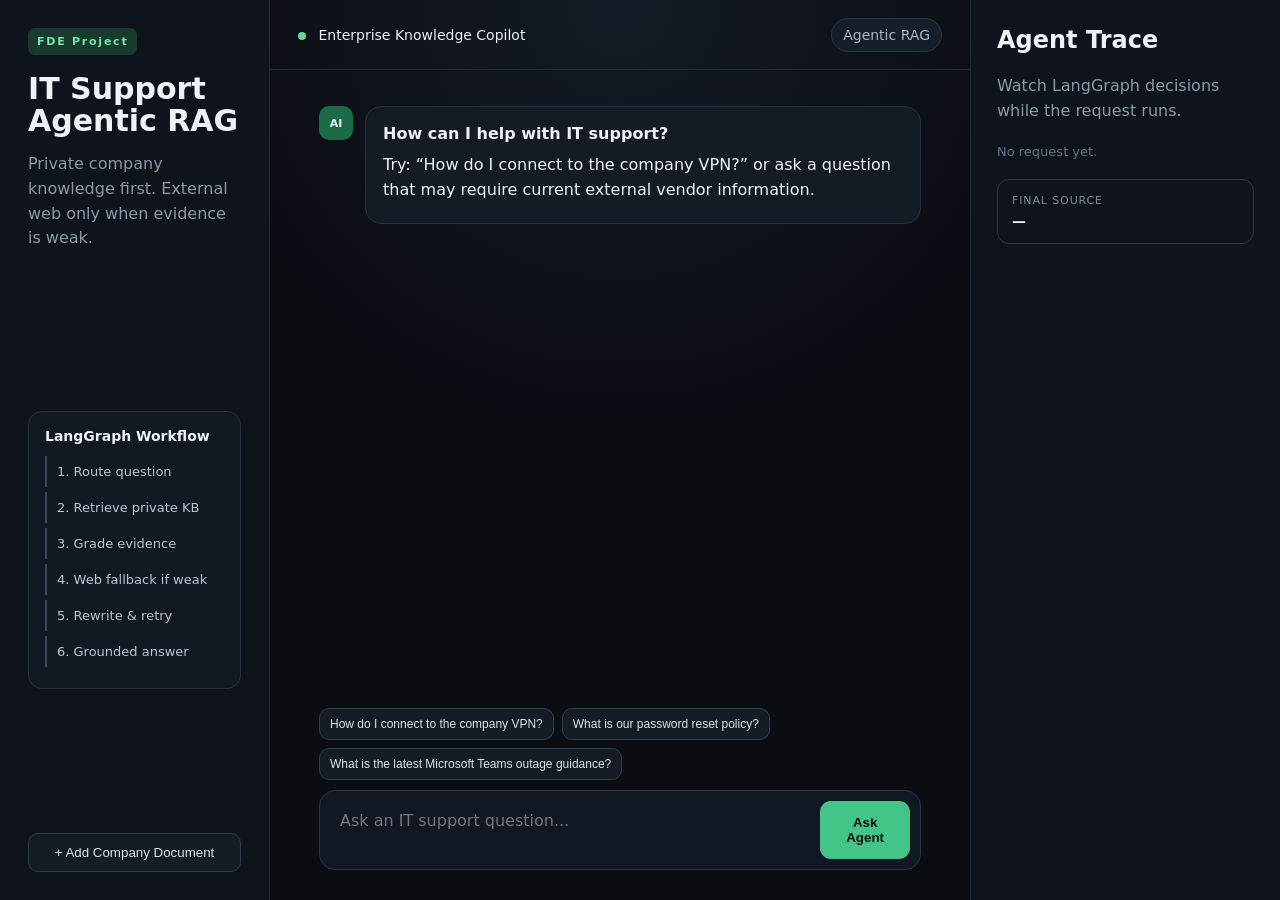
==== templates/index.html @ 88c3ce42 "feat: implement agentic RAG copilot web application and backend workflow" ====
<!DOCTYPE html>
<html lang="en">

<head>
    <meta charset="UTF-8" />
    <meta name="viewport" content="width=device-width, initial-scale=1.0" />
    <title>{{ app_name }}</title>
    <link rel="stylesheet" href="/static/css/style.css" />
</head>

<body>
    <div class="shell">
        <aside class="sidebar">
            <div>
                <div class="brand-badge">FDE Project</div>
                <h1>IT Support<br />Agentic RAG</h1>
                <p class="muted">Private company knowledge first. External web only when evidence is weak.</p>
            </div>

            <div class="workflow-card">
                <h3>LangGraph Workflow</h3>
                <div class="flow-step">1. Route question</div>
                <div class="flow-step">2. Retrieve private KB</div>
                <div class="flow-step">3. Grade evidence</div>
                <div class="flow-step">4. Web fallback if weak</div>
                <div class="flow-step">5. Rewrite & retry</div>
                <div class="flow-step">6. Grounded answer</div>
            </div>

            <button id="openUpload" class="secondary-btn">+ Add Company Document</button>
        </aside>

        <main class="main">
            <header class="topbar">
                <div>
                    <span class="status-dot"></span>
                    <span>Enterprise Knowledge Copilot</span>
                </div>
                <span class="pill">Agentic RAG</span>
            </header>

            <section id="chat" class="chat-area">
                <div class="message assistant">
                    <div class="avatar">AI</div>
                    <div class="bubble">
                        <strong>How can I help with IT support?</strong>
                        <p>Try: “How do I connect to the company VPN?” or ask a question that may require current
                            external vendor information.</p>
                    </div>
                </div>
            </section>

            <section class="composer-wrap">
                <div class="examples">
                    <button class="example">How do I connect to the company VPN?</button>
                    <button class="example">What is our password reset policy?</button>
                    <button class="example">What is the latest Microsoft Teams outage guidance?</button>
                </div>
                <form id="chatForm" class="composer">
                    <textarea id="question" rows="2" placeholder="Ask an IT support question..." required></textarea>
                    <button type="submit" class="send-btn">Ask Agent</button>
                </form>
            </section>
        </main>

        <aside class="trace-panel">
            <h2>Agent Trace</h2>
            <p class="muted">Watch LangGraph decisions while the request runs.</p>
            <div id="trace" class="trace-list">
                <div class="empty">No request yet.</div>
            </div>
            <div class="source-box">
                <span>Final Source</span>
                <strong id="sourceUsed">—</strong>
            </div>
        </aside>
    </div>

    <div id="uploadModal" class="modal hidden">
        <div class="modal-card">
            <div class="modal-head">
                <h2>Ingest Company Document</h2><button id="closeUpload">×</button>
            </div>
            <p class="muted">Upload PDF, TXT, Markdown, or DOCX. The document is chunked, embedded, and indexed into
                Pinecone.</p>
            <input id="adminKey" type="password" placeholder="Admin API key" />
            <input id="fileInput" type="file" accept=".pdf,.txt,.md,.docx" />
            <button id="uploadBtn" class="send-btn full">Index Document</button>
            <div id="uploadStatus" class="upload-status"></div>
        </div>
    </div>

    <script src="/static/js/app.js"></script>
</body>

</html>
---- static/css/style.css ----
* {
    box-sizing: border-box
}

body {
    margin: 0;
    font-family: Inter, ui-sans-serif, system-ui, -apple-system, BlinkMacSystemFont, "Segoe UI", sans-serif;
    background: #0a0d12;
    color: #edf2f7
}

.shell {
    min-height: 100vh;
    display: grid;
    grid-template-columns: 270px 1fr 310px
}

.sidebar,
.trace-panel {
    background: #0f141c;
    border-color: #202936;
    border-style: solid
}

.sidebar {
    border-width: 0 1px 0 0;
    padding: 28px;
    display: flex;
    flex-direction: column;
    justify-content: space-between;
    gap: 30px
}

.trace-panel {
    border-width: 0 0 0 1px;
    padding: 26px
}

.brand-badge {
    display: inline-block;
    font-size: 11px;
    font-weight: 800;
    letter-spacing: .16em;
    background: #183b2e;
    color: #78e5af;
    padding: 7px 9px;
    border-radius: 7px
}

.sidebar h1 {
    font-size: 30px;
    line-height: 1.05;
    margin: 18px 0 12px
}

.muted {
    color: #8c98a8;
    line-height: 1.55
}

.workflow-card {
    border: 1px solid #273142;
    background: #121923;
    padding: 16px;
    border-radius: 14px
}

.workflow-card h3 {
    margin: 0 0 12px;
    font-size: 14px
}

.flow-step {
    font-size: 13px;
    padding: 8px 10px;
    border-left: 2px solid #3a4658;
    color: #bac4d1;
    margin: 5px 0
}

.secondary-btn,
.example {
    border: 1px solid #303b4b;
    background: #151c26;
    color: #dbe4ee;
    border-radius: 10px;
    padding: 11px 13px;
    cursor: pointer
}

.main {
    display: flex;
    flex-direction: column;
    min-width: 0;
    background: radial-gradient(circle at top, #141b26 0, #0a0d12 44%)
}

.topbar {
    height: 70px;
    border-bottom: 1px solid #202936;
    display: flex;
    align-items: center;
    justify-content: space-between;
    padding: 0 28px;
    font-size: 14px
}

.status-dot {
    width: 8px;
    height: 8px;
    background: #65d69a;
    border-radius: 50%;
    display: inline-block;
    margin-right: 8px
}

.pill {
    background: #151e29;
    border: 1px solid #293446;
    padding: 8px 11px;
    border-radius: 999px;
    color: #aab6c5
}

.chat-area {
    flex: 1;
    padding: 36px 7%;
    overflow: auto
}

.message {
    display: flex;
    gap: 12px;
    margin-bottom: 24px
}

.message.user {
    justify-content: flex-end
}

.avatar {
    width: 34px;
    height: 34px;
    border-radius: 10px;
    background: #1b6b4b;
    display: grid;
    place-items: center;
    font-size: 11px;
    font-weight: 800;
    flex: 0 0 auto
}

.user .avatar {
    display: none
}

.bubble {
    max-width: 760px;
    background: #141b24;
    border: 1px solid #243041;
    border-radius: 16px;
    padding: 15px 17px;
    line-height: 1.55
}

.user .bubble {
    background: #1a3d31;
    border-color: #245d49
}

.bubble p {
    margin: 6px 0
}

.answer-source {
    display: inline-block;
    margin-top: 10px;
    font-size: 11px;
    text-transform: uppercase;
    letter-spacing: .08em;
    color: #7ee6b1
}

.citations {
    margin-top: 12px;
    padding-top: 10px;
    border-top: 1px solid #293444;
    font-size: 12px;
    color: #a9b5c4
}

.citations a {
    color: #8bc4ff;
    text-decoration: none
}

.composer-wrap {
    padding: 0 7% 30px
}

.examples {
    display: flex;
    gap: 8px;
    flex-wrap: wrap;
    margin-bottom: 10px
}

.example {
    font-size: 12px;
    padding: 8px 10px
}

.composer {
    display: flex;
    gap: 10px;
    padding: 10px;
    background: #111823;
    border: 1px solid #293444;
    border-radius: 16px
}

.composer textarea,
.modal-card input {
    width: 100%;
    background: transparent;
    border: none;
    outline: none;
    color: #eef3f8;
    font: inherit;
    padding: 10px;
    resize: none
}

.send-btn {
    border: none;
    background: #44c486;
    color: #07100c;
    font-weight: 800;
    border-radius: 11px;
    padding: 0 18px;
    cursor: pointer
}

.send-btn:disabled {
    opacity: .55;
    cursor: not-allowed
}

.trace-panel h2 {
    margin-top: 0
}

.trace-list {
    display: flex;
    flex-direction: column;
    gap: 9px;
    margin: 20px 0
}

.trace-item {
    font-size: 12px;
    background: #151c26;
    border: 1px solid #273244;
    padding: 11px;
    border-radius: 10px
}

.empty {
    color: #657184;
    font-size: 13px
}

.source-box {
    margin-top: 20px;
    border: 1px solid #2a3648;
    border-radius: 12px;
    padding: 14px;
    display: flex;
    flex-direction: column;
    gap: 6px
}

.source-box span {
    font-size: 11px;
    color: #7f8a99;
    text-transform: uppercase;
    letter-spacing: .08em
}

.source-box strong {
    font-size: 14px
}

.modal {
    position: fixed;
    inset: 0;
    background: rgba(0, 0, 0, .72);
    display: grid;
    place-items: center;
    padding: 20px
}

.hidden {
    display: none
}

.modal-card {
    width: min(520px, 100%);
    background: #111823;
    border: 1px solid #2a3647;
    border-radius: 18px;
    padding: 22px
}

.modal-head {
    display: flex;
    align-items: center;
    justify-content: space-between
}

.modal-head h2 {
    margin: 0
}

.modal-head button {
    background: none;
    border: none;
    color: white;
    font-size: 28px;
    cursor: pointer
}

.modal-card input {
    border: 1px solid #2d394b;
    border-radius: 10px;
    margin: 7px 0
}

.full {
    width: 100%;
    padding: 13px;
    margin-top: 8px
}

.upload-status {
    font-size: 13px;
    margin-top: 10px;
    color: #91a0b1
}

@media(max-width:1050px) {
    .shell {
        grid-template-columns: 220px 1fr
    }

    .trace-panel {
        display: none
    }
}

@media(max-width:760px) {
    .shell {
        display: block
    }

    .sidebar {
        display: none
    }

    .topbar {
        padding: 0 15px
    }

    .pill {
        display: none
    }

    .chat-area,
    .composer-wrap {
        padding-left: 15px;
        padding-right: 15px
    }
}
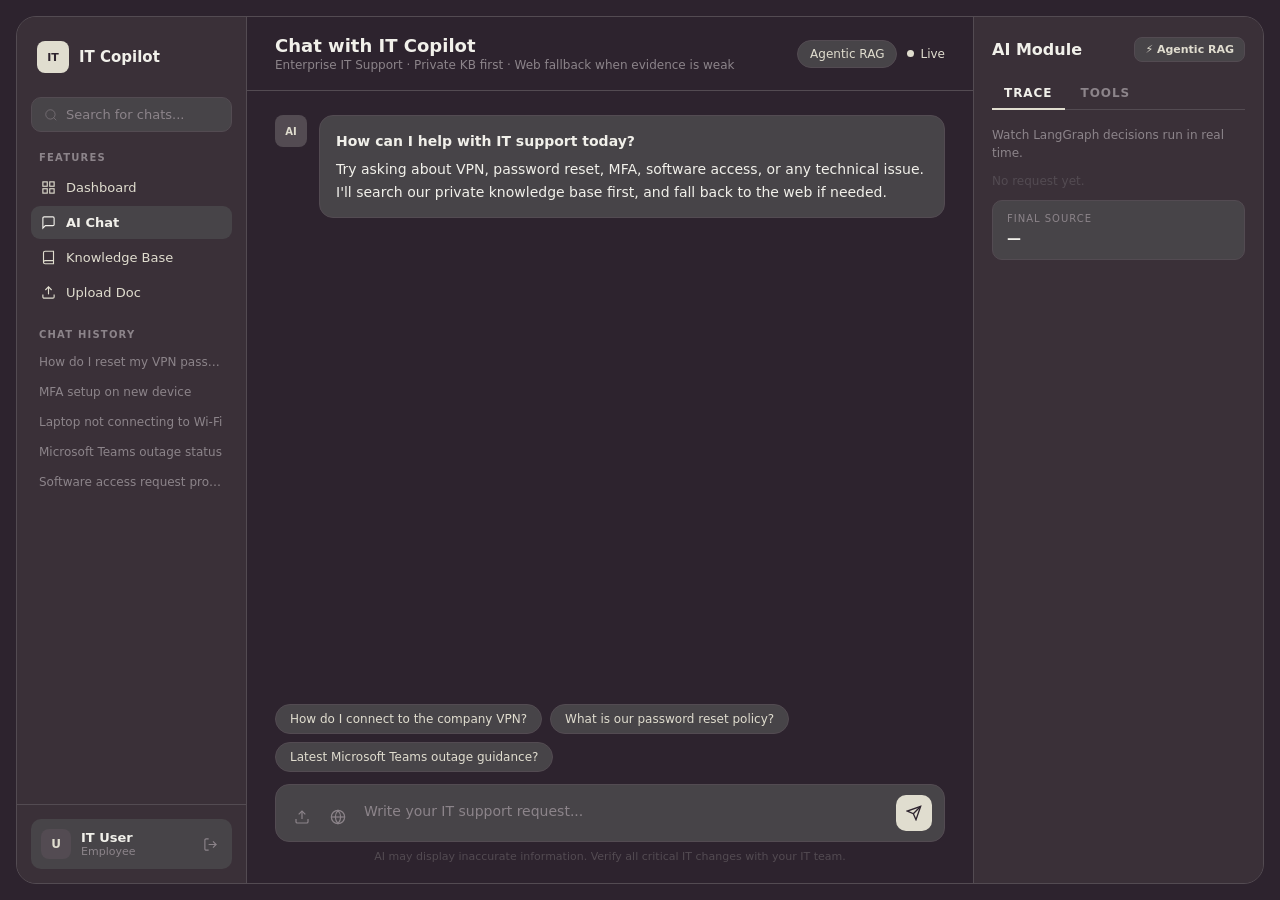
==== commit 9da6c880: "feat: add FastAPI backend core, authentication, and frontend application shell" ====
--- a/templates/index.html
+++ b/templates/index.html
@@ -1,96 +1,234 @@
 <!DOCTYPE html>
 <html lang="en">
-
 <head>
     <meta charset="UTF-8" />
     <meta name="viewport" content="width=device-width, initial-scale=1.0" />
     <title>{{ app_name }}</title>
-    <link rel="stylesheet" href="/static/css/style.css" />
+    <link rel="stylesheet" href="/static/css/style.css?v=3" />
 </head>
-
 <body>
-    <div class="shell">
-        <aside class="sidebar">
+
+<div class="app-shell">
+
+    <!-- ── LEFT SIDEBAR ───────────────────────────────── -->
+    <aside class="sidebar">
+        <div class="sidebar-inner">
+
+            <!-- Logo -->
+            <div class="app-logo">
+                <div class="logo-mark">IT</div>
+                <span class="logo-name">IT Copilot</span>
+            </div>
+
+            <!-- Search -->
+            <div class="search-bar">
+                <svg width="14" height="14" fill="none" viewBox="0 0 24 24" stroke="currentColor"><circle cx="11" cy="11" r="8"/><path d="m21 21-4.35-4.35"/></svg>
+                <input type="text" placeholder="Search for chats..." />
+            </div>
+
+            <!-- Nav -->
+            <div class="nav-section">
+                <div class="nav-label">FEATURES</div>
+                <a class="nav-item">
+                    <svg width="15" height="15" fill="none" viewBox="0 0 24 24" stroke="currentColor"><rect x="3" y="3" width="7" height="7"/><rect x="14" y="3" width="7" height="7"/><rect x="14" y="14" width="7" height="7"/><rect x="3" y="14" width="7" height="7"/></svg>
+                    Dashboard
+                </a>
+                <a class="nav-item active">
+                    <svg width="15" height="15" fill="none" viewBox="0 0 24 24" stroke="currentColor"><path d="M21 15a2 2 0 0 1-2 2H7l-4 4V5a2 2 0 0 1 2-2h14a2 2 0 0 1 2 2z"/></svg>
+                    AI Chat
+                </a>
+                <a class="nav-item">
+                    <svg width="15" height="15" fill="none" viewBox="0 0 24 24" stroke="currentColor"><path d="M4 19.5A2.5 2.5 0 0 1 6.5 17H20"/><path d="M6.5 2H20v20H6.5A2.5 2.5 0 0 1 4 19.5v-15A2.5 2.5 0 0 1 6.5 2z"/></svg>
+                    Knowledge Base
+                </a>
+                <a class="nav-item" id="openUpload">
+                    <svg width="15" height="15" fill="none" viewBox="0 0 24 24" stroke="currentColor"><path d="M21 15v4a2 2 0 0 1-2 2H5a2 2 0 0 1-2-2v-4"/><polyline points="17 8 12 3 7 8"/><line x1="12" y1="3" x2="12" y2="15"/></svg>
+                    Upload Doc
+                </a>
+            </div>
+
+            <!-- Chat History -->
+            <div class="nav-section history-section">
+                <div class="nav-label">CHAT HISTORY</div>
+                <div class="history-item">How do I reset my VPN password?</div>
+                <div class="history-item">MFA setup on new device</div>
+                <div class="history-item">Laptop not connecting to Wi-Fi</div>
+                <div class="history-item">Microsoft Teams outage status</div>
+                <div class="history-item">Software access request process</div>
+            </div>
+        </div>
+
+        <!-- Sidebar Bottom -->
+        <div class="sidebar-footer">
+            <div class="user-card">
+                <div class="user-avatar">U</div>
+                <div class="user-info">
+                    <div class="user-name">IT User</div>
+                    <div class="user-role">Employee</div>
+                </div>
+                <a href="/logout" class="logout-icon" title="Logout">
+                    <svg width="15" height="15" fill="none" viewBox="0 0 24 24" stroke="currentColor"><path d="M9 21H5a2 2 0 0 1-2-2V5a2 2 0 0 1 2-2h4"/><polyline points="16 17 21 12 16 7"/><line x1="21" y1="12" x2="9" y2="12"/></svg>
+                </a>
+            </div>
+        </div>
+    </aside>
+
+    <!-- ── MAIN CHAT AREA ──────────────────────────────── -->
+    <main class="main-area">
+        <header class="chat-header">
             <div>
-                <div class="brand-badge">FDE Project</div>
-                <h1>IT Support<br />Agentic RAG</h1>
-                <p class="muted">Private company knowledge first. External web only when evidence is weak.</p>
-            </div>
-
-            <div class="workflow-card">
-                <h3>LangGraph Workflow</h3>
-                <div class="flow-step">1. Route question</div>
-                <div class="flow-step">2. Retrieve private KB</div>
-                <div class="flow-step">3. Grade evidence</div>
-                <div class="flow-step">4. Web fallback if weak</div>
-                <div class="flow-step">5. Rewrite & retry</div>
-                <div class="flow-step">6. Grounded answer</div>
-            </div>
-
-            <button id="openUpload" class="secondary-btn">+ Add Company Document</button>
-        </aside>
-
-        <main class="main">
-            <header class="topbar">
-                <div>
-                    <span class="status-dot"></span>
-                    <span>Enterprise Knowledge Copilot</span>
-                </div>
+                <h2>Chat with IT Copilot</h2>
+                <p class="header-sub">Enterprise IT Support · Private KB first · Web fallback when evidence is weak</p>
+            </div>
+            <div class="header-actions">
                 <span class="pill">Agentic RAG</span>
-            </header>
-
-            <section id="chat" class="chat-area">
-                <div class="message assistant">
-                    <div class="avatar">AI</div>
-                    <div class="bubble">
-                        <strong>How can I help with IT support?</strong>
-                        <p>Try: “How do I connect to the company VPN?” or ask a question that may require current
-                            external vendor information.</p>
-                    </div>
-                </div>
-            </section>
-
-            <section class="composer-wrap">
-                <div class="examples">
-                    <button class="example">How do I connect to the company VPN?</button>
-                    <button class="example">What is our password reset policy?</button>
-                    <button class="example">What is the latest Microsoft Teams outage guidance?</button>
-                </div>
-                <form id="chatForm" class="composer">
-                    <textarea id="question" rows="2" placeholder="Ask an IT support question..." required></textarea>
-                    <button type="submit" class="send-btn">Ask Agent</button>
-                </form>
-            </section>
-        </main>
-
-        <aside class="trace-panel">
-            <h2>Agent Trace</h2>
-            <p class="muted">Watch LangGraph decisions while the request runs.</p>
+                <span class="status-pill"><span class="status-dot"></span>Live</span>
+            </div>
+        </header>
+
+        <!-- Messages -->
+        <section id="chat" class="chat-messages">
+            <div class="message assistant">
+                <div class="avatar">AI</div>
+                <div class="bubble">
+                    <strong>How can I help with IT support today?</strong>
+                    <p>Try asking about VPN, password reset, MFA, software access, or any technical issue. I'll search our private knowledge base first, and fall back to the web if needed.</p>
+                </div>
+            </div>
+        </section>
+
+        <!-- Example chips -->
+        <div class="example-chips">
+            <button class="chip example">How do I connect to the company VPN?</button>
+            <button class="chip example">What is our password reset policy?</button>
+            <button class="chip example">Latest Microsoft Teams outage guidance?</button>
+        </div>
+
+        <!-- Input -->
+        <div class="input-wrap">
+            <form id="chatForm" class="input-bar">
+                <button type="button" class="icon-btn" id="openUpload2" title="Upload document">
+                    <svg width="16" height="16" fill="none" viewBox="0 0 24 24" stroke="currentColor"><path d="M21 15v4a2 2 0 0 1-2 2H5a2 2 0 0 1-2-2v-4"/><polyline points="17 8 12 3 7 8"/><line x1="12" y1="3" x2="12" y2="15"/></svg>
+                </button>
+                <button type="button" class="icon-btn" title="Web search enabled">
+                    <svg width="16" height="16" fill="none" viewBox="0 0 24 24" stroke="currentColor"><circle cx="12" cy="12" r="10"/><line x1="2" y1="12" x2="22" y2="12"/><path d="M12 2a15.3 15.3 0 0 1 4 10 15.3 15.3 0 0 1-4 10 15.3 15.3 0 0 1-4-10 15.3 15.3 0 0 1 4-10z"/></svg>
+                </button>
+                <textarea id="question" rows="1" placeholder="Write your IT support request..." required></textarea>
+                <button type="submit" class="send-btn">
+                    <svg width="16" height="16" fill="none" viewBox="0 0 24 24" stroke="currentColor"><line x1="22" y1="2" x2="11" y2="13"/><polygon points="22 2 15 22 11 13 2 9 22 2"/></svg>
+                </button>
+            </form>
+            <p class="disclaimer">AI may display inaccurate information. Verify all critical IT changes with your IT team.</p>
+        </div>
+    </main>
+
+    <!-- ── RIGHT PANEL ────────────────────────────────── -->
+    <aside class="right-panel">
+        <div class="panel-header">
+            <h3>AI Module</h3>
+            <div class="version-badge">⚡ Agentic RAG</div>
+        </div>
+
+        <!-- Tabs -->
+        <div class="panel-tabs">
+            <button class="tab-btn active" data-tab="trace">TRACE</button>
+            <button class="tab-btn" data-tab="tools">TOOLS</button>
+        </div>
+
+        <!-- Trace Tab -->
+        <div class="tab-content" id="tab-trace">
+            <p class="panel-desc">Watch LangGraph decisions run in real time.</p>
             <div id="trace" class="trace-list">
                 <div class="empty">No request yet.</div>
             </div>
             <div class="source-box">
-                <span>Final Source</span>
+                <span class="source-label">FINAL SOURCE</span>
                 <strong id="sourceUsed">—</strong>
             </div>
-        </aside>
+        </div>
+
+        <!-- Tools Tab -->
+        <div class="tab-content hidden" id="tab-tools">
+            <p class="panel-desc">Integrated tools used by the agent.</p>
+            <div class="tool-list">
+                <div class="tool-item">
+                    <div class="tool-icon kb">KB</div>
+                    <div class="tool-info">
+                        <div class="tool-name">Private Knowledge Base</div>
+                        <div class="tool-desc">Company IT docs via Pinecone</div>
+                    </div>
+                    <span class="tool-status on"></span>
+                </div>
+                <div class="tool-item">
+                    <div class="tool-icon web">🌐</div>
+                    <div class="tool-info">
+                        <div class="tool-name">Tavily Web Search</div>
+                        <div class="tool-desc">Fallback when KB is weak</div>
+                    </div>
+                    <span class="tool-status on"></span>
+                </div>
+                <div class="tool-item">
+                    <div class="tool-icon llm">AI</div>
+                    <div class="tool-info">
+                        <div class="tool-name">Groq LLM</div>
+                        <div class="tool-desc">openai/gpt-oss-120b</div>
+                    </div>
+                    <span class="tool-status on"></span>
+                </div>
+                <div class="tool-item">
+                    <div class="tool-icon emb">EM</div>
+                    <div class="tool-info">
+                        <div class="tool-name">HuggingFace Embeddings</div>
+                        <div class="tool-desc">all-MiniLM-L6-v2 · local</div>
+                    </div>
+                    <span class="tool-status on"></span>
+                </div>
+            </div>
+
+            <div class="workflow-steps">
+                <div class="steps-label">LANGGRAPH WORKFLOW</div>
+                <div class="step-item">1. Route question</div>
+                <div class="step-item">2. Retrieve private KB</div>
+                <div class="step-item">3. Grade evidence</div>
+                <div class="step-item">4. Web fallback if weak</div>
+                <div class="step-item">5. Rewrite &amp; retry</div>
+                <div class="step-item">6. Grounded answer</div>
+            </div>
+        </div>
+    </aside>
+</div>
+
+<!-- ── UPLOAD MODAL ───────────────────────────────── -->
+<div id="uploadModal" class="modal hidden">
+    <div class="modal-card">
+        <div class="modal-head">
+            <h3>Ingest Company Document</h3>
+            <button id="closeUpload">×</button>
+        </div>
+        <p class="modal-desc">Upload PDF, TXT, Markdown, or DOCX. Chunked, embedded, and indexed into Pinecone.</p>
+        <input id="adminKey" type="password" placeholder="Admin API key" />
+        <input id="fileInput" type="file" accept=".pdf,.txt,.md,.docx" />
+        <button id="uploadBtn" class="send-btn full">Index Document</button>
+        <div id="uploadStatus" class="upload-status"></div>
     </div>
-
-    <div id="uploadModal" class="modal hidden">
-        <div class="modal-card">
-            <div class="modal-head">
-                <h2>Ingest Company Document</h2><button id="closeUpload">×</button>
-            </div>
-            <p class="muted">Upload PDF, TXT, Markdown, or DOCX. The document is chunked, embedded, and indexed into
-                Pinecone.</p>
-            <input id="adminKey" type="password" placeholder="Admin API key" />
-            <input id="fileInput" type="file" accept=".pdf,.txt,.md,.docx" />
-            <button id="uploadBtn" class="send-btn full">Index Document</button>
-            <div id="uploadStatus" class="upload-status"></div>
-        </div>
-    </div>
-
-    <script src="/static/js/app.js"></script>
+</div>
+
+<script src="/static/js/app.js?v=3"></script>
+<script>
+// Tab switching
+document.querySelectorAll('.tab-btn').forEach(btn => {
+    btn.addEventListener('click', () => {
+        document.querySelectorAll('.tab-btn').forEach(b => b.classList.remove('active'));
+        document.querySelectorAll('.tab-content').forEach(c => c.classList.add('hidden'));
+        btn.classList.add('active');
+        document.getElementById('tab-' + btn.dataset.tab).classList.remove('hidden');
+    });
+});
+// Second upload trigger
+document.getElementById('openUpload2').onclick = () => document.getElementById('uploadModal').classList.remove('hidden');
+// Auto-resize textarea
+const ta = document.getElementById('question');
+ta.addEventListener('input', () => { ta.style.height = 'auto'; ta.style.height = Math.min(ta.scrollHeight, 140) + 'px'; });
+</script>
 </body>
-
-</html>+</html>
--- a/static/css/style.css
+++ b/static/css/style.css
@@ -1,383 +1,649 @@
-* {
-    box-sizing: border-box
-}
+/* ============================================================
+   Palette
+   --shadow-grey : #2d232e  page bg / darkest
+   --gunmetal    : #474448  sidebar / panels
+   --taupe-grey  : #534b52  borders / card surfaces
+   --bone        : #e0ddcf  muted text / accents
+   --parchment   : #f1f0ea  primary text
+   ============================================================ */
+
+* { box-sizing: border-box; margin: 0; padding: 0; }
 
 body {
-    margin: 0;
-    font-family: Inter, ui-sans-serif, system-ui, -apple-system, BlinkMacSystemFont, "Segoe UI", sans-serif;
-    background: #0a0d12;
-    color: #edf2f7
-}
-
-.shell {
+    font-family: Inter, ui-sans-serif, system-ui, -apple-system, "Segoe UI", sans-serif;
+    background: #2d232e;
+    color: #f1f0ea;
     min-height: 100vh;
     display: grid;
-    grid-template-columns: 270px 1fr 310px
-}
-
-.sidebar,
-.trace-panel {
-    background: #0f141c;
-    border-color: #202936;
-    border-style: solid
-}
-
+    place-items: center;
+    padding: 16px;
+}
+
+/* ── APP SHELL ──────────────────────────────────────────── */
+.app-shell {
+    width: 100%;
+    max-width: 1400px;
+    height: calc(100vh - 32px);
+    display: grid;
+    grid-template-columns: 230px 1fr 290px;
+    background: #3a3038;
+    border-radius: 20px;
+    overflow: hidden;
+    border: 1px solid #534b52;
+}
+
+/* ── LEFT SIDEBAR ───────────────────────────────────────── */
 .sidebar {
-    border-width: 0 1px 0 0;
-    padding: 28px;
+    background: #3a3038;
+    border-right: 1px solid #534b52;
     display: flex;
     flex-direction: column;
     justify-content: space-between;
-    gap: 30px
-}
-
-.trace-panel {
-    border-width: 0 0 0 1px;
-    padding: 26px
-}
-
-.brand-badge {
-    display: inline-block;
+    overflow: hidden;
+}
+
+.sidebar-inner {
+    display: flex;
+    flex-direction: column;
+    gap: 20px;
+    padding: 20px 14px;
+    overflow-y: auto;
+    flex: 1;
+}
+
+.app-logo {
+    display: flex;
+    align-items: center;
+    gap: 10px;
+    padding: 4px 6px;
+}
+
+.logo-mark {
+    width: 32px;
+    height: 32px;
+    border-radius: 8px;
+    background: #e0ddcf;
+    color: #2d232e;
+    display: grid;
+    place-items: center;
     font-size: 11px;
-    font-weight: 800;
-    letter-spacing: .16em;
-    background: #183b2e;
-    color: #78e5af;
-    padding: 7px 9px;
-    border-radius: 7px
-}
-
-.sidebar h1 {
-    font-size: 30px;
-    line-height: 1.05;
-    margin: 18px 0 12px
-}
-
-.muted {
-    color: #8c98a8;
-    line-height: 1.55
-}
-
-.workflow-card {
-    border: 1px solid #273142;
-    background: #121923;
-    padding: 16px;
-    border-radius: 14px
-}
-
-.workflow-card h3 {
-    margin: 0 0 12px;
-    font-size: 14px
-}
-
-.flow-step {
+    font-weight: 900;
+    flex-shrink: 0;
+}
+
+.logo-name {
+    font-weight: 700;
+    font-size: 15px;
+    color: #f1f0ea;
+}
+
+.search-bar {
+    display: flex;
+    align-items: center;
+    gap: 8px;
+    background: #474448;
+    border: 1px solid #534b52;
+    border-radius: 10px;
+    padding: 9px 12px;
+    color: #8c848a;
     font-size: 13px;
-    padding: 8px 10px;
-    border-left: 2px solid #3a4658;
-    color: #bac4d1;
-    margin: 5px 0
-}
-
-.secondary-btn,
-.example {
-    border: 1px solid #303b4b;
-    background: #151c26;
-    color: #dbe4ee;
+}
+
+.search-bar input {
+    background: none;
+    border: none;
+    outline: none;
+    color: #f1f0ea;
+    font: inherit;
+    flex: 1;
+    min-width: 0;
+}
+
+.search-bar input::placeholder { color: #8c848a; }
+
+.nav-section { display: flex; flex-direction: column; gap: 2px; }
+
+.nav-label {
+    font-size: 10px;
+    font-weight: 700;
+    letter-spacing: .12em;
+    color: #8c848a;
+    padding: 0 8px;
+    margin-bottom: 6px;
+}
+
+.nav-item {
+    display: flex;
+    align-items: center;
+    gap: 10px;
+    padding: 9px 10px;
+    border-radius: 9px;
+    font-size: 13px;
+    color: #e0ddcf;
+    cursor: pointer;
+    text-decoration: none;
+    transition: background .15s;
+}
+
+.nav-item:hover { background: #474448; }
+
+.nav-item.active {
+    background: #474448;
+    color: #f1f0ea;
+    font-weight: 600;
+}
+
+.nav-item svg { flex-shrink: 0; stroke-width: 1.8; }
+
+.history-section { flex: 1; }
+
+.history-item {
+    font-size: 12px;
+    color: #8c848a;
+    padding: 7px 8px;
+    border-radius: 7px;
+    cursor: pointer;
+    white-space: nowrap;
+    overflow: hidden;
+    text-overflow: ellipsis;
+    transition: color .15s, background .15s;
+}
+
+.history-item:hover { color: #e0ddcf; background: #474448; }
+
+/* Sidebar footer */
+.sidebar-footer {
+    padding: 14px;
+    border-top: 1px solid #534b52;
+}
+
+.user-card {
+    display: flex;
+    align-items: center;
+    gap: 10px;
+    padding: 10px;
+    background: #474448;
     border-radius: 10px;
-    padding: 11px 13px;
-    cursor: pointer
-}
-
-.main {
+}
+
+.user-avatar {
+    width: 30px;
+    height: 30px;
+    border-radius: 8px;
+    background: #534b52;
+    display: grid;
+    place-items: center;
+    font-size: 12px;
+    font-weight: 700;
+    color: #e0ddcf;
+    flex-shrink: 0;
+}
+
+.user-info { flex: 1; min-width: 0; }
+.user-name { font-size: 13px; font-weight: 600; color: #f1f0ea; }
+.user-role { font-size: 11px; color: #8c848a; }
+
+.logout-icon {
+    color: #8c848a;
+    cursor: pointer;
+    display: grid;
+    place-items: center;
+    padding: 4px;
+    border-radius: 6px;
+    text-decoration: none;
+    transition: color .15s;
+}
+.logout-icon:hover { color: #f1f0ea; }
+.logout-icon svg { stroke-width: 1.8; }
+
+/* ── MAIN CHAT AREA ─────────────────────────────────────── */
+.main-area {
     display: flex;
     flex-direction: column;
+    background: #2d232e;
     min-width: 0;
-    background: radial-gradient(circle at top, #141b26 0, #0a0d12 44%)
-}
-
-.topbar {
-    height: 70px;
-    border-bottom: 1px solid #202936;
+    overflow: hidden;
+}
+
+.chat-header {
+    padding: 18px 28px;
+    border-bottom: 1px solid #534b52;
     display: flex;
     align-items: center;
     justify-content: space-between;
-    padding: 0 28px;
-    font-size: 14px
+    gap: 12px;
+    flex-shrink: 0;
+}
+
+.chat-header h2 { font-size: 18px; font-weight: 700; color: #f1f0ea; }
+
+.header-sub { font-size: 12px; color: #8c848a; margin-top: 2px; }
+
+.header-actions { display: flex; align-items: center; gap: 10px; flex-shrink: 0; }
+
+.pill {
+    background: #474448;
+    border: 1px solid #534b52;
+    padding: 6px 12px;
+    border-radius: 999px;
+    font-size: 12px;
+    color: #e0ddcf;
+}
+
+.status-pill {
+    display: flex;
+    align-items: center;
+    gap: 6px;
+    font-size: 12px;
+    color: #e0ddcf;
 }
 
 .status-dot {
-    width: 8px;
-    height: 8px;
-    background: #65d69a;
+    width: 7px;
+    height: 7px;
+    background: #e0ddcf;
     border-radius: 50%;
     display: inline-block;
-    margin-right: 8px
-}
-
-.pill {
-    background: #151e29;
-    border: 1px solid #293446;
-    padding: 8px 11px;
-    border-radius: 999px;
-    color: #aab6c5
-}
-
-.chat-area {
+}
+
+/* Chat messages */
+.chat-messages {
     flex: 1;
-    padding: 36px 7%;
-    overflow: auto
-}
-
-.message {
-    display: flex;
-    gap: 12px;
-    margin-bottom: 24px
-}
-
-.message.user {
-    justify-content: flex-end
-}
+    padding: 24px 28px;
+    overflow-y: auto;
+    display: flex;
+    flex-direction: column;
+    gap: 20px;
+}
+
+.message { display: flex; gap: 12px; align-items: flex-start; }
+
+.message.user { justify-content: flex-end; }
+.message.user .avatar { display: none; }
 
 .avatar {
-    width: 34px;
-    height: 34px;
-    border-radius: 10px;
-    background: #1b6b4b;
-    display: grid;
-    place-items: center;
-    font-size: 11px;
+    width: 32px;
+    height: 32px;
+    border-radius: 8px;
+    background: #534b52;
+    display: grid;
+    place-items: center;
+    font-size: 10px;
     font-weight: 800;
-    flex: 0 0 auto
-}
-
-.user .avatar {
-    display: none
+    flex-shrink: 0;
+    color: #e0ddcf;
 }
 
 .bubble {
-    max-width: 760px;
-    background: #141b24;
-    border: 1px solid #243041;
-    border-radius: 16px;
-    padding: 15px 17px;
-    line-height: 1.55
-}
-
-.user .bubble {
-    background: #1a3d31;
-    border-color: #245d49
-}
-
-.bubble p {
-    margin: 6px 0
-}
+    max-width: 680px;
+    background: #474448;
+    border: 1px solid #534b52;
+    border-radius: 14px;
+    padding: 14px 16px;
+    line-height: 1.6;
+    font-size: 14px;
+    color: #f1f0ea;
+}
+
+.message.user .bubble {
+    background: #534b52;
+    border-color: #6b6069;
+}
+
+.bubble p { margin: 6px 0 0; }
+.bubble strong { color: #f1f0ea; }
 
 .answer-source {
     display: inline-block;
     margin-top: 10px;
-    font-size: 11px;
+    font-size: 10px;
     text-transform: uppercase;
-    letter-spacing: .08em;
-    color: #7ee6b1
+    letter-spacing: .1em;
+    color: #e0ddcf;
+    background: #2d232e;
+    padding: 3px 8px;
+    border-radius: 999px;
 }
 
 .citations {
-    margin-top: 12px;
+    margin-top: 10px;
     padding-top: 10px;
-    border-top: 1px solid #293444;
-    font-size: 12px;
-    color: #a9b5c4
-}
-
-.citations a {
-    color: #8bc4ff;
-    text-decoration: none
-}
-
-.composer-wrap {
-    padding: 0 7% 30px
-}
-
-.examples {
+    border-top: 1px solid #534b52;
+    font-size: 12px;
+    color: #e0ddcf;
+}
+
+.citations a { color: #f1f0ea; text-decoration: underline; text-underline-offset: 3px; }
+
+/* Example chips */
+.example-chips {
     display: flex;
     gap: 8px;
     flex-wrap: wrap;
-    margin-bottom: 10px
-}
-
-.example {
-    font-size: 12px;
-    padding: 8px 10px
-}
-
-.composer {
-    display: flex;
-    gap: 10px;
-    padding: 10px;
-    background: #111823;
-    border: 1px solid #293444;
-    border-radius: 16px
-}
-
-.composer textarea,
-.modal-card input {
-    width: 100%;
-    background: transparent;
+    padding: 0 28px 12px;
+    flex-shrink: 0;
+}
+
+.chip {
+    background: #474448;
+    border: 1px solid #534b52;
+    color: #e0ddcf;
+    border-radius: 999px;
+    padding: 7px 14px;
+    font-size: 12px;
+    cursor: pointer;
+    font-family: inherit;
+    transition: background .15s;
+}
+
+.chip:hover { background: #534b52; color: #f1f0ea; }
+
+/* Input area */
+.input-wrap {
+    padding: 0 28px 20px;
+    flex-shrink: 0;
+}
+
+.input-bar {
+    display: flex;
+    align-items: flex-end;
+    gap: 8px;
+    background: #474448;
+    border: 1px solid #534b52;
+    border-radius: 14px;
+    padding: 10px 12px;
+}
+
+.icon-btn {
+    background: none;
+    border: none;
+    color: #8c848a;
+    cursor: pointer;
+    display: grid;
+    place-items: center;
+    padding: 6px;
+    border-radius: 8px;
+    flex-shrink: 0;
+    transition: color .15s, background .15s;
+}
+
+.icon-btn:hover { color: #e0ddcf; background: #534b52; }
+.icon-btn svg { stroke-width: 1.8; }
+
+#question {
+    flex: 1;
+    background: none;
     border: none;
     outline: none;
-    color: #eef3f8;
+    color: #f1f0ea;
     font: inherit;
-    padding: 10px;
-    resize: none
-}
+    font-size: 14px;
+    padding: 6px 4px;
+    resize: none;
+    max-height: 140px;
+    min-height: 36px;
+    line-height: 1.5;
+}
+
+#question::placeholder { color: #8c848a; }
 
 .send-btn {
     border: none;
-    background: #44c486;
-    color: #07100c;
-    font-weight: 800;
-    border-radius: 11px;
-    padding: 0 18px;
-    cursor: pointer
-}
-
-.send-btn:disabled {
-    opacity: .55;
-    cursor: not-allowed
-}
-
-.trace-panel h2 {
-    margin-top: 0
-}
-
-.trace-list {
+    background: #e0ddcf;
+    color: #2d232e;
+    width: 36px;
+    height: 36px;
+    border-radius: 10px;
+    cursor: pointer;
+    display: grid;
+    place-items: center;
+    flex-shrink: 0;
+    transition: background .15s;
+}
+
+.send-btn:hover { background: #f1f0ea; }
+.send-btn:disabled { opacity: .5; cursor: not-allowed; }
+.send-btn svg { stroke-width: 2; }
+
+.disclaimer {
+    font-size: 11px;
+    color: #534b52;
+    text-align: center;
+    margin-top: 8px;
+}
+
+/* ── RIGHT PANEL ────────────────────────────────────────── */
+.right-panel {
+    background: #3a3038;
+    border-left: 1px solid #534b52;
     display: flex;
     flex-direction: column;
-    gap: 9px;
-    margin: 20px 0
-}
+    padding: 20px 18px;
+    gap: 16px;
+    overflow-y: auto;
+}
+
+.panel-header { display: flex; align-items: center; justify-content: space-between; }
+
+.panel-header h3 { font-size: 16px; font-weight: 700; color: #f1f0ea; }
+
+.version-badge {
+    background: #474448;
+    border: 1px solid #534b52;
+    color: #e0ddcf;
+    font-size: 11px;
+    font-weight: 600;
+    padding: 5px 10px;
+    border-radius: 8px;
+}
+
+.panel-tabs {
+    display: flex;
+    gap: 4px;
+    border-bottom: 1px solid #534b52;
+    padding-bottom: 0;
+}
+
+.tab-btn {
+    background: none;
+    border: none;
+    border-bottom: 2px solid transparent;
+    color: #8c848a;
+    font-size: 12px;
+    font-weight: 700;
+    letter-spacing: .08em;
+    padding: 8px 12px;
+    cursor: pointer;
+    font-family: inherit;
+    transition: color .15s, border-color .15s;
+    margin-bottom: -1px;
+}
+
+.tab-btn.active { color: #f1f0ea; border-bottom-color: #e0ddcf; }
+.tab-btn:hover { color: #e0ddcf; }
+
+.tab-content { display: flex; flex-direction: column; gap: 12px; }
+.tab-content.hidden { display: none; }
+
+.panel-desc { font-size: 12px; color: #8c848a; line-height: 1.5; }
+
+.trace-list { display: flex; flex-direction: column; gap: 8px; }
 
 .trace-item {
     font-size: 12px;
-    background: #151c26;
-    border: 1px solid #273244;
-    padding: 11px;
-    border-radius: 10px
-}
-
-.empty {
-    color: #657184;
-    font-size: 13px
-}
+    background: #474448;
+    border: 1px solid #534b52;
+    padding: 10px 12px;
+    border-radius: 9px;
+    color: #e0ddcf;
+    line-height: 1.4;
+}
+
+.empty { font-size: 12px; color: #534b52; }
 
 .source-box {
-    margin-top: 20px;
-    border: 1px solid #2a3648;
-    border-radius: 12px;
-    padding: 14px;
-    display: flex;
-    flex-direction: column;
-    gap: 6px
-}
-
-.source-box span {
-    font-size: 11px;
-    color: #7f8a99;
-    text-transform: uppercase;
-    letter-spacing: .08em
-}
-
-.source-box strong {
-    font-size: 14px
-}
-
+    background: #474448;
+    border: 1px solid #534b52;
+    border-radius: 10px;
+    padding: 12px 14px;
+}
+
+.source-label {
+    display: block;
+    font-size: 10px;
+    color: #8c848a;
+    letter-spacing: .1em;
+    margin-bottom: 4px;
+}
+
+#sourceUsed { font-size: 14px; font-weight: 600; color: #f1f0ea; }
+
+/* Tools tab */
+.tool-list { display: flex; flex-direction: column; gap: 10px; }
+
+.tool-item {
+    display: flex;
+    align-items: center;
+    gap: 10px;
+    background: #474448;
+    border: 1px solid #534b52;
+    border-radius: 10px;
+    padding: 10px 12px;
+}
+
+.tool-icon {
+    width: 30px;
+    height: 30px;
+    border-radius: 7px;
+    background: #534b52;
+    display: grid;
+    place-items: center;
+    font-size: 10px;
+    font-weight: 700;
+    color: #e0ddcf;
+    flex-shrink: 0;
+}
+
+.tool-info { flex: 1; min-width: 0; }
+.tool-name { font-size: 12px; font-weight: 600; color: #f1f0ea; }
+.tool-desc { font-size: 11px; color: #8c848a; white-space: nowrap; overflow: hidden; text-overflow: ellipsis; }
+
+.tool-status {
+    width: 10px;
+    height: 10px;
+    border-radius: 50%;
+    flex-shrink: 0;
+}
+
+.tool-status.on { background: #e0ddcf; }
+
+.workflow-steps { display: flex; flex-direction: column; gap: 4px; }
+
+.steps-label {
+    font-size: 10px;
+    font-weight: 700;
+    letter-spacing: .12em;
+    color: #8c848a;
+    margin-bottom: 6px;
+}
+
+.step-item {
+    font-size: 12px;
+    color: #e0ddcf;
+    padding: 7px 10px;
+    border-left: 2px solid #534b52;
+    background: #474448;
+    border-radius: 0 7px 7px 0;
+}
+
+/* ── MODAL ──────────────────────────────────────────────── */
 .modal {
     position: fixed;
     inset: 0;
-    background: rgba(0, 0, 0, .72);
-    display: grid;
-    place-items: center;
-    padding: 20px
-}
-
-.hidden {
-    display: none
-}
+    background: rgba(45, 35, 46, .85);
+    display: grid;
+    place-items: center;
+    padding: 20px;
+    z-index: 100;
+}
+
+.hidden { display: none !important; }
 
 .modal-card {
-    width: min(520px, 100%);
-    background: #111823;
-    border: 1px solid #2a3647;
+    width: min(480px, 100%);
+    background: #474448;
+    border: 1px solid #534b52;
     border-radius: 18px;
-    padding: 22px
+    padding: 24px;
+    display: flex;
+    flex-direction: column;
+    gap: 10px;
 }
 
 .modal-head {
     display: flex;
     align-items: center;
-    justify-content: space-between
-}
-
-.modal-head h2 {
-    margin: 0
-}
+    justify-content: space-between;
+}
+
+.modal-head h3 { font-size: 16px; font-weight: 700; color: #f1f0ea; }
 
 .modal-head button {
     background: none;
     border: none;
-    color: white;
-    font-size: 28px;
-    cursor: pointer
-}
-
-.modal-card input {
-    border: 1px solid #2d394b;
+    color: #8c848a;
+    font-size: 24px;
+    cursor: pointer;
+    line-height: 1;
+}
+
+.modal-head button:hover { color: #f1f0ea; }
+
+.modal-desc { font-size: 13px; color: #8c848a; line-height: 1.5; }
+
+.modal-card input[type="password"],
+.modal-card input[type="file"] {
+    width: 100%;
+    background: #3a3038;
+    border: 1px solid #534b52;
     border-radius: 10px;
-    margin: 7px 0
-}
-
-.full {
+    color: #f1f0ea;
+    font: inherit;
+    font-size: 14px;
+    padding: 11px 14px;
+    outline: none;
+}
+
+.modal-card input[type="password"]::placeholder { color: #8c848a; }
+.modal-card input[type="password"]:focus { border-color: #e0ddcf; }
+
+.modal-card .send-btn {
     width: 100%;
+    height: auto;
     padding: 13px;
-    margin-top: 8px
-}
-
-.upload-status {
-    font-size: 13px;
-    margin-top: 10px;
-    color: #91a0b1
-}
-
-@media(max-width:1050px) {
-    .shell {
-        grid-template-columns: 220px 1fr
+    font-size: 14px;
+    font-weight: 700;
+    border-radius: 11px;
+}
+
+.modal-card .send-btn.full { width: 100%; }
+
+.upload-status { font-size: 13px; color: #e0ddcf; min-height: 20px; }
+
+/* ── RESPONSIVE ─────────────────────────────────────────── */
+@media (max-width: 1100px) {
+    .app-shell { grid-template-columns: 220px 1fr; }
+    .right-panel { display: none; }
+}
+
+@media (max-width: 720px) {
+    body { padding: 0; }
+    .app-shell {
+        grid-template-columns: 1fr;
+        border-radius: 0;
+        height: 100vh;
     }
-
-    .trace-panel {
-        display: none
-    }
-}
-
-@media(max-width:760px) {
-    .shell {
-        display: block
-    }
-
-    .sidebar {
-        display: none
-    }
-
-    .topbar {
-        padding: 0 15px
-    }
-
-    .pill {
-        display: none
-    }
-
-    .chat-area,
-    .composer-wrap {
-        padding-left: 15px;
-        padding-right: 15px
-    }
-}+    .sidebar { display: none; }
+    .chat-header { padding: 14px 16px; }
+    .chat-messages, .input-wrap, .example-chips { padding-left: 16px; padding-right: 16px; }
+}
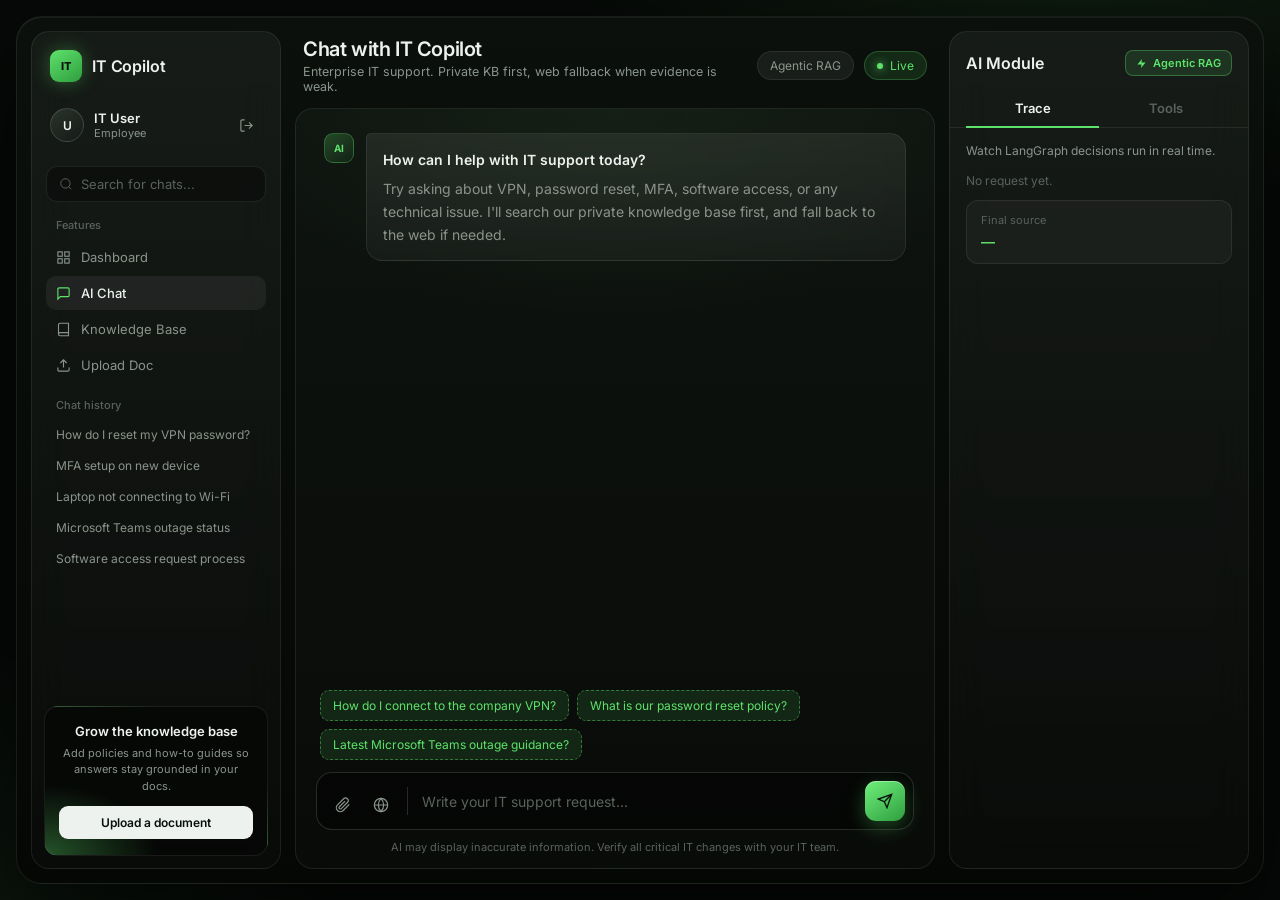
==== commit c8ab3758: "changes in ui" ====
--- a/templates/index.html
+++ b/templates/index.html
@@ -4,31 +4,42 @@
     <meta charset="UTF-8" />
     <meta name="viewport" content="width=device-width, initial-scale=1.0" />
     <title>{{ app_name }}</title>
-    <link rel="stylesheet" href="/static/css/style.css?v=3" />
+    <link rel="preconnect" href="https://fonts.googleapis.com" />
+    <link rel="preconnect" href="https://fonts.gstatic.com" crossorigin />
+    <link href="https://fonts.googleapis.com/css2?family=Inter:wght@400;500;600;700&display=swap" rel="stylesheet" />
+    <link rel="stylesheet" href="/static/css/style.css?v=4" />
 </head>
 <body>
 
 <div class="app-shell">
 
-    <!-- ── LEFT SIDEBAR ───────────────────────────────── -->
+    <!-- LEFT SIDEBAR -->
     <aside class="sidebar">
         <div class="sidebar-inner">
 
-            <!-- Logo -->
             <div class="app-logo">
                 <div class="logo-mark">IT</div>
                 <span class="logo-name">IT Copilot</span>
             </div>
 
-            <!-- Search -->
+            <div class="user-card">
+                <div class="user-avatar">U</div>
+                <div class="user-info">
+                    <div class="user-name">IT User</div>
+                    <div class="user-role">Employee</div>
+                </div>
+                <a href="/logout" class="logout-icon" title="Logout">
+                    <svg width="15" height="15" fill="none" viewBox="0 0 24 24" stroke="currentColor"><path d="M9 21H5a2 2 0 0 1-2-2V5a2 2 0 0 1 2-2h4"/><polyline points="16 17 21 12 16 7"/><line x1="21" y1="12" x2="9" y2="12"/></svg>
+                </a>
+            </div>
+
             <div class="search-bar">
                 <svg width="14" height="14" fill="none" viewBox="0 0 24 24" stroke="currentColor"><circle cx="11" cy="11" r="8"/><path d="m21 21-4.35-4.35"/></svg>
                 <input type="text" placeholder="Search for chats..." />
             </div>
 
-            <!-- Nav -->
             <div class="nav-section">
-                <div class="nav-label">FEATURES</div>
+                <div class="nav-label">Features</div>
                 <a class="nav-item">
                     <svg width="15" height="15" fill="none" viewBox="0 0 24 24" stroke="currentColor"><rect x="3" y="3" width="7" height="7"/><rect x="14" y="3" width="7" height="7"/><rect x="14" y="14" width="7" height="7"/><rect x="3" y="14" width="7" height="7"/></svg>
                     Dashboard
@@ -47,9 +58,8 @@
                 </a>
             </div>
 
-            <!-- Chat History -->
             <div class="nav-section history-section">
-                <div class="nav-label">CHAT HISTORY</div>
+                <div class="nav-label">Chat history</div>
                 <div class="history-item">How do I reset my VPN password?</div>
                 <div class="history-item">MFA setup on new device</div>
                 <div class="history-item">Laptop not connecting to Wi-Fi</div>
@@ -58,27 +68,21 @@
             </div>
         </div>
 
-        <!-- Sidebar Bottom -->
         <div class="sidebar-footer">
-            <div class="user-card">
-                <div class="user-avatar">U</div>
-                <div class="user-info">
-                    <div class="user-name">IT User</div>
-                    <div class="user-role">Employee</div>
-                </div>
-                <a href="/logout" class="logout-icon" title="Logout">
-                    <svg width="15" height="15" fill="none" viewBox="0 0 24 24" stroke="currentColor"><path d="M9 21H5a2 2 0 0 1-2-2V5a2 2 0 0 1 2-2h4"/><polyline points="16 17 21 12 16 7"/><line x1="21" y1="12" x2="9" y2="12"/></svg>
-                </a>
+            <div class="promo-card">
+                <strong>Grow the knowledge base</strong>
+                <p>Add policies and how-to guides so answers stay grounded in your docs.</p>
+                <button type="button" class="promo-btn" id="openUpload3">Upload a document</button>
             </div>
         </div>
     </aside>
 
-    <!-- ── MAIN CHAT AREA ──────────────────────────────── -->
+    <!-- MAIN CHAT AREA -->
     <main class="main-area">
         <header class="chat-header">
             <div>
                 <h2>Chat with IT Copilot</h2>
-                <p class="header-sub">Enterprise IT Support · Private KB first · Web fallback when evidence is weak</p>
+                <p class="header-sub">Enterprise IT support. Private KB first, web fallback when evidence is weak.</p>
             </div>
             <div class="header-actions">
                 <span class="pill">Agentic RAG</span>
@@ -86,68 +90,65 @@
             </div>
         </header>
 
-        <!-- Messages -->
-        <section id="chat" class="chat-messages">
-            <div class="message assistant">
-                <div class="avatar">AI</div>
-                <div class="bubble">
-                    <strong>How can I help with IT support today?</strong>
-                    <p>Try asking about VPN, password reset, MFA, software access, or any technical issue. I'll search our private knowledge base first, and fall back to the web if needed.</p>
-                </div>
-            </div>
-        </section>
-
-        <!-- Example chips -->
-        <div class="example-chips">
-            <button class="chip example">How do I connect to the company VPN?</button>
-            <button class="chip example">What is our password reset policy?</button>
-            <button class="chip example">Latest Microsoft Teams outage guidance?</button>
-        </div>
-
-        <!-- Input -->
-        <div class="input-wrap">
-            <form id="chatForm" class="input-bar">
-                <button type="button" class="icon-btn" id="openUpload2" title="Upload document">
-                    <svg width="16" height="16" fill="none" viewBox="0 0 24 24" stroke="currentColor"><path d="M21 15v4a2 2 0 0 1-2 2H5a2 2 0 0 1-2-2v-4"/><polyline points="17 8 12 3 7 8"/><line x1="12" y1="3" x2="12" y2="15"/></svg>
-                </button>
-                <button type="button" class="icon-btn" title="Web search enabled">
-                    <svg width="16" height="16" fill="none" viewBox="0 0 24 24" stroke="currentColor"><circle cx="12" cy="12" r="10"/><line x1="2" y1="12" x2="22" y2="12"/><path d="M12 2a15.3 15.3 0 0 1 4 10 15.3 15.3 0 0 1-4 10 15.3 15.3 0 0 1-4-10 15.3 15.3 0 0 1 4-10z"/></svg>
-                </button>
-                <textarea id="question" rows="1" placeholder="Write your IT support request..." required></textarea>
-                <button type="submit" class="send-btn">
-                    <svg width="16" height="16" fill="none" viewBox="0 0 24 24" stroke="currentColor"><line x1="22" y1="2" x2="11" y2="13"/><polygon points="22 2 15 22 11 13 2 9 22 2"/></svg>
-                </button>
-            </form>
-            <p class="disclaimer">AI may display inaccurate information. Verify all critical IT changes with your IT team.</p>
+        <div class="chat-panel">
+            <section id="chat" class="chat-messages">
+                <div class="message assistant">
+                    <div class="avatar">AI</div>
+                    <div class="bubble">
+                        <strong>How can I help with IT support today?</strong>
+                        <p>Try asking about VPN, password reset, MFA, software access, or any technical issue. I'll search our private knowledge base first, and fall back to the web if needed.</p>
+                    </div>
+                </div>
+            </section>
+
+            <div class="example-chips">
+                <button class="chip example">How do I connect to the company VPN?</button>
+                <button class="chip example">What is our password reset policy?</button>
+                <button class="chip example">Latest Microsoft Teams outage guidance?</button>
+            </div>
+
+            <div class="input-wrap">
+                <form id="chatForm" class="input-bar">
+                    <button type="button" class="icon-btn" id="openUpload2" title="Upload document">
+                        <svg width="16" height="16" fill="none" viewBox="0 0 24 24" stroke="currentColor"><path d="M21.44 11.05l-9.19 9.19a6 6 0 0 1-8.49-8.49l9.19-9.19a4 4 0 0 1 5.66 5.66l-9.2 9.19a2 2 0 0 1-2.83-2.83l8.49-8.48"/></svg>
+                    </button>
+                    <button type="button" class="icon-btn" title="Web search enabled">
+                        <svg width="16" height="16" fill="none" viewBox="0 0 24 24" stroke="currentColor"><circle cx="12" cy="12" r="10"/><line x1="2" y1="12" x2="22" y2="12"/><path d="M12 2a15.3 15.3 0 0 1 4 10 15.3 15.3 0 0 1-4 10 15.3 15.3 0 0 1-4-10 15.3 15.3 0 0 1 4-10z"/></svg>
+                    </button>
+                    <span class="divider"></span>
+                    <textarea id="question" rows="1" placeholder="Write your IT support request..." required></textarea>
+                    <button type="submit" class="send-btn" title="Send">
+                        <svg width="16" height="16" fill="none" viewBox="0 0 24 24" stroke="currentColor"><line x1="22" y1="2" x2="11" y2="13"/><polygon points="22 2 15 22 11 13 2 9 22 2"/></svg>
+                    </button>
+                </form>
+                <p class="disclaimer">AI may display inaccurate information. Verify all critical IT changes with your IT team.</p>
+            </div>
         </div>
     </main>
 
-    <!-- ── RIGHT PANEL ────────────────────────────────── -->
+    <!-- RIGHT PANEL -->
     <aside class="right-panel">
         <div class="panel-header">
             <h3>AI Module</h3>
-            <div class="version-badge">⚡ Agentic RAG</div>
-        </div>
-
-        <!-- Tabs -->
+            <div class="version-badge"><svg width="11" height="11" viewBox="0 0 24 24" fill="currentColor"><path d="M13 2 3 14h9l-1 8 10-12h-9z"/></svg>Agentic RAG</div>
+        </div>
+
         <div class="panel-tabs">
-            <button class="tab-btn active" data-tab="trace">TRACE</button>
-            <button class="tab-btn" data-tab="tools">TOOLS</button>
-        </div>
-
-        <!-- Trace Tab -->
+            <button class="tab-btn active" data-tab="trace">Trace</button>
+            <button class="tab-btn" data-tab="tools">Tools</button>
+        </div>
+
         <div class="tab-content" id="tab-trace">
             <p class="panel-desc">Watch LangGraph decisions run in real time.</p>
             <div id="trace" class="trace-list">
                 <div class="empty">No request yet.</div>
             </div>
             <div class="source-box">
-                <span class="source-label">FINAL SOURCE</span>
+                <span class="source-label">Final source</span>
                 <strong id="sourceUsed">—</strong>
             </div>
         </div>
 
-        <!-- Tools Tab -->
         <div class="tab-content hidden" id="tab-tools">
             <p class="panel-desc">Integrated tools used by the agent.</p>
             <div class="tool-list">
@@ -160,7 +161,7 @@
                     <span class="tool-status on"></span>
                 </div>
                 <div class="tool-item">
-                    <div class="tool-icon web">🌐</div>
+                    <div class="tool-icon web">WEB</div>
                     <div class="tool-info">
                         <div class="tool-name">Tavily Web Search</div>
                         <div class="tool-desc">Fallback when KB is weak</div>
@@ -179,14 +180,14 @@
                     <div class="tool-icon emb">EM</div>
                     <div class="tool-info">
                         <div class="tool-name">HuggingFace Embeddings</div>
-                        <div class="tool-desc">all-MiniLM-L6-v2 · local</div>
+                        <div class="tool-desc">all-MiniLM-L6-v2, local</div>
                     </div>
                     <span class="tool-status on"></span>
                 </div>
             </div>
 
             <div class="workflow-steps">
-                <div class="steps-label">LANGGRAPH WORKFLOW</div>
+                <div class="steps-label">LangGraph workflow</div>
                 <div class="step-item">1. Route question</div>
                 <div class="step-item">2. Retrieve private KB</div>
                 <div class="step-item">3. Grade evidence</div>
@@ -198,12 +199,12 @@
     </aside>
 </div>
 
-<!-- ── UPLOAD MODAL ───────────────────────────────── -->
+<!-- UPLOAD MODAL -->
 <div id="uploadModal" class="modal hidden">
     <div class="modal-card">
         <div class="modal-head">
             <h3>Ingest Company Document</h3>
-            <button id="closeUpload">×</button>
+            <button id="closeUpload" aria-label="Close">×</button>
         </div>
         <p class="modal-desc">Upload PDF, TXT, Markdown, or DOCX. Chunked, embedded, and indexed into Pinecone.</p>
         <input id="adminKey" type="password" placeholder="Admin API key" />
@@ -213,7 +214,7 @@
     </div>
 </div>
 
-<script src="/static/js/app.js?v=3"></script>
+<script src="/static/js/app.js?v=4"></script>
 <script>
 // Tab switching
 document.querySelectorAll('.tab-btn').forEach(btn => {
@@ -224,8 +225,10 @@
         document.getElementById('tab-' + btn.dataset.tab).classList.remove('hidden');
     });
 });
-// Second upload trigger
-document.getElementById('openUpload2').onclick = () => document.getElementById('uploadModal').classList.remove('hidden');
+// Extra upload triggers
+['openUpload2', 'openUpload3'].forEach(id => {
+    document.getElementById(id).onclick = () => document.getElementById('uploadModal').classList.remove('hidden');
+});
 // Auto-resize textarea
 const ta = document.getElementById('question');
 ta.addEventListener('input', () => { ta.style.height = 'auto'; ta.style.height = Math.min(ta.scrollHeight, 140) + 'px'; });
--- a/static/css/style.css
+++ b/static/css/style.css
@@ -1,649 +1,431 @@
 /* ============================================================
-   Palette
-   --shadow-grey : #2d232e  page bg / darkest
-   --gunmetal    : #474448  sidebar / panels
-   --taupe-grey  : #534b52  borders / card surfaces
-   --bone        : #e0ddcf  muted text / accents
-   --parchment   : #f1f0ea  primary text
+   IT Copilot — dark glass UI
+   --bg       #060907  page
+   --panel    rgba(255,255,255,.035) glass surface
+   --line     rgba(255,255,255,.08)  borders
+   --text     #eef2ee   --muted #8a948c   --dim #5a625c
+   --green    #5ee26b   --green-d #2f9e3f
    ============================================================ */
+
+:root {
+    --bg: #060907;
+    --glass: rgba(255,255,255,.035);
+    --glass-2: rgba(255,255,255,.06);
+    --line: rgba(255,255,255,.08);
+    --line-2: rgba(255,255,255,.14);
+    --text: #eef2ee;
+    --muted: #8a948c;
+    --dim: #5a625c;
+    --green: #5ee26b;
+    --green-d: #2f9e3f;
+    --green-soft: rgba(94,226,107,.12);
+}
 
 * { box-sizing: border-box; margin: 0; padding: 0; }
 
 body {
     font-family: Inter, ui-sans-serif, system-ui, -apple-system, "Segoe UI", sans-serif;
-    background: #2d232e;
-    color: #f1f0ea;
+    background:
+        radial-gradient(900px 500px at 85% -10%, rgba(94,226,107,.10), transparent 60%),
+        radial-gradient(700px 500px at -5% 105%, rgba(94,226,107,.07), transparent 60%),
+        var(--bg);
+    color: var(--text);
     min-height: 100vh;
     display: grid;
     place-items: center;
     padding: 16px;
-}
-
-/* ── APP SHELL ──────────────────────────────────────────── */
+    -webkit-font-smoothing: antialiased;
+}
+
+:focus-visible { outline: 2px solid var(--green); outline-offset: 2px; }
+
+/* scrollbars */
+* { scrollbar-width: thin; scrollbar-color: rgba(255,255,255,.12) transparent; }
+
+/* ── APP SHELL ─────────────────────────────── */
 .app-shell {
     width: 100%;
-    max-width: 1400px;
+    max-width: 1440px;
     height: calc(100vh - 32px);
     display: grid;
-    grid-template-columns: 230px 1fr 290px;
-    background: #3a3038;
-    border-radius: 20px;
+    grid-template-columns: 250px 1fr 300px;
+    gap: 14px;
+    padding: 14px;
+    background: linear-gradient(180deg, #0b100c, #050705);
+    border: 1px solid var(--line);
+    border-radius: 26px;
+    box-shadow: 0 40px 100px rgba(0,0,0,.6), inset 0 1px 0 rgba(255,255,255,.06);
+}
+
+.sidebar, .main-area, .right-panel { min-height: 0; }
+
+.sidebar, .right-panel {
+    background: linear-gradient(180deg, rgba(255,255,255,.05), rgba(255,255,255,.02));
+    border: 1px solid var(--line);
+    border-radius: 18px;
+    backdrop-filter: blur(20px);
+}
+
+/* ── SIDEBAR ───────────────────────────────── */
+.sidebar { display: flex; flex-direction: column; justify-content: space-between; overflow: hidden; }
+
+.sidebar-inner {
+    display: flex; flex-direction: column; gap: 16px;
+    padding: 16px 14px; overflow-y: auto; flex: 1;
+}
+
+.app-logo { display: flex; align-items: center; gap: 10px; padding: 2px 4px; }
+
+.logo-mark {
+    width: 32px; height: 32px; border-radius: 9px;
+    background: linear-gradient(145deg, var(--green), var(--green-d));
+    color: #04120a; display: grid; place-items: center;
+    font-size: 11px; font-weight: 800;
+    box-shadow: 0 0 18px rgba(94,226,107,.35);
+}
+.logo-name { font-weight: 600; font-size: 16px; letter-spacing: -.01em; }
+
+.user-card {
+    display: flex; align-items: center; gap: 10px;
+    padding: 8px 6px 8px 4px;
+}
+.user-avatar {
+    width: 34px; height: 34px; border-radius: 50%;
+    background: linear-gradient(145deg, #2a332c, #151a16);
+    border: 1px solid var(--line-2);
+    display: grid; place-items: center;
+    font-size: 12px; font-weight: 600; color: var(--text); flex-shrink: 0;
+}
+.user-info { flex: 1; min-width: 0; }
+.user-name { font-size: 13px; font-weight: 600; }
+.user-role { font-size: 11px; color: var(--muted); }
+
+.logout-icon {
+    color: var(--muted); display: grid; place-items: center;
+    padding: 6px; border-radius: 8px; text-decoration: none;
+    transition: color .15s, background .15s;
+}
+.logout-icon:hover { color: var(--text); background: var(--glass-2); }
+.logout-icon svg, .nav-item svg, .icon-btn svg { stroke-width: 1.8; }
+
+.search-bar {
+    display: flex; align-items: center; gap: 8px;
+    background: rgba(0,0,0,.35);
+    border: 1px solid var(--line);
+    border-radius: 11px; padding: 9px 12px;
+    color: var(--muted); font-size: 13px;
+    transition: border-color .15s;
+}
+.search-bar:focus-within { border-color: rgba(94,226,107,.5); }
+.search-bar input {
+    background: none; border: none; outline: none;
+    color: var(--text); font: inherit; flex: 1; min-width: 0;
+}
+.search-bar input::placeholder { color: var(--dim); }
+
+.nav-section { display: flex; flex-direction: column; gap: 2px; }
+.nav-label { font-size: 11px; font-weight: 500; color: var(--dim); padding: 0 10px; margin-bottom: 6px; }
+
+.nav-item {
+    display: flex; align-items: center; gap: 10px;
+    padding: 9px 10px; border-radius: 10px;
+    font-size: 13px; color: var(--muted);
+    cursor: pointer; text-decoration: none;
+    transition: background .15s, color .15s;
+}
+.nav-item:hover { background: var(--glass-2); color: var(--text); }
+.nav-item.active { color: var(--text); font-weight: 500; background: var(--glass-2); }
+.nav-item.active svg { color: var(--green); }
+
+.history-section { flex: 1; }
+.history-item {
+    font-size: 12px; color: var(--muted);
+    padding: 7px 10px; border-radius: 8px; cursor: pointer;
+    white-space: nowrap; overflow: hidden; text-overflow: ellipsis;
+    transition: color .15s, background .15s;
+}
+.history-item:hover { color: var(--text); background: var(--glass); }
+
+.sidebar-footer { padding: 12px; }
+.promo-card {
+    position: relative; overflow: hidden;
+    border: 1px solid var(--line); border-radius: 14px;
+    padding: 16px 14px; text-align: center;
+    background:
+        radial-gradient(160px 100px at 0% 100%, rgba(94,226,107,.35), transparent 70%),
+        rgba(0,0,0,.35);
+}
+.promo-card strong { font-size: 13px; font-weight: 600; display: block; }
+.promo-card p { font-size: 11px; color: var(--muted); line-height: 1.5; margin: 6px 0 12px; }
+.promo-btn {
+    width: 100%; border: none; border-radius: 9px; padding: 9px;
+    background: var(--text); color: #08100a;
+    font: inherit; font-size: 12px; font-weight: 600; cursor: pointer;
+    transition: transform .15s, background .15s;
+}
+.promo-btn:hover { background: #fff; transform: translateY(-1px); }
+
+/* ── MAIN ──────────────────────────────────── */
+.main-area { display: flex; flex-direction: column; min-width: 0; overflow: hidden; }
+
+.chat-header {
+    padding: 6px 8px 14px;
+    display: flex; align-items: center; justify-content: space-between; gap: 12px;
+    flex-shrink: 0;
+}
+.chat-header h2 { font-size: 20px; font-weight: 600; letter-spacing: -.02em; }
+.header-sub { font-size: 12.5px; color: var(--muted); margin-top: 3px; }
+.header-actions { display: flex; align-items: center; gap: 10px; flex-shrink: 0; }
+
+.pill {
+    background: var(--glass-2); border: 1px solid var(--line);
+    padding: 6px 12px; border-radius: 999px; font-size: 12px; color: var(--muted);
+}
+.status-pill {
+    display: flex; align-items: center; gap: 7px; font-size: 12px; color: var(--green);
+    background: var(--green-soft); border: 1px solid rgba(94,226,107,.25);
+    padding: 6px 12px; border-radius: 999px;
+}
+.status-dot {
+    width: 6px; height: 6px; border-radius: 50%;
+    background: var(--green); box-shadow: 0 0 8px var(--green);
+}
+
+.chat-panel {
+    flex: 1; min-height: 0;
+    display: flex; flex-direction: column;
+    border: 1px solid var(--line);
+    border-radius: 18px;
+    background:
+        radial-gradient(600px 300px at 50% 0%, rgba(94,226,107,.06), transparent 70%),
+        rgba(255,255,255,.02);
     overflow: hidden;
-    border: 1px solid #534b52;
-}
-
-/* ── LEFT SIDEBAR ───────────────────────────────────────── */
-.sidebar {
-    background: #3a3038;
-    border-right: 1px solid #534b52;
-    display: flex;
-    flex-direction: column;
-    justify-content: space-between;
-    overflow: hidden;
-}
-
-.sidebar-inner {
-    display: flex;
-    flex-direction: column;
-    gap: 20px;
-    padding: 20px 14px;
-    overflow-y: auto;
-    flex: 1;
-}
-
-.app-logo {
-    display: flex;
-    align-items: center;
-    gap: 10px;
-    padding: 4px 6px;
-}
-
-.logo-mark {
-    width: 32px;
-    height: 32px;
-    border-radius: 8px;
-    background: #e0ddcf;
-    color: #2d232e;
-    display: grid;
-    place-items: center;
-    font-size: 11px;
-    font-weight: 900;
-    flex-shrink: 0;
-}
-
-.logo-name {
-    font-weight: 700;
-    font-size: 15px;
-    color: #f1f0ea;
-}
-
-.search-bar {
-    display: flex;
-    align-items: center;
-    gap: 8px;
-    background: #474448;
-    border: 1px solid #534b52;
-    border-radius: 10px;
-    padding: 9px 12px;
-    color: #8c848a;
-    font-size: 13px;
-}
-
-.search-bar input {
-    background: none;
-    border: none;
-    outline: none;
-    color: #f1f0ea;
-    font: inherit;
-    flex: 1;
-    min-width: 0;
-}
-
-.search-bar input::placeholder { color: #8c848a; }
-
-.nav-section { display: flex; flex-direction: column; gap: 2px; }
-
-.nav-label {
-    font-size: 10px;
-    font-weight: 700;
-    letter-spacing: .12em;
-    color: #8c848a;
-    padding: 0 8px;
-    margin-bottom: 6px;
-}
-
-.nav-item {
-    display: flex;
-    align-items: center;
-    gap: 10px;
-    padding: 9px 10px;
-    border-radius: 9px;
-    font-size: 13px;
-    color: #e0ddcf;
-    cursor: pointer;
-    text-decoration: none;
-    transition: background .15s;
-}
-
-.nav-item:hover { background: #474448; }
-
-.nav-item.active {
-    background: #474448;
-    color: #f1f0ea;
-    font-weight: 600;
-}
-
-.nav-item svg { flex-shrink: 0; stroke-width: 1.8; }
-
-.history-section { flex: 1; }
-
-.history-item {
-    font-size: 12px;
-    color: #8c848a;
-    padding: 7px 8px;
-    border-radius: 7px;
-    cursor: pointer;
-    white-space: nowrap;
-    overflow: hidden;
-    text-overflow: ellipsis;
-    transition: color .15s, background .15s;
-}
-
-.history-item:hover { color: #e0ddcf; background: #474448; }
-
-/* Sidebar footer */
-.sidebar-footer {
-    padding: 14px;
-    border-top: 1px solid #534b52;
-}
-
-.user-card {
-    display: flex;
-    align-items: center;
-    gap: 10px;
-    padding: 10px;
-    background: #474448;
-    border-radius: 10px;
-}
-
-.user-avatar {
-    width: 30px;
-    height: 30px;
-    border-radius: 8px;
-    background: #534b52;
-    display: grid;
-    place-items: center;
-    font-size: 12px;
-    font-weight: 700;
-    color: #e0ddcf;
-    flex-shrink: 0;
-}
-
-.user-info { flex: 1; min-width: 0; }
-.user-name { font-size: 13px; font-weight: 600; color: #f1f0ea; }
-.user-role { font-size: 11px; color: #8c848a; }
-
-.logout-icon {
-    color: #8c848a;
-    cursor: pointer;
-    display: grid;
-    place-items: center;
-    padding: 4px;
-    border-radius: 6px;
-    text-decoration: none;
-    transition: color .15s;
-}
-.logout-icon:hover { color: #f1f0ea; }
-.logout-icon svg { stroke-width: 1.8; }
-
-/* ── MAIN CHAT AREA ─────────────────────────────────────── */
-.main-area {
-    display: flex;
-    flex-direction: column;
-    background: #2d232e;
-    min-width: 0;
-    overflow: hidden;
-}
-
-.chat-header {
-    padding: 18px 28px;
-    border-bottom: 1px solid #534b52;
-    display: flex;
-    align-items: center;
-    justify-content: space-between;
-    gap: 12px;
-    flex-shrink: 0;
-}
-
-.chat-header h2 { font-size: 18px; font-weight: 700; color: #f1f0ea; }
-
-.header-sub { font-size: 12px; color: #8c848a; margin-top: 2px; }
-
-.header-actions { display: flex; align-items: center; gap: 10px; flex-shrink: 0; }
-
-.pill {
-    background: #474448;
-    border: 1px solid #534b52;
-    padding: 6px 12px;
-    border-radius: 999px;
-    font-size: 12px;
-    color: #e0ddcf;
-}
-
-.status-pill {
-    display: flex;
-    align-items: center;
-    gap: 6px;
-    font-size: 12px;
-    color: #e0ddcf;
-}
-
-.status-dot {
-    width: 7px;
-    height: 7px;
-    background: #e0ddcf;
-    border-radius: 50%;
-    display: inline-block;
-}
-
-/* Chat messages */
+}
+
 .chat-messages {
-    flex: 1;
-    padding: 24px 28px;
-    overflow-y: auto;
-    display: flex;
-    flex-direction: column;
-    gap: 20px;
+    flex: 1; padding: 24px 28px; overflow-y: auto;
+    display: flex; flex-direction: column; gap: 18px;
 }
 
 .message { display: flex; gap: 12px; align-items: flex-start; }
-
 .message.user { justify-content: flex-end; }
 .message.user .avatar { display: none; }
 
 .avatar {
-    width: 32px;
-    height: 32px;
-    border-radius: 8px;
-    background: #534b52;
-    display: grid;
-    place-items: center;
-    font-size: 10px;
-    font-weight: 800;
-    flex-shrink: 0;
-    color: #e0ddcf;
+    width: 30px; height: 30px; border-radius: 9px;
+    background: linear-gradient(145deg, rgba(94,226,107,.25), rgba(94,226,107,.05));
+    border: 1px solid rgba(94,226,107,.3);
+    display: grid; place-items: center;
+    font-size: 10px; font-weight: 700; color: var(--green); flex-shrink: 0;
 }
 
 .bubble {
-    max-width: 680px;
-    background: #474448;
-    border: 1px solid #534b52;
-    border-radius: 14px;
-    padding: 14px 16px;
-    line-height: 1.6;
-    font-size: 14px;
-    color: #f1f0ea;
-}
-
+    max-width: 640px;
+    background: linear-gradient(180deg, rgba(255,255,255,.08), rgba(255,255,255,.04));
+    border: 1px solid var(--line);
+    border-radius: 16px; padding: 14px 16px;
+    line-height: 1.65; font-size: 14px; color: #dfe5df;
+    backdrop-filter: blur(10px);
+}
 .message.user .bubble {
-    background: #534b52;
-    border-color: #6b6069;
-}
-
-.bubble p { margin: 6px 0 0; }
-.bubble strong { color: #f1f0ea; }
+    background: linear-gradient(180deg, rgba(94,226,107,.16), rgba(94,226,107,.07));
+    border-color: rgba(94,226,107,.28); color: var(--text);
+    border-top-right-radius: 5px;
+}
+.message.assistant .bubble { border-top-left-radius: 5px; }
+.bubble p { margin: 6px 0 0; color: var(--muted); }
+.bubble strong { color: var(--text); font-weight: 600; }
 
 .answer-source {
-    display: inline-block;
-    margin-top: 10px;
-    font-size: 10px;
-    text-transform: uppercase;
-    letter-spacing: .1em;
-    color: #e0ddcf;
-    background: #2d232e;
-    padding: 3px 8px;
-    border-radius: 999px;
-}
-
+    display: inline-block; margin-top: 10px; font-size: 11px;
+    color: var(--green); background: var(--green-soft);
+    border: 1px solid rgba(94,226,107,.25);
+    padding: 3px 9px; border-radius: 999px;
+}
 .citations {
-    margin-top: 10px;
-    padding-top: 10px;
-    border-top: 1px solid #534b52;
-    font-size: 12px;
-    color: #e0ddcf;
-}
-
-.citations a { color: #f1f0ea; text-decoration: underline; text-underline-offset: 3px; }
-
-/* Example chips */
-.example-chips {
-    display: flex;
-    gap: 8px;
-    flex-wrap: wrap;
-    padding: 0 28px 12px;
-    flex-shrink: 0;
-}
-
+    margin-top: 10px; padding-top: 10px;
+    border-top: 1px solid var(--line); font-size: 12px; color: var(--muted);
+}
+.citations a { color: var(--text); text-decoration: underline; text-underline-offset: 3px; }
+.citations a:hover { color: var(--green); }
+
+/* chips: dashed green like the reference */
+.example-chips { display: flex; gap: 8px; flex-wrap: wrap; padding: 0 24px 12px; flex-shrink: 0; }
 .chip {
-    background: #474448;
-    border: 1px solid #534b52;
-    color: #e0ddcf;
-    border-radius: 999px;
-    padding: 7px 14px;
-    font-size: 12px;
-    cursor: pointer;
-    font-family: inherit;
-    transition: background .15s;
-}
-
-.chip:hover { background: #534b52; color: #f1f0ea; }
-
-/* Input area */
-.input-wrap {
-    padding: 0 28px 20px;
-    flex-shrink: 0;
-}
-
+    background: var(--green-soft);
+    border: 1px dashed rgba(94,226,107,.45);
+    color: var(--green); border-radius: 9px;
+    padding: 7px 12px; font-size: 12px; font-family: inherit; cursor: pointer;
+    transition: background .15s, border-color .15s;
+}
+.chip:hover { background: rgba(94,226,107,.2); border-color: var(--green); }
+
+/* input */
+.input-wrap { padding: 0 20px 14px; flex-shrink: 0; }
 .input-bar {
-    display: flex;
-    align-items: flex-end;
-    gap: 8px;
-    background: #474448;
-    border: 1px solid #534b52;
-    border-radius: 14px;
-    padding: 10px 12px;
-}
-
+    display: flex; align-items: flex-end; gap: 6px;
+    background: rgba(0,0,0,.45);
+    border: 1px solid var(--line-2);
+    border-radius: 16px; padding: 8px 8px 8px 10px;
+    transition: border-color .2s, box-shadow .2s;
+}
+.input-bar:focus-within {
+    border-color: rgba(94,226,107,.5);
+    box-shadow: 0 0 0 4px rgba(94,226,107,.08);
+}
 .icon-btn {
-    background: none;
-    border: none;
-    color: #8c848a;
-    cursor: pointer;
-    display: grid;
-    place-items: center;
-    padding: 6px;
-    border-radius: 8px;
-    flex-shrink: 0;
+    background: none; border: none; color: var(--muted); cursor: pointer;
+    display: grid; place-items: center; padding: 8px; border-radius: 9px; flex-shrink: 0;
     transition: color .15s, background .15s;
 }
-
-.icon-btn:hover { color: #e0ddcf; background: #534b52; }
-.icon-btn svg { stroke-width: 1.8; }
+.icon-btn:hover { color: var(--text); background: var(--glass-2); }
+.divider { width: 1px; align-self: stretch; margin: 6px 4px; background: var(--line-2); }
 
 #question {
-    flex: 1;
-    background: none;
-    border: none;
-    outline: none;
-    color: #f1f0ea;
-    font: inherit;
-    font-size: 14px;
-    padding: 6px 4px;
-    resize: none;
-    max-height: 140px;
-    min-height: 36px;
-    line-height: 1.5;
-}
-
-#question::placeholder { color: #8c848a; }
+    flex: 1; background: none; border: none; outline: none;
+    color: var(--text); font: inherit; font-size: 14px;
+    padding: 9px 4px; resize: none; max-height: 140px; min-height: 38px; line-height: 1.5;
+}
+#question::placeholder { color: var(--dim); }
 
 .send-btn {
-    border: none;
-    background: #e0ddcf;
-    color: #2d232e;
-    width: 36px;
-    height: 36px;
-    border-radius: 10px;
-    cursor: pointer;
-    display: grid;
-    place-items: center;
-    flex-shrink: 0;
-    transition: background .15s;
-}
-
-.send-btn:hover { background: #f1f0ea; }
-.send-btn:disabled { opacity: .5; cursor: not-allowed; }
+    border: none; width: 40px; height: 40px; border-radius: 11px; cursor: pointer;
+    display: grid; place-items: center; flex-shrink: 0;
+    background: linear-gradient(145deg, #6ff07b, var(--green-d));
+    color: #04120a;
+    box-shadow: 0 6px 20px rgba(94,226,107,.3), inset 0 1px 0 rgba(255,255,255,.35);
+    transition: transform .15s, box-shadow .15s, filter .15s;
+}
+.send-btn:hover { transform: translateY(-1px); filter: brightness(1.08); box-shadow: 0 8px 26px rgba(94,226,107,.4); }
+.send-btn:disabled { opacity: .5; cursor: not-allowed; transform: none; }
 .send-btn svg { stroke-width: 2; }
 
-.disclaimer {
-    font-size: 11px;
-    color: #534b52;
-    text-align: center;
-    margin-top: 8px;
-}
-
-/* ── RIGHT PANEL ────────────────────────────────────────── */
-.right-panel {
-    background: #3a3038;
-    border-left: 1px solid #534b52;
-    display: flex;
-    flex-direction: column;
-    padding: 20px 18px;
-    gap: 16px;
-    overflow-y: auto;
-}
+.disclaimer { font-size: 11px; color: var(--dim); text-align: center; margin-top: 10px; }
+
+/* ── RIGHT PANEL ───────────────────────────── */
+.right-panel { display: flex; flex-direction: column; padding: 18px 16px; gap: 14px; overflow-y: auto; }
 
 .panel-header { display: flex; align-items: center; justify-content: space-between; }
-
-.panel-header h3 { font-size: 16px; font-weight: 700; color: #f1f0ea; }
-
+.panel-header h3 { font-size: 16px; font-weight: 600; }
 .version-badge {
-    background: #474448;
-    border: 1px solid #534b52;
-    color: #e0ddcf;
-    font-size: 11px;
-    font-weight: 600;
-    padding: 5px 10px;
-    border-radius: 8px;
-}
-
-.panel-tabs {
-    display: flex;
-    gap: 4px;
-    border-bottom: 1px solid #534b52;
-    padding-bottom: 0;
-}
-
+    display: flex; align-items: center; gap: 6px;
+    background: var(--green-soft); border: 1px solid rgba(94,226,107,.35);
+    color: var(--green); font-size: 11px; font-weight: 600;
+    padding: 5px 10px; border-radius: 8px;
+}
+
+.panel-tabs { display: flex; border-bottom: 1px solid var(--line); margin: 0 -16px; padding: 0 16px; }
 .tab-btn {
-    background: none;
-    border: none;
-    border-bottom: 2px solid transparent;
-    color: #8c848a;
-    font-size: 12px;
-    font-weight: 700;
-    letter-spacing: .08em;
-    padding: 8px 12px;
-    cursor: pointer;
-    font-family: inherit;
+    flex: 1; background: none; border: none; border-bottom: 2px solid transparent;
+    color: var(--dim); font-size: 13px; font-weight: 600; padding: 10px 12px;
+    cursor: pointer; font-family: inherit; margin-bottom: -1px;
     transition: color .15s, border-color .15s;
-    margin-bottom: -1px;
-}
-
-.tab-btn.active { color: #f1f0ea; border-bottom-color: #e0ddcf; }
-.tab-btn:hover { color: #e0ddcf; }
+}
+.tab-btn.active { color: var(--text); border-bottom-color: var(--green); }
+.tab-btn:hover { color: var(--text); }
 
 .tab-content { display: flex; flex-direction: column; gap: 12px; }
-.tab-content.hidden { display: none; }
-
-.panel-desc { font-size: 12px; color: #8c848a; line-height: 1.5; }
+.tab-content.hidden, .hidden { display: none !important; }
+
+.panel-desc { font-size: 12px; color: var(--muted); line-height: 1.55; }
 
 .trace-list { display: flex; flex-direction: column; gap: 8px; }
-
 .trace-item {
-    font-size: 12px;
-    background: #474448;
-    border: 1px solid #534b52;
-    padding: 10px 12px;
-    border-radius: 9px;
-    color: #e0ddcf;
-    line-height: 1.4;
-}
-
-.empty { font-size: 12px; color: #534b52; }
+    font-size: 12px; line-height: 1.45; color: #cfd6cf;
+    background: var(--glass); border: 1px solid var(--line);
+    border-left: 2px solid var(--green);
+    padding: 10px 12px; border-radius: 4px 10px 10px 4px;
+}
+.empty { font-size: 12px; color: var(--dim); }
 
 .source-box {
-    background: #474448;
-    border: 1px solid #534b52;
-    border-radius: 10px;
-    padding: 12px 14px;
-}
-
-.source-label {
-    display: block;
-    font-size: 10px;
-    color: #8c848a;
-    letter-spacing: .1em;
-    margin-bottom: 4px;
-}
-
-#sourceUsed { font-size: 14px; font-weight: 600; color: #f1f0ea; }
-
-/* Tools tab */
-.tool-list { display: flex; flex-direction: column; gap: 10px; }
-
+    background: var(--glass); border: 1px solid var(--line);
+    border-radius: 12px; padding: 12px 14px;
+}
+.source-label { display: block; font-size: 11px; color: var(--dim); margin-bottom: 4px; }
+#sourceUsed { font-size: 14px; font-weight: 600; color: var(--green); }
+
+.tool-list { display: flex; flex-direction: column; gap: 8px; }
 .tool-item {
-    display: flex;
-    align-items: center;
-    gap: 10px;
-    background: #474448;
-    border: 1px solid #534b52;
-    border-radius: 10px;
-    padding: 10px 12px;
-}
-
+    display: flex; align-items: center; gap: 10px;
+    background: var(--glass); border: 1px solid var(--line);
+    border-radius: 12px; padding: 10px 12px;
+}
 .tool-icon {
-    width: 30px;
-    height: 30px;
-    border-radius: 7px;
-    background: #534b52;
-    display: grid;
-    place-items: center;
-    font-size: 10px;
-    font-weight: 700;
-    color: #e0ddcf;
-    flex-shrink: 0;
-}
-
+    width: 30px; height: 30px; border-radius: 8px;
+    background: var(--glass-2); border: 1px solid var(--line);
+    display: grid; place-items: center;
+    font-size: 9px; font-weight: 700; color: var(--text); flex-shrink: 0;
+}
 .tool-info { flex: 1; min-width: 0; }
-.tool-name { font-size: 12px; font-weight: 600; color: #f1f0ea; }
-.tool-desc { font-size: 11px; color: #8c848a; white-space: nowrap; overflow: hidden; text-overflow: ellipsis; }
-
-.tool-status {
-    width: 10px;
-    height: 10px;
-    border-radius: 50%;
-    flex-shrink: 0;
-}
-
-.tool-status.on { background: #e0ddcf; }
-
-.workflow-steps { display: flex; flex-direction: column; gap: 4px; }
-
-.steps-label {
-    font-size: 10px;
-    font-weight: 700;
-    letter-spacing: .12em;
-    color: #8c848a;
-    margin-bottom: 6px;
-}
-
+.tool-name { font-size: 12.5px; font-weight: 600; }
+.tool-desc { font-size: 11px; color: var(--muted); white-space: nowrap; overflow: hidden; text-overflow: ellipsis; }
+
+/* toggle-style status like the reference */
+.tool-status { position: relative; width: 26px; height: 14px; border-radius: 999px; flex-shrink: 0; background: var(--line-2); }
+.tool-status::after {
+    content: ""; position: absolute; top: 2px; left: 2px;
+    width: 10px; height: 10px; border-radius: 50%; background: var(--muted);
+    transition: transform .2s;
+}
+.tool-status.on { background: rgba(94,226,107,.3); box-shadow: 0 0 10px rgba(94,226,107,.35); }
+.tool-status.on::after { background: var(--green); transform: translateX(12px); }
+
+.workflow-steps { display: flex; flex-direction: column; gap: 4px; margin-top: 4px; }
+.steps-label { font-size: 13px; font-weight: 600; margin-bottom: 6px; }
 .step-item {
-    font-size: 12px;
-    color: #e0ddcf;
-    padding: 7px 10px;
-    border-left: 2px solid #534b52;
-    background: #474448;
-    border-radius: 0 7px 7px 0;
-}
-
-/* ── MODAL ──────────────────────────────────────────────── */
+    font-size: 12px; color: var(--muted); padding: 7px 10px;
+    border-left: 1px solid var(--line-2); margin-left: 6px;
+    transition: color .15s, border-color .15s;
+}
+.step-item:hover { color: var(--text); border-left-color: var(--green); }
+
+/* ── MODAL ─────────────────────────────────── */
 .modal {
-    position: fixed;
-    inset: 0;
-    background: rgba(45, 35, 46, .85);
-    display: grid;
-    place-items: center;
-    padding: 20px;
-    z-index: 100;
-}
-
-.hidden { display: none !important; }
-
+    position: fixed; inset: 0; z-index: 100;
+    background: rgba(0,0,0,.7); backdrop-filter: blur(8px);
+    display: grid; place-items: center; padding: 20px;
+}
 .modal-card {
     width: min(480px, 100%);
-    background: #474448;
-    border: 1px solid #534b52;
-    border-radius: 18px;
-    padding: 24px;
-    display: flex;
-    flex-direction: column;
-    gap: 10px;
-}
-
-.modal-head {
-    display: flex;
-    align-items: center;
-    justify-content: space-between;
-}
-
-.modal-head h3 { font-size: 16px; font-weight: 700; color: #f1f0ea; }
-
-.modal-head button {
-    background: none;
-    border: none;
-    color: #8c848a;
-    font-size: 24px;
-    cursor: pointer;
-    line-height: 1;
-}
-
-.modal-head button:hover { color: #f1f0ea; }
-
-.modal-desc { font-size: 13px; color: #8c848a; line-height: 1.5; }
+    background: linear-gradient(180deg, #121813, #0a0d0b);
+    border: 1px solid var(--line-2); border-radius: 20px; padding: 24px;
+    display: flex; flex-direction: column; gap: 12px;
+    box-shadow: 0 30px 80px rgba(0,0,0,.7);
+}
+.modal-head { display: flex; align-items: center; justify-content: space-between; }
+.modal-head h3 { font-size: 16px; font-weight: 600; }
+.modal-head button { background: none; border: none; color: var(--muted); font-size: 24px; cursor: pointer; line-height: 1; }
+.modal-head button:hover { color: var(--text); }
+.modal-desc { font-size: 13px; color: var(--muted); line-height: 1.55; }
 
 .modal-card input[type="password"],
 .modal-card input[type="file"] {
-    width: 100%;
-    background: #3a3038;
-    border: 1px solid #534b52;
-    border-radius: 10px;
-    color: #f1f0ea;
-    font: inherit;
-    font-size: 14px;
-    padding: 11px 14px;
-    outline: none;
-}
-
-.modal-card input[type="password"]::placeholder { color: #8c848a; }
-.modal-card input[type="password"]:focus { border-color: #e0ddcf; }
-
-.modal-card .send-btn {
-    width: 100%;
-    height: auto;
-    padding: 13px;
-    font-size: 14px;
-    font-weight: 700;
-    border-radius: 11px;
-}
-
-.modal-card .send-btn.full { width: 100%; }
-
-.upload-status { font-size: 13px; color: #e0ddcf; min-height: 20px; }
-
-/* ── RESPONSIVE ─────────────────────────────────────────── */
+    width: 100%; background: rgba(0,0,0,.4); border: 1px solid var(--line);
+    border-radius: 11px; color: var(--text); font: inherit; font-size: 14px;
+    padding: 11px 14px; outline: none; transition: border-color .15s;
+}
+.modal-card input::placeholder { color: var(--dim); }
+.modal-card input:focus { border-color: rgba(94,226,107,.5); }
+.modal-card input[type="file"]::file-selector-button {
+    background: var(--glass-2); color: var(--text); border: 1px solid var(--line);
+    border-radius: 7px; padding: 5px 10px; margin-right: 10px; cursor: pointer; font: inherit; font-size: 12px;
+}
+.modal-card .send-btn { width: 100%; height: auto; padding: 13px; font-size: 14px; font-weight: 600; }
+.upload-status { font-size: 13px; color: var(--green); min-height: 20px; }
+
+/* ── RESPONSIVE ────────────────────────────── */
 @media (max-width: 1100px) {
-    .app-shell { grid-template-columns: 220px 1fr; }
+    .app-shell { grid-template-columns: 230px 1fr; }
     .right-panel { display: none; }
 }
-
 @media (max-width: 720px) {
     body { padding: 0; }
-    .app-shell {
-        grid-template-columns: 1fr;
-        border-radius: 0;
-        height: 100vh;
-    }
+    .app-shell { grid-template-columns: 1fr; border-radius: 0; height: 100vh; padding: 10px; border: none; }
     .sidebar { display: none; }
-    .chat-header { padding: 14px 16px; }
-    .chat-messages, .input-wrap, .example-chips { padding-left: 16px; padding-right: 16px; }
-}
+    .header-sub, .pill { display: none; }
+    .chat-messages { padding: 16px; }
+    .example-chips { padding: 0 16px 10px; }
+    .input-wrap { padding: 0 12px 12px; }
+}
+@media (prefers-reduced-motion: reduce) { * { transition: none !important; } }
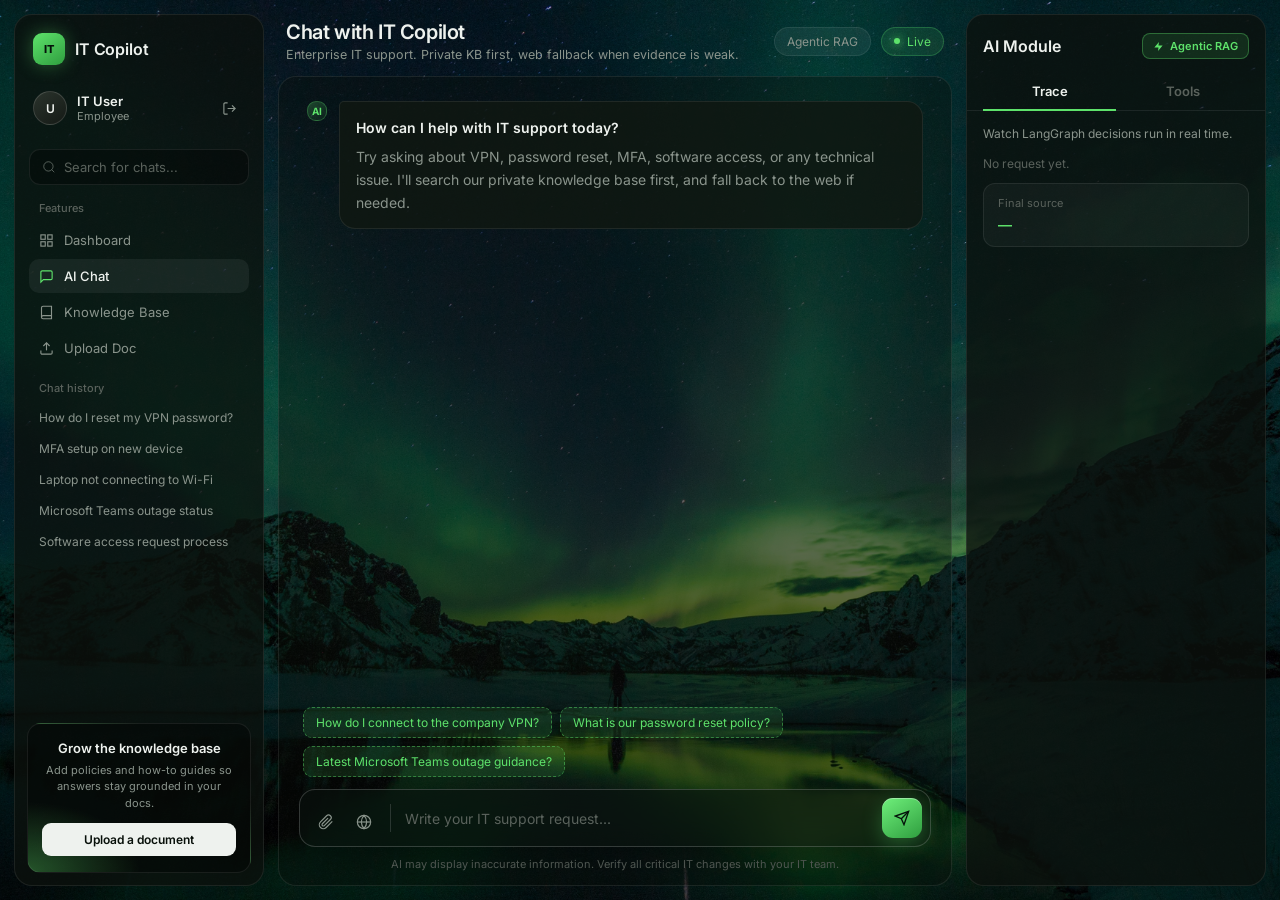
==== commit a91af410: "feat: add base layout, static assets, and UI styles for IT support agentic RAG copilot" ====
--- a/templates/index.html
+++ b/templates/index.html
@@ -1,5 +1,6 @@
 <!DOCTYPE html>
 <html lang="en">
+
 <head>
     <meta charset="UTF-8" />
     <meta name="viewport" content="width=device-width, initial-scale=1.0" />
@@ -7,231 +8,272 @@
     <link rel="preconnect" href="https://fonts.googleapis.com" />
     <link rel="preconnect" href="https://fonts.gstatic.com" crossorigin />
     <link href="https://fonts.googleapis.com/css2?family=Inter:wght@400;500;600;700&display=swap" rel="stylesheet" />
-    <link rel="stylesheet" href="/static/css/style.css?v=4" />
+    <link rel="stylesheet" href="/static/css/style.css?v=8" />
+    <link rel="stylesheet" href="/static/css/style.css?v=9" />
 </head>
+
 <body>
 
-<div class="app-shell">
-
-    <!-- LEFT SIDEBAR -->
-    <aside class="sidebar">
-        <div class="sidebar-inner">
-
-            <div class="app-logo">
-                <div class="logo-mark">IT</div>
-                <span class="logo-name">IT Copilot</span>
-            </div>
-
-            <div class="user-card">
-                <div class="user-avatar">U</div>
-                <div class="user-info">
-                    <div class="user-name">IT User</div>
-                    <div class="user-role">Employee</div>
-                </div>
-                <a href="/logout" class="logout-icon" title="Logout">
-                    <svg width="15" height="15" fill="none" viewBox="0 0 24 24" stroke="currentColor"><path d="M9 21H5a2 2 0 0 1-2-2V5a2 2 0 0 1 2-2h4"/><polyline points="16 17 21 12 16 7"/><line x1="21" y1="12" x2="9" y2="12"/></svg>
-                </a>
-            </div>
-
-            <div class="search-bar">
-                <svg width="14" height="14" fill="none" viewBox="0 0 24 24" stroke="currentColor"><circle cx="11" cy="11" r="8"/><path d="m21 21-4.35-4.35"/></svg>
-                <input type="text" placeholder="Search for chats..." />
-            </div>
-
-            <div class="nav-section">
-                <div class="nav-label">Features</div>
-                <a class="nav-item">
-                    <svg width="15" height="15" fill="none" viewBox="0 0 24 24" stroke="currentColor"><rect x="3" y="3" width="7" height="7"/><rect x="14" y="3" width="7" height="7"/><rect x="14" y="14" width="7" height="7"/><rect x="3" y="14" width="7" height="7"/></svg>
-                    Dashboard
-                </a>
-                <a class="nav-item active">
-                    <svg width="15" height="15" fill="none" viewBox="0 0 24 24" stroke="currentColor"><path d="M21 15a2 2 0 0 1-2 2H7l-4 4V5a2 2 0 0 1 2-2h14a2 2 0 0 1 2 2z"/></svg>
-                    AI Chat
-                </a>
-                <a class="nav-item">
-                    <svg width="15" height="15" fill="none" viewBox="0 0 24 24" stroke="currentColor"><path d="M4 19.5A2.5 2.5 0 0 1 6.5 17H20"/><path d="M6.5 2H20v20H6.5A2.5 2.5 0 0 1 4 19.5v-15A2.5 2.5 0 0 1 6.5 2z"/></svg>
-                    Knowledge Base
-                </a>
-                <a class="nav-item" id="openUpload">
-                    <svg width="15" height="15" fill="none" viewBox="0 0 24 24" stroke="currentColor"><path d="M21 15v4a2 2 0 0 1-2 2H5a2 2 0 0 1-2-2v-4"/><polyline points="17 8 12 3 7 8"/><line x1="12" y1="3" x2="12" y2="15"/></svg>
-                    Upload Doc
-                </a>
-            </div>
-
-            <div class="nav-section history-section">
-                <div class="nav-label">Chat history</div>
-                <div class="history-item">How do I reset my VPN password?</div>
-                <div class="history-item">MFA setup on new device</div>
-                <div class="history-item">Laptop not connecting to Wi-Fi</div>
-                <div class="history-item">Microsoft Teams outage status</div>
-                <div class="history-item">Software access request process</div>
-            </div>
+    <div class="app-shell">
+
+        <!-- LEFT SIDEBAR -->
+        <aside class="sidebar">
+            <div class="sidebar-inner">
+
+                <div class="app-logo">
+                    <div class="logo-mark">IT</div>
+                    <span class="logo-name">IT Copilot</span>
+                </div>
+
+                <div class="user-card">
+                    <div class="user-avatar">U</div>
+                    <div class="user-info">
+                        <div class="user-name">IT User</div>
+                        <div class="user-role">Employee</div>
+                    </div>
+                    <a href="/logout" class="logout-icon" title="Logout">
+                        <svg width="15" height="15" fill="none" viewBox="0 0 24 24" stroke="currentColor">
+                            <path d="M9 21H5a2 2 0 0 1-2-2V5a2 2 0 0 1 2-2h4" />
+                            <polyline points="16 17 21 12 16 7" />
+                            <line x1="21" y1="12" x2="9" y2="12" />
+                        </svg>
+                    </a>
+                </div>
+
+                <div class="search-bar">
+                    <svg width="14" height="14" fill="none" viewBox="0 0 24 24" stroke="currentColor">
+                        <circle cx="11" cy="11" r="8" />
+                        <path d="m21 21-4.35-4.35" />
+                    </svg>
+                    <input type="text" placeholder="Search for chats..." />
+                </div>
+
+                <div class="nav-section">
+                    <div class="nav-label">Features</div>
+                    <a class="nav-item">
+                        <svg width="15" height="15" fill="none" viewBox="0 0 24 24" stroke="currentColor">
+                            <rect x="3" y="3" width="7" height="7" />
+                            <rect x="14" y="3" width="7" height="7" />
+                            <rect x="14" y="14" width="7" height="7" />
+                            <rect x="3" y="14" width="7" height="7" />
+                        </svg>
+                        Dashboard
+                    </a>
+                    <a class="nav-item active">
+                        <svg width="15" height="15" fill="none" viewBox="0 0 24 24" stroke="currentColor">
+                            <path d="M21 15a2 2 0 0 1-2 2H7l-4 4V5a2 2 0 0 1 2-2h14a2 2 0 0 1 2 2z" />
+                        </svg>
+                        AI Chat
+                    </a>
+                    <a class="nav-item">
+                        <svg width="15" height="15" fill="none" viewBox="0 0 24 24" stroke="currentColor">
+                            <path d="M4 19.5A2.5 2.5 0 0 1 6.5 17H20" />
+                            <path d="M6.5 2H20v20H6.5A2.5 2.5 0 0 1 4 19.5v-15A2.5 2.5 0 0 1 6.5 2z" />
+                        </svg>
+                        Knowledge Base
+                    </a>
+                    <a class="nav-item" id="openUpload">
+                        <svg width="15" height="15" fill="none" viewBox="0 0 24 24" stroke="currentColor">
+                            <path d="M21 15v4a2 2 0 0 1-2 2H5a2 2 0 0 1-2-2v-4" />
+                            <polyline points="17 8 12 3 7 8" />
+                            <line x1="12" y1="3" x2="12" y2="15" />
+                        </svg>
+                        Upload Doc
+                    </a>
+                </div>
+
+                <div class="nav-section history-section">
+                    <div class="nav-label">Chat history</div>
+                    <div class="history-item">How do I reset my VPN password?</div>
+                    <div class="history-item">MFA setup on new device</div>
+                    <div class="history-item">Laptop not connecting to Wi-Fi</div>
+                    <div class="history-item">Microsoft Teams outage status</div>
+                    <div class="history-item">Software access request process</div>
+                </div>
+            </div>
+
+            <div class="sidebar-footer">
+                <div class="promo-card">
+                    <strong>Grow the knowledge base</strong>
+                    <p>Add policies and how-to guides so answers stay grounded in your docs.</p>
+                    <button type="button" class="promo-btn" id="openUpload3">Upload a document</button>
+                </div>
+            </div>
+        </aside>
+
+        <!-- MAIN CHAT AREA -->
+        <main class="main-area">
+            <header class="chat-header">
+                <div>
+                    <h2>Chat with IT Copilot</h2>
+                    <p class="header-sub">Enterprise IT support. Private KB first, web fallback when evidence is weak.
+                    </p>
+                </div>
+                <div class="header-actions">
+                    <span class="pill">Agentic RAG</span>
+                    <span class="status-pill"><span class="status-dot"></span>Live</span>
+                </div>
+            </header>
+
+            <div class="chat-panel">
+                <section id="chat" class="chat-messages">
+                    <div class="message assistant">
+                        <div class="avatar">AI</div>
+                        <div class="bubble">
+                            <strong>How can I help with IT support today?</strong>
+                            <p>Try asking about VPN, password reset, MFA, software access, or any technical issue. I'll
+                                search our private knowledge base first, and fall back to the web if needed.</p>
+                        </div>
+                    </div>
+                </section>
+
+                <div class="example-chips">
+                    <button class="chip example">How do I connect to the company VPN?</button>
+                    <button class="chip example">What is our password reset policy?</button>
+                    <button class="chip example">Latest Microsoft Teams outage guidance?</button>
+                </div>
+
+                <div class="input-wrap">
+                    <form id="chatForm" class="input-bar">
+                        <button type="button" class="icon-btn" id="openUpload2" title="Upload document">
+                            <svg width="16" height="16" fill="none" viewBox="0 0 24 24" stroke="currentColor">
+                                <path
+                                    d="M21.44 11.05l-9.19 9.19a6 6 0 0 1-8.49-8.49l9.19-9.19a4 4 0 0 1 5.66 5.66l-9.2 9.19a2 2 0 0 1-2.83-2.83l8.49-8.48" />
+                            </svg>
+                        </button>
+                        <button type="button" class="icon-btn" title="Web search enabled">
+                            <svg width="16" height="16" fill="none" viewBox="0 0 24 24" stroke="currentColor">
+                                <circle cx="12" cy="12" r="10" />
+                                <line x1="2" y1="12" x2="22" y2="12" />
+                                <path
+                                    d="M12 2a15.3 15.3 0 0 1 4 10 15.3 15.3 0 0 1-4 10 15.3 15.3 0 0 1-4-10 15.3 15.3 0 0 1 4-10z" />
+                            </svg>
+                        </button>
+                        <span class="divider"></span>
+                        <textarea id="question" rows="1" placeholder="Write your IT support request..."
+                            required></textarea>
+                        <button type="submit" class="send-btn" title="Send">
+                            <svg width="16" height="16" fill="none" viewBox="0 0 24 24" stroke="currentColor">
+                                <line x1="22" y1="2" x2="11" y2="13" />
+                                <polygon points="22 2 15 22 11 13 2 9 22 2" />
+                            </svg>
+                        </button>
+                    </form>
+                    <p class="disclaimer">AI may display inaccurate information. Verify all critical IT changes with
+                        your IT team.</p>
+                </div>
+            </div>
+        </main>
+
+        <!-- RIGHT PANEL -->
+        <aside class="right-panel">
+            <div class="panel-header">
+                <h3>AI Module</h3>
+                <div class="version-badge"><svg width="11" height="11" viewBox="0 0 24 24" fill="currentColor">
+                        <path d="M13 2 3 14h9l-1 8 10-12h-9z" />
+                    </svg>Agentic RAG</div>
+            </div>
+
+            <div class="panel-tabs">
+                <button class="tab-btn active" data-tab="trace">Trace</button>
+                <button class="tab-btn" data-tab="tools">Tools</button>
+            </div>
+
+            <div class="tab-content" id="tab-trace">
+                <p class="panel-desc">Watch LangGraph decisions run in real time.</p>
+                <div id="trace" class="trace-list">
+                    <div class="empty">No request yet.</div>
+                </div>
+                <div class="source-box">
+                    <span class="source-label">Final source</span>
+                    <strong id="sourceUsed">—</strong>
+                </div>
+            </div>
+
+            <div class="tab-content hidden" id="tab-tools">
+                <p class="panel-desc">Integrated tools used by the agent.</p>
+                <div class="tool-list">
+                    <div class="tool-item">
+                        <div class="tool-icon kb">KB</div>
+                        <div class="tool-info">
+                            <div class="tool-name">Private Knowledge Base</div>
+                            <div class="tool-desc">Company IT docs via Pinecone</div>
+                        </div>
+                        <span class="tool-status on"></span>
+                    </div>
+                    <div class="tool-item">
+                        <div class="tool-icon web">WEB</div>
+                        <div class="tool-info">
+                            <div class="tool-name">Tavily Web Search</div>
+                            <div class="tool-desc">Fallback when KB is weak</div>
+                        </div>
+                        <span class="tool-status on"></span>
+                    </div>
+                    <div class="tool-item">
+                        <div class="tool-icon llm">AI</div>
+                        <div class="tool-info">
+                            <div class="tool-name">Groq LLM</div>
+                            <div class="tool-desc">openai/gpt-oss-120b</div>
+                        </div>
+                        <span class="tool-status on"></span>
+                    </div>
+                    <div class="tool-item">
+                        <div class="tool-icon emb">EM</div>
+                        <div class="tool-info">
+                            <div class="tool-name">HuggingFace Embeddings</div>
+                            <div class="tool-desc">all-MiniLM-L6-v2, local</div>
+                        </div>
+                        <span class="tool-status on"></span>
+                    </div>
+                </div>
+
+                <div class="workflow-steps">
+                    <div class="steps-label">LangGraph workflow</div>
+                    <div class="step-item">1. Route question</div>
+                    <div class="step-item">2. Retrieve private KB</div>
+                    <div class="step-item">3. Grade evidence</div>
+                    <div class="step-item">4. Web fallback if weak</div>
+                    <div class="step-item">5. Rewrite &amp; retry</div>
+                    <div class="step-item">6. Grounded answer</div>
+                </div>
+            </div>
+        </aside>
+    </div>
+
+    <!-- UPLOAD MODAL -->
+    <div id="uploadModal" class="modal hidden">
+        <div class="modal-card">
+            <div class="modal-head">
+                <h3>Ingest Company Document</h3>
+                <button id="closeUpload" aria-label="Close">×</button>
+            </div>
+            <p class="modal-desc">Upload PDF, TXT, Markdown, or DOCX. Chunked, embedded, and indexed into Pinecone.</p>
+            <input id="adminKey" type="password" placeholder="Admin API key" />
+            <input id="fileInput" type="file" accept=".pdf,.txt,.md,.docx" />
+            <button id="uploadBtn" class="send-btn full">Index Document</button>
+            <div id="uploadStatus" class="upload-status"></div>
         </div>
-
-        <div class="sidebar-footer">
-            <div class="promo-card">
-                <strong>Grow the knowledge base</strong>
-                <p>Add policies and how-to guides so answers stay grounded in your docs.</p>
-                <button type="button" class="promo-btn" id="openUpload3">Upload a document</button>
-            </div>
-        </div>
-    </aside>
-
-    <!-- MAIN CHAT AREA -->
-    <main class="main-area">
-        <header class="chat-header">
-            <div>
-                <h2>Chat with IT Copilot</h2>
-                <p class="header-sub">Enterprise IT support. Private KB first, web fallback when evidence is weak.</p>
-            </div>
-            <div class="header-actions">
-                <span class="pill">Agentic RAG</span>
-                <span class="status-pill"><span class="status-dot"></span>Live</span>
-            </div>
-        </header>
-
-        <div class="chat-panel">
-            <section id="chat" class="chat-messages">
-                <div class="message assistant">
-                    <div class="avatar">AI</div>
-                    <div class="bubble">
-                        <strong>How can I help with IT support today?</strong>
-                        <p>Try asking about VPN, password reset, MFA, software access, or any technical issue. I'll search our private knowledge base first, and fall back to the web if needed.</p>
-                    </div>
-                </div>
-            </section>
-
-            <div class="example-chips">
-                <button class="chip example">How do I connect to the company VPN?</button>
-                <button class="chip example">What is our password reset policy?</button>
-                <button class="chip example">Latest Microsoft Teams outage guidance?</button>
-            </div>
-
-            <div class="input-wrap">
-                <form id="chatForm" class="input-bar">
-                    <button type="button" class="icon-btn" id="openUpload2" title="Upload document">
-                        <svg width="16" height="16" fill="none" viewBox="0 0 24 24" stroke="currentColor"><path d="M21.44 11.05l-9.19 9.19a6 6 0 0 1-8.49-8.49l9.19-9.19a4 4 0 0 1 5.66 5.66l-9.2 9.19a2 2 0 0 1-2.83-2.83l8.49-8.48"/></svg>
-                    </button>
-                    <button type="button" class="icon-btn" title="Web search enabled">
-                        <svg width="16" height="16" fill="none" viewBox="0 0 24 24" stroke="currentColor"><circle cx="12" cy="12" r="10"/><line x1="2" y1="12" x2="22" y2="12"/><path d="M12 2a15.3 15.3 0 0 1 4 10 15.3 15.3 0 0 1-4 10 15.3 15.3 0 0 1-4-10 15.3 15.3 0 0 1 4-10z"/></svg>
-                    </button>
-                    <span class="divider"></span>
-                    <textarea id="question" rows="1" placeholder="Write your IT support request..." required></textarea>
-                    <button type="submit" class="send-btn" title="Send">
-                        <svg width="16" height="16" fill="none" viewBox="0 0 24 24" stroke="currentColor"><line x1="22" y1="2" x2="11" y2="13"/><polygon points="22 2 15 22 11 13 2 9 22 2"/></svg>
-                    </button>
-                </form>
-                <p class="disclaimer">AI may display inaccurate information. Verify all critical IT changes with your IT team.</p>
-            </div>
-        </div>
-    </main>
-
-    <!-- RIGHT PANEL -->
-    <aside class="right-panel">
-        <div class="panel-header">
-            <h3>AI Module</h3>
-            <div class="version-badge"><svg width="11" height="11" viewBox="0 0 24 24" fill="currentColor"><path d="M13 2 3 14h9l-1 8 10-12h-9z"/></svg>Agentic RAG</div>
-        </div>
-
-        <div class="panel-tabs">
-            <button class="tab-btn active" data-tab="trace">Trace</button>
-            <button class="tab-btn" data-tab="tools">Tools</button>
-        </div>
-
-        <div class="tab-content" id="tab-trace">
-            <p class="panel-desc">Watch LangGraph decisions run in real time.</p>
-            <div id="trace" class="trace-list">
-                <div class="empty">No request yet.</div>
-            </div>
-            <div class="source-box">
-                <span class="source-label">Final source</span>
-                <strong id="sourceUsed">—</strong>
-            </div>
-        </div>
-
-        <div class="tab-content hidden" id="tab-tools">
-            <p class="panel-desc">Integrated tools used by the agent.</p>
-            <div class="tool-list">
-                <div class="tool-item">
-                    <div class="tool-icon kb">KB</div>
-                    <div class="tool-info">
-                        <div class="tool-name">Private Knowledge Base</div>
-                        <div class="tool-desc">Company IT docs via Pinecone</div>
-                    </div>
-                    <span class="tool-status on"></span>
-                </div>
-                <div class="tool-item">
-                    <div class="tool-icon web">WEB</div>
-                    <div class="tool-info">
-                        <div class="tool-name">Tavily Web Search</div>
-                        <div class="tool-desc">Fallback when KB is weak</div>
-                    </div>
-                    <span class="tool-status on"></span>
-                </div>
-                <div class="tool-item">
-                    <div class="tool-icon llm">AI</div>
-                    <div class="tool-info">
-                        <div class="tool-name">Groq LLM</div>
-                        <div class="tool-desc">openai/gpt-oss-120b</div>
-                    </div>
-                    <span class="tool-status on"></span>
-                </div>
-                <div class="tool-item">
-                    <div class="tool-icon emb">EM</div>
-                    <div class="tool-info">
-                        <div class="tool-name">HuggingFace Embeddings</div>
-                        <div class="tool-desc">all-MiniLM-L6-v2, local</div>
-                    </div>
-                    <span class="tool-status on"></span>
-                </div>
-            </div>
-
-            <div class="workflow-steps">
-                <div class="steps-label">LangGraph workflow</div>
-                <div class="step-item">1. Route question</div>
-                <div class="step-item">2. Retrieve private KB</div>
-                <div class="step-item">3. Grade evidence</div>
-                <div class="step-item">4. Web fallback if weak</div>
-                <div class="step-item">5. Rewrite &amp; retry</div>
-                <div class="step-item">6. Grounded answer</div>
-            </div>
-        </div>
-    </aside>
-</div>
-
-<!-- UPLOAD MODAL -->
-<div id="uploadModal" class="modal hidden">
-    <div class="modal-card">
-        <div class="modal-head">
-            <h3>Ingest Company Document</h3>
-            <button id="closeUpload" aria-label="Close">×</button>
-        </div>
-        <p class="modal-desc">Upload PDF, TXT, Markdown, or DOCX. Chunked, embedded, and indexed into Pinecone.</p>
-        <input id="adminKey" type="password" placeholder="Admin API key" />
-        <input id="fileInput" type="file" accept=".pdf,.txt,.md,.docx" />
-        <button id="uploadBtn" class="send-btn full">Index Document</button>
-        <div id="uploadStatus" class="upload-status"></div>
     </div>
-</div>
-
-<script src="/static/js/app.js?v=4"></script>
-<script>
-// Tab switching
-document.querySelectorAll('.tab-btn').forEach(btn => {
-    btn.addEventListener('click', () => {
-        document.querySelectorAll('.tab-btn').forEach(b => b.classList.remove('active'));
-        document.querySelectorAll('.tab-content').forEach(c => c.classList.add('hidden'));
-        btn.classList.add('active');
-        document.getElementById('tab-' + btn.dataset.tab).classList.remove('hidden');
-    });
-});
-// Extra upload triggers
-['openUpload2', 'openUpload3'].forEach(id => {
-    document.getElementById(id).onclick = () => document.getElementById('uploadModal').classList.remove('hidden');
-});
-// Auto-resize textarea
-const ta = document.getElementById('question');
-ta.addEventListener('input', () => { ta.style.height = 'auto'; ta.style.height = Math.min(ta.scrollHeight, 140) + 'px'; });
-</script>
+
+    <script src="/static/js/app.js?v=5"></script>
+    <script>
+        // Tab switching
+        document.querySelectorAll('.tab-btn').forEach(btn => {
+            btn.addEventListener('click', () => {
+                document.querySelectorAll('.tab-btn').forEach(b => b.classList.remove('active'));
+                document.querySelectorAll('.tab-content').forEach(c => c.classList.add('hidden'));
+                btn.classList.add('active');
+                document.getElementById('tab-' + btn.dataset.tab).classList.remove('hidden');
+            });
+        });
+        // Extra upload triggers
+        ['openUpload2', 'openUpload3'].forEach(id => {
+            document.getElementById(id).onclick = () => document.getElementById('uploadModal').classList.remove('hidden');
+        });
+        // Auto-resize textarea
+        const ta = document.getElementById('question');
+        ta.addEventListener('input', () => { ta.style.height = 'auto'; ta.style.height = Math.min(ta.scrollHeight, 140) + 'px'; });
+    </script>
 </body>
-</html>
+
+</html>
--- a/static/css/style.css
+++ b/static/css/style.css
@@ -9,423 +9,1104 @@
 
 :root {
     --bg: #060907;
-    --glass: rgba(255,255,255,.035);
-    --glass-2: rgba(255,255,255,.06);
-    --line: rgba(255,255,255,.08);
-    --line-2: rgba(255,255,255,.14);
+    --glass: rgba(255, 255, 255, .035);
+    --glass-2: rgba(255, 255, 255, .06);
+    --line: rgba(255, 255, 255, .08);
+    --line-2: rgba(255, 255, 255, .14);
     --text: #eef2ee;
     --muted: #8a948c;
     --dim: #5a625c;
     --green: #5ee26b;
     --green-d: #2f9e3f;
-    --green-soft: rgba(94,226,107,.12);
-}
-
-* { box-sizing: border-box; margin: 0; padding: 0; }
+    --green-soft: rgba(94, 226, 107, .12);
+}
+
+* {
+    box-sizing: border-box;
+    margin: 0;
+    padding: 0;
+}
 
 body {
     font-family: Inter, ui-sans-serif, system-ui, -apple-system, "Segoe UI", sans-serif;
     background:
-        radial-gradient(900px 500px at 85% -10%, rgba(94,226,107,.10), transparent 60%),
-        radial-gradient(700px 500px at -5% 105%, rgba(94,226,107,.07), transparent 60%),
-        var(--bg);
+        linear-gradient(rgba(0, 0, 0, 0.22), rgba(0, 0, 0, 0.45)),
+        url('/static/img/bg.jpg') center / cover no-repeat fixed;
     color: var(--text);
     min-height: 100vh;
-    display: grid;
-    place-items: center;
-    padding: 16px;
+    display: flex;
+    padding: 0;
+    margin: 0;
     -webkit-font-smoothing: antialiased;
 }
 
-:focus-visible { outline: 2px solid var(--green); outline-offset: 2px; }
+:focus-visible {
+    outline: 2px solid var(--green);
+    outline-offset: 2px;
+}
 
 /* scrollbars */
-* { scrollbar-width: thin; scrollbar-color: rgba(255,255,255,.12) transparent; }
+* {
+    scrollbar-width: thin;
+    scrollbar-color: rgba(255, 255, 255, .12) transparent;
+}
 
 /* ── APP SHELL ─────────────────────────────── */
 .app-shell {
     width: 100%;
-    max-width: 1440px;
-    height: calc(100vh - 32px);
+    max-width: 100%;
+    height: 100vh;
     display: grid;
     grid-template-columns: 250px 1fr 300px;
     gap: 14px;
     padding: 14px;
-    background: linear-gradient(180deg, #0b100c, #050705);
-    border: 1px solid var(--line);
-    border-radius: 26px;
-    box-shadow: 0 40px 100px rgba(0,0,0,.6), inset 0 1px 0 rgba(255,255,255,.06);
-}
-
-.sidebar, .main-area, .right-panel { min-height: 0; }
-
-.sidebar, .right-panel {
-    background: linear-gradient(180deg, rgba(255,255,255,.05), rgba(255,255,255,.02));
+    background: transparent;
+    border: none;
+    border-radius: 0;
+    box-shadow: none;
+}
+
+.sidebar,
+.main-area,
+.right-panel {
+    min-height: 0;
+}
+
+.sidebar,
+.right-panel {
+    background: rgba(12, 17, 14, 0.78);
     border: 1px solid var(--line);
     border-radius: 18px;
-    backdrop-filter: blur(20px);
 }
 
 /* ── SIDEBAR ───────────────────────────────── */
-.sidebar { display: flex; flex-direction: column; justify-content: space-between; overflow: hidden; }
+.sidebar {
+    display: flex;
+    flex-direction: column;
+    justify-content: space-between;
+    overflow: hidden;
+}
 
 .sidebar-inner {
-    display: flex; flex-direction: column; gap: 16px;
-    padding: 16px 14px; overflow-y: auto; flex: 1;
-}
-
-.app-logo { display: flex; align-items: center; gap: 10px; padding: 2px 4px; }
+    display: flex;
+    flex-direction: column;
+    gap: 16px;
+    padding: 16px 14px;
+    overflow-y: auto;
+    flex: 1;
+}
+
+.app-logo {
+    display: flex;
+    align-items: center;
+    gap: 10px;
+    padding: 2px 4px;
+}
 
 .logo-mark {
-    width: 32px; height: 32px; border-radius: 9px;
+    width: 32px;
+    height: 32px;
+    border-radius: 9px;
     background: linear-gradient(145deg, var(--green), var(--green-d));
-    color: #04120a; display: grid; place-items: center;
-    font-size: 11px; font-weight: 800;
-    box-shadow: 0 0 18px rgba(94,226,107,.35);
-}
-.logo-name { font-weight: 600; font-size: 16px; letter-spacing: -.01em; }
+    color: #04120a;
+    display: grid;
+    place-items: center;
+    font-size: 11px;
+    font-weight: 800;
+    box-shadow: 0 0 18px rgba(94, 226, 107, .35);
+}
+
+.logo-name {
+    font-weight: 600;
+    font-size: 16px;
+    letter-spacing: -.01em;
+}
 
 .user-card {
-    display: flex; align-items: center; gap: 10px;
+    display: flex;
+    align-items: center;
+    gap: 10px;
     padding: 8px 6px 8px 4px;
 }
+
 .user-avatar {
-    width: 34px; height: 34px; border-radius: 50%;
+    width: 34px;
+    height: 34px;
+    border-radius: 50%;
     background: linear-gradient(145deg, #2a332c, #151a16);
     border: 1px solid var(--line-2);
-    display: grid; place-items: center;
-    font-size: 12px; font-weight: 600; color: var(--text); flex-shrink: 0;
-}
-.user-info { flex: 1; min-width: 0; }
-.user-name { font-size: 13px; font-weight: 600; }
-.user-role { font-size: 11px; color: var(--muted); }
+    display: grid;
+    place-items: center;
+    font-size: 12px;
+    font-weight: 600;
+    color: var(--text);
+    flex-shrink: 0;
+}
+
+.user-info {
+    flex: 1;
+    min-width: 0;
+}
+
+.user-name {
+    font-size: 13px;
+    font-weight: 600;
+}
+
+.user-role {
+    font-size: 11px;
+    color: var(--muted);
+}
 
 .logout-icon {
-    color: var(--muted); display: grid; place-items: center;
-    padding: 6px; border-radius: 8px; text-decoration: none;
+    color: var(--muted);
+    display: grid;
+    place-items: center;
+    padding: 6px;
+    border-radius: 8px;
+    text-decoration: none;
     transition: color .15s, background .15s;
 }
-.logout-icon:hover { color: var(--text); background: var(--glass-2); }
-.logout-icon svg, .nav-item svg, .icon-btn svg { stroke-width: 1.8; }
+
+.logout-icon:hover {
+    color: var(--text);
+    background: var(--glass-2);
+}
+
+.logout-icon svg,
+.nav-item svg,
+.icon-btn svg {
+    stroke-width: 1.8;
+}
 
 .search-bar {
-    display: flex; align-items: center; gap: 8px;
-    background: rgba(0,0,0,.35);
+    display: flex;
+    align-items: center;
+    gap: 8px;
+    background: rgba(0, 0, 0, .35);
     border: 1px solid var(--line);
-    border-radius: 11px; padding: 9px 12px;
-    color: var(--muted); font-size: 13px;
+    border-radius: 11px;
+    padding: 9px 12px;
+    color: var(--muted);
+    font-size: 13px;
     transition: border-color .15s;
 }
-.search-bar:focus-within { border-color: rgba(94,226,107,.5); }
+
+.search-bar:focus-within {
+    border-color: rgba(94, 226, 107, .5);
+}
+
 .search-bar input {
-    background: none; border: none; outline: none;
-    color: var(--text); font: inherit; flex: 1; min-width: 0;
-}
-.search-bar input::placeholder { color: var(--dim); }
-
-.nav-section { display: flex; flex-direction: column; gap: 2px; }
-.nav-label { font-size: 11px; font-weight: 500; color: var(--dim); padding: 0 10px; margin-bottom: 6px; }
+    background: none;
+    border: none;
+    outline: none;
+    color: var(--text);
+    font: inherit;
+    flex: 1;
+    min-width: 0;
+}
+
+.search-bar input::placeholder {
+    color: var(--dim);
+}
+
+.nav-section {
+    display: flex;
+    flex-direction: column;
+    gap: 2px;
+}
+
+.nav-label {
+    font-size: 11px;
+    font-weight: 500;
+    color: var(--dim);
+    padding: 0 10px;
+    margin-bottom: 6px;
+}
 
 .nav-item {
-    display: flex; align-items: center; gap: 10px;
-    padding: 9px 10px; border-radius: 10px;
-    font-size: 13px; color: var(--muted);
-    cursor: pointer; text-decoration: none;
+    display: flex;
+    align-items: center;
+    gap: 10px;
+    padding: 9px 10px;
+    border-radius: 10px;
+    font-size: 13px;
+    color: var(--muted);
+    cursor: pointer;
+    text-decoration: none;
     transition: background .15s, color .15s;
 }
-.nav-item:hover { background: var(--glass-2); color: var(--text); }
-.nav-item.active { color: var(--text); font-weight: 500; background: var(--glass-2); }
-.nav-item.active svg { color: var(--green); }
-
-.history-section { flex: 1; }
+
+.nav-item:hover {
+    background: var(--glass-2);
+    color: var(--text);
+}
+
+.nav-item.active {
+    color: var(--text);
+    font-weight: 500;
+    background: var(--glass-2);
+}
+
+.nav-item.active svg {
+    color: var(--green);
+}
+
+.history-section {
+    flex: 1;
+}
+
 .history-item {
-    font-size: 12px; color: var(--muted);
-    padding: 7px 10px; border-radius: 8px; cursor: pointer;
-    white-space: nowrap; overflow: hidden; text-overflow: ellipsis;
+    font-size: 12px;
+    color: var(--muted);
+    padding: 7px 10px;
+    border-radius: 8px;
+    cursor: pointer;
+    white-space: nowrap;
+    overflow: hidden;
+    text-overflow: ellipsis;
     transition: color .15s, background .15s;
 }
-.history-item:hover { color: var(--text); background: var(--glass); }
-
-.sidebar-footer { padding: 12px; }
+
+.history-item:hover {
+    color: var(--text);
+    background: var(--glass);
+}
+
+.sidebar-footer {
+    padding: 12px;
+}
+
 .promo-card {
-    position: relative; overflow: hidden;
-    border: 1px solid var(--line); border-radius: 14px;
-    padding: 16px 14px; text-align: center;
+    position: relative;
+    overflow: hidden;
+    border: 1px solid var(--line);
+    border-radius: 14px;
+    padding: 16px 14px;
+    text-align: center;
     background:
-        radial-gradient(160px 100px at 0% 100%, rgba(94,226,107,.35), transparent 70%),
-        rgba(0,0,0,.35);
-}
-.promo-card strong { font-size: 13px; font-weight: 600; display: block; }
-.promo-card p { font-size: 11px; color: var(--muted); line-height: 1.5; margin: 6px 0 12px; }
+        radial-gradient(160px 100px at 0% 100%, rgba(94, 226, 107, .35), transparent 70%),
+        rgba(0, 0, 0, .35);
+}
+
+.promo-card strong {
+    font-size: 13px;
+    font-weight: 600;
+    display: block;
+}
+
+.promo-card p {
+    font-size: 11px;
+    color: var(--muted);
+    line-height: 1.5;
+    margin: 6px 0 12px;
+}
+
 .promo-btn {
-    width: 100%; border: none; border-radius: 9px; padding: 9px;
-    background: var(--text); color: #08100a;
-    font: inherit; font-size: 12px; font-weight: 600; cursor: pointer;
+    width: 100%;
+    border: none;
+    border-radius: 9px;
+    padding: 9px;
+    background: var(--text);
+    color: #08100a;
+    font: inherit;
+    font-size: 12px;
+    font-weight: 600;
+    cursor: pointer;
     transition: transform .15s, background .15s;
 }
-.promo-btn:hover { background: #fff; transform: translateY(-1px); }
+
+.promo-btn:hover {
+    background: #fff;
+    transform: translateY(-1px);
+}
 
 /* ── MAIN ──────────────────────────────────── */
-.main-area { display: flex; flex-direction: column; min-width: 0; overflow: hidden; }
+.main-area {
+    display: flex;
+    flex-direction: column;
+    min-width: 0;
+    overflow: hidden;
+}
 
 .chat-header {
     padding: 6px 8px 14px;
-    display: flex; align-items: center; justify-content: space-between; gap: 12px;
+    display: flex;
+    align-items: center;
+    justify-content: space-between;
+    gap: 12px;
     flex-shrink: 0;
 }
-.chat-header h2 { font-size: 20px; font-weight: 600; letter-spacing: -.02em; }
-.header-sub { font-size: 12.5px; color: var(--muted); margin-top: 3px; }
-.header-actions { display: flex; align-items: center; gap: 10px; flex-shrink: 0; }
+
+.chat-header h2 {
+    font-size: 20px;
+    font-weight: 600;
+    letter-spacing: -.02em;
+}
+
+.header-sub {
+    font-size: 12.5px;
+    color: var(--muted);
+    margin-top: 3px;
+}
+
+.header-actions {
+    display: flex;
+    align-items: center;
+    gap: 10px;
+    flex-shrink: 0;
+}
 
 .pill {
-    background: var(--glass-2); border: 1px solid var(--line);
-    padding: 6px 12px; border-radius: 999px; font-size: 12px; color: var(--muted);
-}
+    background: var(--glass-2);
+    border: 1px solid var(--line);
+    padding: 6px 12px;
+    border-radius: 999px;
+    font-size: 12px;
+    color: var(--muted);
+}
+
 .status-pill {
-    display: flex; align-items: center; gap: 7px; font-size: 12px; color: var(--green);
-    background: var(--green-soft); border: 1px solid rgba(94,226,107,.25);
-    padding: 6px 12px; border-radius: 999px;
-}
+    display: flex;
+    align-items: center;
+    gap: 7px;
+    font-size: 12px;
+    color: var(--green);
+    background: var(--green-soft);
+    border: 1px solid rgba(94, 226, 107, .25);
+    padding: 6px 12px;
+    border-radius: 999px;
+}
+
 .status-dot {
-    width: 6px; height: 6px; border-radius: 50%;
-    background: var(--green); box-shadow: 0 0 8px var(--green);
+    width: 6px;
+    height: 6px;
+    border-radius: 50%;
+    background: var(--green);
+    box-shadow: 0 0 8px var(--green);
 }
 
 .chat-panel {
-    flex: 1; min-height: 0;
-    display: flex; flex-direction: column;
+    flex: 1;
+    min-height: 0;
+    display: flex;
+    flex-direction: column;
     border: 1px solid var(--line);
     border-radius: 18px;
-    background:
-        radial-gradient(600px 300px at 50% 0%, rgba(94,226,107,.06), transparent 70%),
-        rgba(255,255,255,.02);
+    background: rgba(10, 16, 12, 0.40);
     overflow: hidden;
 }
 
 .chat-messages {
-    flex: 1; padding: 24px 28px; overflow-y: auto;
-    display: flex; flex-direction: column; gap: 18px;
-}
-
-.message { display: flex; gap: 12px; align-items: flex-start; }
-.message.user { justify-content: flex-end; }
-.message.user .avatar { display: none; }
+    flex: 1;
+    padding: 24px 28px;
+    overflow-y: auto;
+    display: flex;
+    flex-direction: column;
+    gap: 18px;
+}
+
+.message {
+    display: flex;
+    gap: 12px;
+    align-items: flex-start;
+}
+
+.message.user {
+    justify-content: flex-end;
+}
+
+.message.user .avatar {
+    display: none;
+}
 
 .avatar {
-    width: 30px; height: 30px; border-radius: 9px;
-    background: linear-gradient(145deg, rgba(94,226,107,.25), rgba(94,226,107,.05));
-    border: 1px solid rgba(94,226,107,.3);
-    display: grid; place-items: center;
-    font-size: 10px; font-weight: 700; color: var(--green); flex-shrink: 0;
+    width: 20px;
+    height: 20px;
+    border-radius: 9px;
+    background: linear-gradient(145deg, rgba(94, 226, 107, .25), rgba(94, 226, 107, .05));
+    border: 1px solid rgba(94, 226, 107, .3);
+    display: grid;
+    place-items: center;
+    font-size: 10px;
+    font-weight: 700;
+    color: var(--green);
+    flex-shrink: 0;
 }
 
 .bubble {
     max-width: 640px;
-    background: linear-gradient(180deg, rgba(255,255,255,.08), rgba(255,255,255,.04));
+    background: rgba(16, 24, 18, 0.85);
     border: 1px solid var(--line);
-    border-radius: 16px; padding: 14px 16px;
-    line-height: 1.65; font-size: 14px; color: #dfe5df;
-    backdrop-filter: blur(10px);
-}
+    border-radius: 16px;
+    padding: 14px 16px;
+    line-height: 1.65;
+    font-size: 14px;
+    color: #dfe5df;
+}
+
 .message.user .bubble {
-    background: linear-gradient(180deg, rgba(94,226,107,.16), rgba(94,226,107,.07));
-    border-color: rgba(94,226,107,.28); color: var(--text);
+    background: rgba(35, 75, 45, 0.85);
+    border-color: rgba(94, 226, 107, .35);
+    color: var(--text);
     border-top-right-radius: 5px;
 }
-.message.assistant .bubble { border-top-left-radius: 5px; }
-.bubble p { margin: 6px 0 0; color: var(--muted); }
-.bubble strong { color: var(--text); font-weight: 600; }
+
+.message.assistant .bubble {
+    border-top-left-radius: 5px;
+}
+
+.bubble p {
+    margin: 6px 0 0;
+    color: var(--muted);
+}
+
+.bubble strong {
+    color: var(--text);
+    font-weight: 600;
+}
 
 .answer-source {
-    display: inline-block; margin-top: 10px; font-size: 11px;
-    color: var(--green); background: var(--green-soft);
-    border: 1px solid rgba(94,226,107,.25);
-    padding: 3px 9px; border-radius: 999px;
-}
+    display: inline-block;
+    margin-top: 10px;
+    font-size: 11px;
+    color: var(--green);
+    background: var(--green-soft);
+    border: 1px solid rgba(94, 226, 107, .25);
+    padding: 3px 9px;
+    border-radius: 999px;
+}
+
 .citations {
-    margin-top: 10px; padding-top: 10px;
-    border-top: 1px solid var(--line); font-size: 12px; color: var(--muted);
-}
-.citations a { color: var(--text); text-decoration: underline; text-underline-offset: 3px; }
-.citations a:hover { color: var(--green); }
+    margin-top: 10px;
+    padding-top: 10px;
+    border-top: 1px solid var(--line);
+    font-size: 12px;
+    color: var(--muted);
+}
+
+.citations a {
+    color: var(--text);
+    text-decoration: underline;
+    text-underline-offset: 3px;
+}
+
+.citations a:hover {
+    color: var(--green);
+}
 
 /* chips: dashed green like the reference */
-.example-chips { display: flex; gap: 8px; flex-wrap: wrap; padding: 0 24px 12px; flex-shrink: 0; }
+.example-chips {
+    display: flex;
+    gap: 8px;
+    flex-wrap: wrap;
+    padding: 0 24px 12px;
+    flex-shrink: 0;
+}
+
 .chip {
     background: var(--green-soft);
-    border: 1px dashed rgba(94,226,107,.45);
-    color: var(--green); border-radius: 9px;
-    padding: 7px 12px; font-size: 12px; font-family: inherit; cursor: pointer;
+    border: 1px dashed rgba(94, 226, 107, .45);
+    color: var(--green);
+    border-radius: 9px;
+    padding: 7px 12px;
+    font-size: 12px;
+    font-family: inherit;
+    cursor: pointer;
     transition: background .15s, border-color .15s;
 }
-.chip:hover { background: rgba(94,226,107,.2); border-color: var(--green); }
+
+.chip:hover {
+    background: rgba(94, 226, 107, .2);
+    border-color: var(--green);
+}
 
 /* input */
-.input-wrap { padding: 0 20px 14px; flex-shrink: 0; }
+.input-wrap {
+    padding: 0 20px 14px;
+    flex-shrink: 0;
+}
+
 .input-bar {
-    display: flex; align-items: flex-end; gap: 6px;
-    background: rgba(0,0,0,.45);
-    border: 1px solid var(--line-2);
-    border-radius: 16px; padding: 8px 8px 8px 10px;
-    transition: border-color .2s, box-shadow .2s;
-}
+    display: flex;
+    align-items: flex-end;
+    gap: 6px;
+    background: rgba(10, 18, 13, 0.55);
+    backdrop-filter: blur(18px);
+    -webkit-backdrop-filter: blur(18px);
+    border: 1px solid rgba(255, 255, 255, 0.18);
+    border-radius: 16px;
+    padding: 8px 8px 8px 10px;
+    box-shadow: 0 10px 30px rgba(0, 0, 0, 0.4);
+    transition: border-color .2s, box-shadow .2s, background .2s;
+}
+
 .input-bar:focus-within {
-    border-color: rgba(94,226,107,.5);
-    box-shadow: 0 0 0 4px rgba(94,226,107,.08);
-}
+    border-color: rgba(94, 226, 107, .55);
+    box-shadow: 0 0 0 4px rgba(94, 226, 107, .12), 0 12px 36px rgba(0, 0, 0, 0.5);
+    background: rgba(10, 18, 13, 0.72);
+}
+
 .icon-btn {
-    background: none; border: none; color: var(--muted); cursor: pointer;
-    display: grid; place-items: center; padding: 8px; border-radius: 9px; flex-shrink: 0;
+    background: none;
+    border: none;
+    color: var(--muted);
+    cursor: pointer;
+    display: grid;
+    place-items: center;
+    padding: 8px;
+    border-radius: 9px;
+    flex-shrink: 0;
     transition: color .15s, background .15s;
 }
-.icon-btn:hover { color: var(--text); background: var(--glass-2); }
-.divider { width: 1px; align-self: stretch; margin: 6px 4px; background: var(--line-2); }
+
+.icon-btn:hover {
+    color: var(--text);
+    background: var(--glass-2);
+}
+
+.divider {
+    width: 1px;
+    align-self: stretch;
+    margin: 6px 4px;
+    background: var(--line-2);
+}
 
 #question {
-    flex: 1; background: none; border: none; outline: none;
-    color: var(--text); font: inherit; font-size: 14px;
-    padding: 9px 4px; resize: none; max-height: 140px; min-height: 38px; line-height: 1.5;
-}
-#question::placeholder { color: var(--dim); }
+    flex: 1;
+    background: none;
+    border: none;
+    outline: none;
+    color: var(--text);
+    font: inherit;
+    font-size: 14px;
+    padding: 9px 4px;
+    resize: none;
+    max-height: 140px;
+    min-height: 38px;
+    line-height: 1.5;
+}
+
+#question::placeholder {
+    color: var(--dim);
+}
 
 .send-btn {
-    border: none; width: 40px; height: 40px; border-radius: 11px; cursor: pointer;
-    display: grid; place-items: center; flex-shrink: 0;
+    border: none;
+    width: 40px;
+    height: 40px;
+    border-radius: 11px;
+    cursor: pointer;
+    display: grid;
+    place-items: center;
+    flex-shrink: 0;
     background: linear-gradient(145deg, #6ff07b, var(--green-d));
     color: #04120a;
-    box-shadow: 0 6px 20px rgba(94,226,107,.3), inset 0 1px 0 rgba(255,255,255,.35);
+    box-shadow: 0 6px 20px rgba(94, 226, 107, .3), inset 0 1px 0 rgba(255, 255, 255, .35);
     transition: transform .15s, box-shadow .15s, filter .15s;
 }
-.send-btn:hover { transform: translateY(-1px); filter: brightness(1.08); box-shadow: 0 8px 26px rgba(94,226,107,.4); }
-.send-btn:disabled { opacity: .5; cursor: not-allowed; transform: none; }
-.send-btn svg { stroke-width: 2; }
-
-.disclaimer { font-size: 11px; color: var(--dim); text-align: center; margin-top: 10px; }
+
+.send-btn:hover {
+    transform: translateY(-1px);
+    filter: brightness(1.08);
+    box-shadow: 0 8px 26px rgba(94, 226, 107, .4);
+}
+
+.send-btn:disabled {
+    opacity: .5;
+    cursor: not-allowed;
+    transform: none;
+}
+
+.send-btn svg {
+    stroke-width: 2;
+}
+
+.disclaimer {
+    font-size: 11px;
+    color: var(--dim);
+    text-align: center;
+    margin-top: 10px;
+}
 
 /* ── RIGHT PANEL ───────────────────────────── */
-.right-panel { display: flex; flex-direction: column; padding: 18px 16px; gap: 14px; overflow-y: auto; }
-
-.panel-header { display: flex; align-items: center; justify-content: space-between; }
-.panel-header h3 { font-size: 16px; font-weight: 600; }
+.right-panel {
+    display: flex;
+    flex-direction: column;
+    padding: 18px 16px;
+    gap: 14px;
+    overflow-y: auto;
+}
+
+.panel-header {
+    display: flex;
+    align-items: center;
+    justify-content: space-between;
+}
+
+.panel-header h3 {
+    font-size: 16px;
+    font-weight: 600;
+}
+
 .version-badge {
-    display: flex; align-items: center; gap: 6px;
-    background: var(--green-soft); border: 1px solid rgba(94,226,107,.35);
-    color: var(--green); font-size: 11px; font-weight: 600;
-    padding: 5px 10px; border-radius: 8px;
-}
-
-.panel-tabs { display: flex; border-bottom: 1px solid var(--line); margin: 0 -16px; padding: 0 16px; }
+    display: flex;
+    align-items: center;
+    gap: 6px;
+    background: var(--green-soft);
+    border: 1px solid rgba(94, 226, 107, .35);
+    color: var(--green);
+    font-size: 11px;
+    font-weight: 600;
+    padding: 5px 10px;
+    border-radius: 8px;
+}
+
+.panel-tabs {
+    display: flex;
+    border-bottom: 1px solid var(--line);
+    margin: 0 -16px;
+    padding: 0 16px;
+}
+
 .tab-btn {
-    flex: 1; background: none; border: none; border-bottom: 2px solid transparent;
-    color: var(--dim); font-size: 13px; font-weight: 600; padding: 10px 12px;
-    cursor: pointer; font-family: inherit; margin-bottom: -1px;
+    flex: 1;
+    background: none;
+    border: none;
+    border-bottom: 2px solid transparent;
+    color: var(--dim);
+    font-size: 13px;
+    font-weight: 600;
+    padding: 10px 12px;
+    cursor: pointer;
+    font-family: inherit;
+    margin-bottom: -1px;
     transition: color .15s, border-color .15s;
 }
-.tab-btn.active { color: var(--text); border-bottom-color: var(--green); }
-.tab-btn:hover { color: var(--text); }
-
-.tab-content { display: flex; flex-direction: column; gap: 12px; }
-.tab-content.hidden, .hidden { display: none !important; }
-
-.panel-desc { font-size: 12px; color: var(--muted); line-height: 1.55; }
-
-.trace-list { display: flex; flex-direction: column; gap: 8px; }
+
+.tab-btn.active {
+    color: var(--text);
+    border-bottom-color: var(--green);
+}
+
+.tab-btn:hover {
+    color: var(--text);
+}
+
+.tab-content {
+    display: flex;
+    flex-direction: column;
+    gap: 12px;
+}
+
+.tab-content.hidden,
+.hidden {
+    display: none !important;
+}
+
+.panel-desc {
+    font-size: 12px;
+    color: var(--muted);
+    line-height: 1.55;
+}
+
+.trace-list {
+    display: flex;
+    flex-direction: column;
+    gap: 8px;
+}
+
 .trace-item {
-    font-size: 12px; line-height: 1.45; color: #cfd6cf;
-    background: var(--glass); border: 1px solid var(--line);
+    font-size: 12px;
+    line-height: 1.45;
+    color: #cfd6cf;
+    background: var(--glass);
+    border: 1px solid var(--line);
     border-left: 2px solid var(--green);
-    padding: 10px 12px; border-radius: 4px 10px 10px 4px;
-}
-.empty { font-size: 12px; color: var(--dim); }
+    padding: 10px 12px;
+    border-radius: 4px 10px 10px 4px;
+}
+
+.empty {
+    font-size: 12px;
+    color: var(--dim);
+}
 
 .source-box {
-    background: var(--glass); border: 1px solid var(--line);
-    border-radius: 12px; padding: 12px 14px;
-}
-.source-label { display: block; font-size: 11px; color: var(--dim); margin-bottom: 4px; }
-#sourceUsed { font-size: 14px; font-weight: 600; color: var(--green); }
-
-.tool-list { display: flex; flex-direction: column; gap: 8px; }
+    background: var(--glass);
+    border: 1px solid var(--line);
+    border-radius: 12px;
+    padding: 12px 14px;
+}
+
+.source-label {
+    display: block;
+    font-size: 11px;
+    color: var(--dim);
+    margin-bottom: 4px;
+}
+
+#sourceUsed {
+    font-size: 14px;
+    font-weight: 600;
+    color: var(--green);
+}
+
+.tool-list {
+    display: flex;
+    flex-direction: column;
+    gap: 8px;
+}
+
 .tool-item {
-    display: flex; align-items: center; gap: 10px;
-    background: var(--glass); border: 1px solid var(--line);
-    border-radius: 12px; padding: 10px 12px;
-}
+    display: flex;
+    align-items: center;
+    gap: 10px;
+    background: var(--glass);
+    border: 1px solid var(--line);
+    border-radius: 12px;
+    padding: 10px 12px;
+}
+
 .tool-icon {
-    width: 30px; height: 30px; border-radius: 8px;
-    background: var(--glass-2); border: 1px solid var(--line);
-    display: grid; place-items: center;
-    font-size: 9px; font-weight: 700; color: var(--text); flex-shrink: 0;
-}
-.tool-info { flex: 1; min-width: 0; }
-.tool-name { font-size: 12.5px; font-weight: 600; }
-.tool-desc { font-size: 11px; color: var(--muted); white-space: nowrap; overflow: hidden; text-overflow: ellipsis; }
+    width: 30px;
+    height: 30px;
+    border-radius: 8px;
+    background: var(--glass-2);
+    border: 1px solid var(--line);
+    display: grid;
+    place-items: center;
+    font-size: 9px;
+    font-weight: 700;
+    color: var(--text);
+    flex-shrink: 0;
+}
+
+.tool-info {
+    flex: 1;
+    min-width: 0;
+}
+
+.tool-name {
+    font-size: 12.5px;
+    font-weight: 600;
+}
+
+.tool-desc {
+    font-size: 11px;
+    color: var(--muted);
+    white-space: nowrap;
+    overflow: hidden;
+    text-overflow: ellipsis;
+}
 
 /* toggle-style status like the reference */
-.tool-status { position: relative; width: 26px; height: 14px; border-radius: 999px; flex-shrink: 0; background: var(--line-2); }
+.tool-status {
+    position: relative;
+    width: 26px;
+    height: 14px;
+    border-radius: 999px;
+    flex-shrink: 0;
+    background: var(--line-2);
+}
+
 .tool-status::after {
-    content: ""; position: absolute; top: 2px; left: 2px;
-    width: 10px; height: 10px; border-radius: 50%; background: var(--muted);
+    content: "";
+    position: absolute;
+    top: 2px;
+    left: 2px;
+    width: 10px;
+    height: 10px;
+    border-radius: 50%;
+    background: var(--muted);
     transition: transform .2s;
 }
-.tool-status.on { background: rgba(94,226,107,.3); box-shadow: 0 0 10px rgba(94,226,107,.35); }
-.tool-status.on::after { background: var(--green); transform: translateX(12px); }
-
-.workflow-steps { display: flex; flex-direction: column; gap: 4px; margin-top: 4px; }
-.steps-label { font-size: 13px; font-weight: 600; margin-bottom: 6px; }
+
+.tool-status.on {
+    background: rgba(94, 226, 107, .3);
+    box-shadow: 0 0 10px rgba(94, 226, 107, .35);
+}
+
+.tool-status.on::after {
+    background: var(--green);
+    transform: translateX(12px);
+}
+
+.workflow-steps {
+    display: flex;
+    flex-direction: column;
+    gap: 4px;
+    margin-top: 4px;
+}
+
+.steps-label {
+    font-size: 13px;
+    font-weight: 600;
+    margin-bottom: 6px;
+}
+
 .step-item {
-    font-size: 12px; color: var(--muted); padding: 7px 10px;
-    border-left: 1px solid var(--line-2); margin-left: 6px;
+    font-size: 12px;
+    color: var(--muted);
+    padding: 7px 10px;
+    border-left: 1px solid var(--line-2);
+    margin-left: 6px;
     transition: color .15s, border-color .15s;
 }
-.step-item:hover { color: var(--text); border-left-color: var(--green); }
+
+.step-item:hover {
+    color: var(--text);
+    border-left-color: var(--green);
+}
 
 /* ── MODAL ─────────────────────────────────── */
 .modal {
-    position: fixed; inset: 0; z-index: 100;
-    background: rgba(0,0,0,.7); backdrop-filter: blur(8px);
-    display: grid; place-items: center; padding: 20px;
-}
+    position: fixed;
+    inset: 0;
+    z-index: 100;
+    background: rgba(0, 0, 0, .7);
+    backdrop-filter: blur(8px);
+    display: grid;
+    place-items: center;
+    padding: 20px;
+}
+
 .modal-card {
     width: min(480px, 100%);
     background: linear-gradient(180deg, #121813, #0a0d0b);
-    border: 1px solid var(--line-2); border-radius: 20px; padding: 24px;
-    display: flex; flex-direction: column; gap: 12px;
-    box-shadow: 0 30px 80px rgba(0,0,0,.7);
-}
-.modal-head { display: flex; align-items: center; justify-content: space-between; }
-.modal-head h3 { font-size: 16px; font-weight: 600; }
-.modal-head button { background: none; border: none; color: var(--muted); font-size: 24px; cursor: pointer; line-height: 1; }
-.modal-head button:hover { color: var(--text); }
-.modal-desc { font-size: 13px; color: var(--muted); line-height: 1.55; }
+    border: 1px solid var(--line-2);
+    border-radius: 20px;
+    padding: 24px;
+    display: flex;
+    flex-direction: column;
+    gap: 12px;
+    box-shadow: 0 30px 80px rgba(0, 0, 0, .7);
+}
+
+.modal-head {
+    display: flex;
+    align-items: center;
+    justify-content: space-between;
+}
+
+.modal-head h3 {
+    font-size: 16px;
+    font-weight: 600;
+}
+
+.modal-head button {
+    background: none;
+    border: none;
+    color: var(--muted);
+    font-size: 24px;
+    cursor: pointer;
+    line-height: 1;
+}
+
+.modal-head button:hover {
+    color: var(--text);
+}
+
+.modal-desc {
+    font-size: 13px;
+    color: var(--muted);
+    line-height: 1.55;
+}
 
 .modal-card input[type="password"],
 .modal-card input[type="file"] {
-    width: 100%; background: rgba(0,0,0,.4); border: 1px solid var(--line);
-    border-radius: 11px; color: var(--text); font: inherit; font-size: 14px;
-    padding: 11px 14px; outline: none; transition: border-color .15s;
-}
-.modal-card input::placeholder { color: var(--dim); }
-.modal-card input:focus { border-color: rgba(94,226,107,.5); }
+    width: 100%;
+    background: rgba(0, 0, 0, .4);
+    border: 1px solid var(--line);
+    border-radius: 11px;
+    color: var(--text);
+    font: inherit;
+    font-size: 14px;
+    padding: 11px 14px;
+    outline: none;
+    transition: border-color .15s;
+}
+
+.modal-card input::placeholder {
+    color: var(--dim);
+}
+
+.modal-card input:focus {
+    border-color: rgba(94, 226, 107, .5);
+}
+
 .modal-card input[type="file"]::file-selector-button {
-    background: var(--glass-2); color: var(--text); border: 1px solid var(--line);
-    border-radius: 7px; padding: 5px 10px; margin-right: 10px; cursor: pointer; font: inherit; font-size: 12px;
-}
-.modal-card .send-btn { width: 100%; height: auto; padding: 13px; font-size: 14px; font-weight: 600; }
-.upload-status { font-size: 13px; color: var(--green); min-height: 20px; }
+    background: var(--glass-2);
+    color: var(--text);
+    border: 1px solid var(--line);
+    border-radius: 7px;
+    padding: 5px 10px;
+    margin-right: 10px;
+    cursor: pointer;
+    font: inherit;
+    font-size: 12px;
+}
+
+.modal-card .send-btn {
+    width: 100%;
+    height: auto;
+    padding: 13px;
+    font-size: 14px;
+    font-weight: 600;
+}
+
+.upload-status {
+    font-size: 13px;
+    color: var(--green);
+    min-height: 20px;
+}
 
 /* ── RESPONSIVE ────────────────────────────── */
 @media (max-width: 1100px) {
-    .app-shell { grid-template-columns: 230px 1fr; }
-    .right-panel { display: none; }
-}
+    .app-shell {
+        grid-template-columns: 230px 1fr;
+    }
+
+    .right-panel {
+        display: none;
+    }
+}
+
 @media (max-width: 720px) {
-    body { padding: 0; }
-    .app-shell { grid-template-columns: 1fr; border-radius: 0; height: 100vh; padding: 10px; border: none; }
-    .sidebar { display: none; }
-    .header-sub, .pill { display: none; }
-    .chat-messages { padding: 16px; }
-    .example-chips { padding: 0 16px 10px; }
-    .input-wrap { padding: 0 12px 12px; }
-}
-@media (prefers-reduced-motion: reduce) { * { transition: none !important; } }
+    body {
+        padding: 0;
+    }
+
+    .app-shell {
+        grid-template-columns: 1fr;
+        border-radius: 0;
+        height: 100vh;
+        padding: 10px;
+        border: none;
+    }
+
+    .sidebar {
+        display: none;
+    }
+
+    .header-sub,
+    .pill {
+        display: none;
+    }
+
+    .chat-messages {
+        padding: 16px;
+    }
+
+    .example-chips {
+        padding: 0 16px 10px;
+    }
+
+    .input-wrap {
+        padding: 0 12px 12px;
+    }
+}
+
+@media (prefers-reduced-motion: reduce) {
+    * {
+        transition: none !important;
+    }
+}
+
+/* ── QUESTION RUNNING ANIMATION (3D SPHERICAL LOADER) ── */
+.loader-bubble {
+    display: flex;
+    align-items: center;
+    gap: 16px;
+    padding: 12px 18px !important;
+}
+
+.loader-box {
+    position: relative;
+    width: 30px;
+    height: 30px;
+    flex-shrink: 0;
+    display: flex;
+    align-items: center;
+    justify-content: center;
+    background: radial-gradient(circle, rgba(94, 226, 107, 0.25) 0%, transparent 70%);
+    border-radius: 50%;
+}
+
+.loader {
+    position: relative;
+    width: 30px;
+    height: 30px;
+    border-radius: 50%;
+    perspective: 800px;
+    margin: 0 auto;
+    filter: drop-shadow(0 0 6px rgba(94, 226, 107, 0.75));
+}
+
+.inner {
+    position: absolute;
+    box-sizing: border-box;
+    width: 100%;
+    height: 100%;
+    border-radius: 50%;
+}
+
+.inner.one {
+    left: 0%;
+    top: 0%;
+    animation: rotate-one 1s linear infinite;
+    border-bottom: 2.5px solid #5ee26b;
+    filter: drop-shadow(0 2px 5px rgba(94, 226, 107, 0.9));
+}
+
+.inner.two {
+    right: 0%;
+    top: 0%;
+    animation: rotate-two 1s linear infinite;
+    border-right: 2.5px solid #EFEFFA;
+    filter: drop-shadow(2px 0 5px rgba(239, 239, 250, 0.9));
+}
+
+.inner.three {
+    right: 0%;
+    bottom: 0%;
+    animation: rotate-three 1s linear infinite;
+    border-top: 2.5px solid #5ee26b;
+    filter: drop-shadow(0 -2px 5px rgba(94, 226, 107, 0.9));
+}
+
+@keyframes rotate-one {
+    0% {
+        transform: rotateX(35deg) rotateY(-45deg) rotateZ(0deg);
+    }
+
+    100% {
+        transform: rotateX(35deg) rotateY(-45deg) rotateZ(360deg);
+    }
+}
+
+@keyframes rotate-two {
+    0% {
+        transform: rotateX(50deg) rotateY(10deg) rotateZ(0deg);
+    }
+
+    100% {
+        transform: rotateX(50deg) rotateY(10deg) rotateZ(360deg);
+    }
+}
+
+@keyframes rotate-three {
+    0% {
+        transform: rotateX(35deg) rotateY(55deg) rotateZ(0deg);
+    }
+
+    100% {
+        transform: rotateX(35deg) rotateY(55deg) rotateZ(360deg);
+    }
+}
+
+.loader-text {
+    font-size: 13px;
+    color: var(--muted);
+    font-weight: 500;
+}
--- a/static/css/style.css
+++ b/static/css/style.css
@@ -9,423 +9,1104 @@
 
 :root {
     --bg: #060907;
-    --glass: rgba(255,255,255,.035);
-    --glass-2: rgba(255,255,255,.06);
-    --line: rgba(255,255,255,.08);
-    --line-2: rgba(255,255,255,.14);
+    --glass: rgba(255, 255, 255, .035);
+    --glass-2: rgba(255, 255, 255, .06);
+    --line: rgba(255, 255, 255, .08);
+    --line-2: rgba(255, 255, 255, .14);
     --text: #eef2ee;
     --muted: #8a948c;
     --dim: #5a625c;
     --green: #5ee26b;
     --green-d: #2f9e3f;
-    --green-soft: rgba(94,226,107,.12);
-}
-
-* { box-sizing: border-box; margin: 0; padding: 0; }
+    --green-soft: rgba(94, 226, 107, .12);
+}
+
+* {
+    box-sizing: border-box;
+    margin: 0;
+    padding: 0;
+}
 
 body {
     font-family: Inter, ui-sans-serif, system-ui, -apple-system, "Segoe UI", sans-serif;
     background:
-        radial-gradient(900px 500px at 85% -10%, rgba(94,226,107,.10), transparent 60%),
-        radial-gradient(700px 500px at -5% 105%, rgba(94,226,107,.07), transparent 60%),
-        var(--bg);
+        linear-gradient(rgba(0, 0, 0, 0.22), rgba(0, 0, 0, 0.45)),
+        url('/static/img/bg.jpg') center / cover no-repeat fixed;
     color: var(--text);
     min-height: 100vh;
-    display: grid;
-    place-items: center;
-    padding: 16px;
+    display: flex;
+    padding: 0;
+    margin: 0;
     -webkit-font-smoothing: antialiased;
 }
 
-:focus-visible { outline: 2px solid var(--green); outline-offset: 2px; }
+:focus-visible {
+    outline: 2px solid var(--green);
+    outline-offset: 2px;
+}
 
 /* scrollbars */
-* { scrollbar-width: thin; scrollbar-color: rgba(255,255,255,.12) transparent; }
+* {
+    scrollbar-width: thin;
+    scrollbar-color: rgba(255, 255, 255, .12) transparent;
+}
 
 /* ── APP SHELL ─────────────────────────────── */
 .app-shell {
     width: 100%;
-    max-width: 1440px;
-    height: calc(100vh - 32px);
+    max-width: 100%;
+    height: 100vh;
     display: grid;
     grid-template-columns: 250px 1fr 300px;
     gap: 14px;
     padding: 14px;
-    background: linear-gradient(180deg, #0b100c, #050705);
-    border: 1px solid var(--line);
-    border-radius: 26px;
-    box-shadow: 0 40px 100px rgba(0,0,0,.6), inset 0 1px 0 rgba(255,255,255,.06);
-}
-
-.sidebar, .main-area, .right-panel { min-height: 0; }
-
-.sidebar, .right-panel {
-    background: linear-gradient(180deg, rgba(255,255,255,.05), rgba(255,255,255,.02));
+    background: transparent;
+    border: none;
+    border-radius: 0;
+    box-shadow: none;
+}
+
+.sidebar,
+.main-area,
+.right-panel {
+    min-height: 0;
+}
+
+.sidebar,
+.right-panel {
+    background: rgba(12, 17, 14, 0.78);
     border: 1px solid var(--line);
     border-radius: 18px;
-    backdrop-filter: blur(20px);
 }
 
 /* ── SIDEBAR ───────────────────────────────── */
-.sidebar { display: flex; flex-direction: column; justify-content: space-between; overflow: hidden; }
+.sidebar {
+    display: flex;
+    flex-direction: column;
+    justify-content: space-between;
+    overflow: hidden;
+}
 
 .sidebar-inner {
-    display: flex; flex-direction: column; gap: 16px;
-    padding: 16px 14px; overflow-y: auto; flex: 1;
-}
-
-.app-logo { display: flex; align-items: center; gap: 10px; padding: 2px 4px; }
+    display: flex;
+    flex-direction: column;
+    gap: 16px;
+    padding: 16px 14px;
+    overflow-y: auto;
+    flex: 1;
+}
+
+.app-logo {
+    display: flex;
+    align-items: center;
+    gap: 10px;
+    padding: 2px 4px;
+}
 
 .logo-mark {
-    width: 32px; height: 32px; border-radius: 9px;
+    width: 32px;
+    height: 32px;
+    border-radius: 9px;
     background: linear-gradient(145deg, var(--green), var(--green-d));
-    color: #04120a; display: grid; place-items: center;
-    font-size: 11px; font-weight: 800;
-    box-shadow: 0 0 18px rgba(94,226,107,.35);
-}
-.logo-name { font-weight: 600; font-size: 16px; letter-spacing: -.01em; }
+    color: #04120a;
+    display: grid;
+    place-items: center;
+    font-size: 11px;
+    font-weight: 800;
+    box-shadow: 0 0 18px rgba(94, 226, 107, .35);
+}
+
+.logo-name {
+    font-weight: 600;
+    font-size: 16px;
+    letter-spacing: -.01em;
+}
 
 .user-card {
-    display: flex; align-items: center; gap: 10px;
+    display: flex;
+    align-items: center;
+    gap: 10px;
     padding: 8px 6px 8px 4px;
 }
+
 .user-avatar {
-    width: 34px; height: 34px; border-radius: 50%;
+    width: 34px;
+    height: 34px;
+    border-radius: 50%;
     background: linear-gradient(145deg, #2a332c, #151a16);
     border: 1px solid var(--line-2);
-    display: grid; place-items: center;
-    font-size: 12px; font-weight: 600; color: var(--text); flex-shrink: 0;
-}
-.user-info { flex: 1; min-width: 0; }
-.user-name { font-size: 13px; font-weight: 600; }
-.user-role { font-size: 11px; color: var(--muted); }
+    display: grid;
+    place-items: center;
+    font-size: 12px;
+    font-weight: 600;
+    color: var(--text);
+    flex-shrink: 0;
+}
+
+.user-info {
+    flex: 1;
+    min-width: 0;
+}
+
+.user-name {
+    font-size: 13px;
+    font-weight: 600;
+}
+
+.user-role {
+    font-size: 11px;
+    color: var(--muted);
+}
 
 .logout-icon {
-    color: var(--muted); display: grid; place-items: center;
-    padding: 6px; border-radius: 8px; text-decoration: none;
+    color: var(--muted);
+    display: grid;
+    place-items: center;
+    padding: 6px;
+    border-radius: 8px;
+    text-decoration: none;
     transition: color .15s, background .15s;
 }
-.logout-icon:hover { color: var(--text); background: var(--glass-2); }
-.logout-icon svg, .nav-item svg, .icon-btn svg { stroke-width: 1.8; }
+
+.logout-icon:hover {
+    color: var(--text);
+    background: var(--glass-2);
+}
+
+.logout-icon svg,
+.nav-item svg,
+.icon-btn svg {
+    stroke-width: 1.8;
+}
 
 .search-bar {
-    display: flex; align-items: center; gap: 8px;
-    background: rgba(0,0,0,.35);
+    display: flex;
+    align-items: center;
+    gap: 8px;
+    background: rgba(0, 0, 0, .35);
     border: 1px solid var(--line);
-    border-radius: 11px; padding: 9px 12px;
-    color: var(--muted); font-size: 13px;
+    border-radius: 11px;
+    padding: 9px 12px;
+    color: var(--muted);
+    font-size: 13px;
     transition: border-color .15s;
 }
-.search-bar:focus-within { border-color: rgba(94,226,107,.5); }
+
+.search-bar:focus-within {
+    border-color: rgba(94, 226, 107, .5);
+}
+
 .search-bar input {
-    background: none; border: none; outline: none;
-    color: var(--text); font: inherit; flex: 1; min-width: 0;
-}
-.search-bar input::placeholder { color: var(--dim); }
-
-.nav-section { display: flex; flex-direction: column; gap: 2px; }
-.nav-label { font-size: 11px; font-weight: 500; color: var(--dim); padding: 0 10px; margin-bottom: 6px; }
+    background: none;
+    border: none;
+    outline: none;
+    color: var(--text);
+    font: inherit;
+    flex: 1;
+    min-width: 0;
+}
+
+.search-bar input::placeholder {
+    color: var(--dim);
+}
+
+.nav-section {
+    display: flex;
+    flex-direction: column;
+    gap: 2px;
+}
+
+.nav-label {
+    font-size: 11px;
+    font-weight: 500;
+    color: var(--dim);
+    padding: 0 10px;
+    margin-bottom: 6px;
+}
 
 .nav-item {
-    display: flex; align-items: center; gap: 10px;
-    padding: 9px 10px; border-radius: 10px;
-    font-size: 13px; color: var(--muted);
-    cursor: pointer; text-decoration: none;
+    display: flex;
+    align-items: center;
+    gap: 10px;
+    padding: 9px 10px;
+    border-radius: 10px;
+    font-size: 13px;
+    color: var(--muted);
+    cursor: pointer;
+    text-decoration: none;
     transition: background .15s, color .15s;
 }
-.nav-item:hover { background: var(--glass-2); color: var(--text); }
-.nav-item.active { color: var(--text); font-weight: 500; background: var(--glass-2); }
-.nav-item.active svg { color: var(--green); }
-
-.history-section { flex: 1; }
+
+.nav-item:hover {
+    background: var(--glass-2);
+    color: var(--text);
+}
+
+.nav-item.active {
+    color: var(--text);
+    font-weight: 500;
+    background: var(--glass-2);
+}
+
+.nav-item.active svg {
+    color: var(--green);
+}
+
+.history-section {
+    flex: 1;
+}
+
 .history-item {
-    font-size: 12px; color: var(--muted);
-    padding: 7px 10px; border-radius: 8px; cursor: pointer;
-    white-space: nowrap; overflow: hidden; text-overflow: ellipsis;
+    font-size: 12px;
+    color: var(--muted);
+    padding: 7px 10px;
+    border-radius: 8px;
+    cursor: pointer;
+    white-space: nowrap;
+    overflow: hidden;
+    text-overflow: ellipsis;
     transition: color .15s, background .15s;
 }
-.history-item:hover { color: var(--text); background: var(--glass); }
-
-.sidebar-footer { padding: 12px; }
+
+.history-item:hover {
+    color: var(--text);
+    background: var(--glass);
+}
+
+.sidebar-footer {
+    padding: 12px;
+}
+
 .promo-card {
-    position: relative; overflow: hidden;
-    border: 1px solid var(--line); border-radius: 14px;
-    padding: 16px 14px; text-align: center;
+    position: relative;
+    overflow: hidden;
+    border: 1px solid var(--line);
+    border-radius: 14px;
+    padding: 16px 14px;
+    text-align: center;
     background:
-        radial-gradient(160px 100px at 0% 100%, rgba(94,226,107,.35), transparent 70%),
-        rgba(0,0,0,.35);
-}
-.promo-card strong { font-size: 13px; font-weight: 600; display: block; }
-.promo-card p { font-size: 11px; color: var(--muted); line-height: 1.5; margin: 6px 0 12px; }
+        radial-gradient(160px 100px at 0% 100%, rgba(94, 226, 107, .35), transparent 70%),
+        rgba(0, 0, 0, .35);
+}
+
+.promo-card strong {
+    font-size: 13px;
+    font-weight: 600;
+    display: block;
+}
+
+.promo-card p {
+    font-size: 11px;
+    color: var(--muted);
+    line-height: 1.5;
+    margin: 6px 0 12px;
+}
+
 .promo-btn {
-    width: 100%; border: none; border-radius: 9px; padding: 9px;
-    background: var(--text); color: #08100a;
-    font: inherit; font-size: 12px; font-weight: 600; cursor: pointer;
+    width: 100%;
+    border: none;
+    border-radius: 9px;
+    padding: 9px;
+    background: var(--text);
+    color: #08100a;
+    font: inherit;
+    font-size: 12px;
+    font-weight: 600;
+    cursor: pointer;
     transition: transform .15s, background .15s;
 }
-.promo-btn:hover { background: #fff; transform: translateY(-1px); }
+
+.promo-btn:hover {
+    background: #fff;
+    transform: translateY(-1px);
+}
 
 /* ── MAIN ──────────────────────────────────── */
-.main-area { display: flex; flex-direction: column; min-width: 0; overflow: hidden; }
+.main-area {
+    display: flex;
+    flex-direction: column;
+    min-width: 0;
+    overflow: hidden;
+}
 
 .chat-header {
     padding: 6px 8px 14px;
-    display: flex; align-items: center; justify-content: space-between; gap: 12px;
+    display: flex;
+    align-items: center;
+    justify-content: space-between;
+    gap: 12px;
     flex-shrink: 0;
 }
-.chat-header h2 { font-size: 20px; font-weight: 600; letter-spacing: -.02em; }
-.header-sub { font-size: 12.5px; color: var(--muted); margin-top: 3px; }
-.header-actions { display: flex; align-items: center; gap: 10px; flex-shrink: 0; }
+
+.chat-header h2 {
+    font-size: 20px;
+    font-weight: 600;
+    letter-spacing: -.02em;
+}
+
+.header-sub {
+    font-size: 12.5px;
+    color: var(--muted);
+    margin-top: 3px;
+}
+
+.header-actions {
+    display: flex;
+    align-items: center;
+    gap: 10px;
+    flex-shrink: 0;
+}
 
 .pill {
-    background: var(--glass-2); border: 1px solid var(--line);
-    padding: 6px 12px; border-radius: 999px; font-size: 12px; color: var(--muted);
-}
+    background: var(--glass-2);
+    border: 1px solid var(--line);
+    padding: 6px 12px;
+    border-radius: 999px;
+    font-size: 12px;
+    color: var(--muted);
+}
+
 .status-pill {
-    display: flex; align-items: center; gap: 7px; font-size: 12px; color: var(--green);
-    background: var(--green-soft); border: 1px solid rgba(94,226,107,.25);
-    padding: 6px 12px; border-radius: 999px;
-}
+    display: flex;
+    align-items: center;
+    gap: 7px;
+    font-size: 12px;
+    color: var(--green);
+    background: var(--green-soft);
+    border: 1px solid rgba(94, 226, 107, .25);
+    padding: 6px 12px;
+    border-radius: 999px;
+}
+
 .status-dot {
-    width: 6px; height: 6px; border-radius: 50%;
-    background: var(--green); box-shadow: 0 0 8px var(--green);
+    width: 6px;
+    height: 6px;
+    border-radius: 50%;
+    background: var(--green);
+    box-shadow: 0 0 8px var(--green);
 }
 
 .chat-panel {
-    flex: 1; min-height: 0;
-    display: flex; flex-direction: column;
+    flex: 1;
+    min-height: 0;
+    display: flex;
+    flex-direction: column;
     border: 1px solid var(--line);
     border-radius: 18px;
-    background:
-        radial-gradient(600px 300px at 50% 0%, rgba(94,226,107,.06), transparent 70%),
-        rgba(255,255,255,.02);
+    background: rgba(10, 16, 12, 0.40);
     overflow: hidden;
 }
 
 .chat-messages {
-    flex: 1; padding: 24px 28px; overflow-y: auto;
-    display: flex; flex-direction: column; gap: 18px;
-}
-
-.message { display: flex; gap: 12px; align-items: flex-start; }
-.message.user { justify-content: flex-end; }
-.message.user .avatar { display: none; }
+    flex: 1;
+    padding: 24px 28px;
+    overflow-y: auto;
+    display: flex;
+    flex-direction: column;
+    gap: 18px;
+}
+
+.message {
+    display: flex;
+    gap: 12px;
+    align-items: flex-start;
+}
+
+.message.user {
+    justify-content: flex-end;
+}
+
+.message.user .avatar {
+    display: none;
+}
 
 .avatar {
-    width: 30px; height: 30px; border-radius: 9px;
-    background: linear-gradient(145deg, rgba(94,226,107,.25), rgba(94,226,107,.05));
-    border: 1px solid rgba(94,226,107,.3);
-    display: grid; place-items: center;
-    font-size: 10px; font-weight: 700; color: var(--green); flex-shrink: 0;
+    width: 20px;
+    height: 20px;
+    border-radius: 9px;
+    background: linear-gradient(145deg, rgba(94, 226, 107, .25), rgba(94, 226, 107, .05));
+    border: 1px solid rgba(94, 226, 107, .3);
+    display: grid;
+    place-items: center;
+    font-size: 10px;
+    font-weight: 700;
+    color: var(--green);
+    flex-shrink: 0;
 }
 
 .bubble {
     max-width: 640px;
-    background: linear-gradient(180deg, rgba(255,255,255,.08), rgba(255,255,255,.04));
+    background: rgba(16, 24, 18, 0.85);
     border: 1px solid var(--line);
-    border-radius: 16px; padding: 14px 16px;
-    line-height: 1.65; font-size: 14px; color: #dfe5df;
-    backdrop-filter: blur(10px);
-}
+    border-radius: 16px;
+    padding: 14px 16px;
+    line-height: 1.65;
+    font-size: 14px;
+    color: #dfe5df;
+}
+
 .message.user .bubble {
-    background: linear-gradient(180deg, rgba(94,226,107,.16), rgba(94,226,107,.07));
-    border-color: rgba(94,226,107,.28); color: var(--text);
+    background: rgba(35, 75, 45, 0.85);
+    border-color: rgba(94, 226, 107, .35);
+    color: var(--text);
     border-top-right-radius: 5px;
 }
-.message.assistant .bubble { border-top-left-radius: 5px; }
-.bubble p { margin: 6px 0 0; color: var(--muted); }
-.bubble strong { color: var(--text); font-weight: 600; }
+
+.message.assistant .bubble {
+    border-top-left-radius: 5px;
+}
+
+.bubble p {
+    margin: 6px 0 0;
+    color: var(--muted);
+}
+
+.bubble strong {
+    color: var(--text);
+    font-weight: 600;
+}
 
 .answer-source {
-    display: inline-block; margin-top: 10px; font-size: 11px;
-    color: var(--green); background: var(--green-soft);
-    border: 1px solid rgba(94,226,107,.25);
-    padding: 3px 9px; border-radius: 999px;
-}
+    display: inline-block;
+    margin-top: 10px;
+    font-size: 11px;
+    color: var(--green);
+    background: var(--green-soft);
+    border: 1px solid rgba(94, 226, 107, .25);
+    padding: 3px 9px;
+    border-radius: 999px;
+}
+
 .citations {
-    margin-top: 10px; padding-top: 10px;
-    border-top: 1px solid var(--line); font-size: 12px; color: var(--muted);
-}
-.citations a { color: var(--text); text-decoration: underline; text-underline-offset: 3px; }
-.citations a:hover { color: var(--green); }
+    margin-top: 10px;
+    padding-top: 10px;
+    border-top: 1px solid var(--line);
+    font-size: 12px;
+    color: var(--muted);
+}
+
+.citations a {
+    color: var(--text);
+    text-decoration: underline;
+    text-underline-offset: 3px;
+}
+
+.citations a:hover {
+    color: var(--green);
+}
 
 /* chips: dashed green like the reference */
-.example-chips { display: flex; gap: 8px; flex-wrap: wrap; padding: 0 24px 12px; flex-shrink: 0; }
+.example-chips {
+    display: flex;
+    gap: 8px;
+    flex-wrap: wrap;
+    padding: 0 24px 12px;
+    flex-shrink: 0;
+}
+
 .chip {
     background: var(--green-soft);
-    border: 1px dashed rgba(94,226,107,.45);
-    color: var(--green); border-radius: 9px;
-    padding: 7px 12px; font-size: 12px; font-family: inherit; cursor: pointer;
+    border: 1px dashed rgba(94, 226, 107, .45);
+    color: var(--green);
+    border-radius: 9px;
+    padding: 7px 12px;
+    font-size: 12px;
+    font-family: inherit;
+    cursor: pointer;
     transition: background .15s, border-color .15s;
 }
-.chip:hover { background: rgba(94,226,107,.2); border-color: var(--green); }
+
+.chip:hover {
+    background: rgba(94, 226, 107, .2);
+    border-color: var(--green);
+}
 
 /* input */
-.input-wrap { padding: 0 20px 14px; flex-shrink: 0; }
+.input-wrap {
+    padding: 0 20px 14px;
+    flex-shrink: 0;
+}
+
 .input-bar {
-    display: flex; align-items: flex-end; gap: 6px;
-    background: rgba(0,0,0,.45);
-    border: 1px solid var(--line-2);
-    border-radius: 16px; padding: 8px 8px 8px 10px;
-    transition: border-color .2s, box-shadow .2s;
-}
+    display: flex;
+    align-items: flex-end;
+    gap: 6px;
+    background: rgba(10, 18, 13, 0.55);
+    backdrop-filter: blur(18px);
+    -webkit-backdrop-filter: blur(18px);
+    border: 1px solid rgba(255, 255, 255, 0.18);
+    border-radius: 16px;
+    padding: 8px 8px 8px 10px;
+    box-shadow: 0 10px 30px rgba(0, 0, 0, 0.4);
+    transition: border-color .2s, box-shadow .2s, background .2s;
+}
+
 .input-bar:focus-within {
-    border-color: rgba(94,226,107,.5);
-    box-shadow: 0 0 0 4px rgba(94,226,107,.08);
-}
+    border-color: rgba(94, 226, 107, .55);
+    box-shadow: 0 0 0 4px rgba(94, 226, 107, .12), 0 12px 36px rgba(0, 0, 0, 0.5);
+    background: rgba(10, 18, 13, 0.72);
+}
+
 .icon-btn {
-    background: none; border: none; color: var(--muted); cursor: pointer;
-    display: grid; place-items: center; padding: 8px; border-radius: 9px; flex-shrink: 0;
+    background: none;
+    border: none;
+    color: var(--muted);
+    cursor: pointer;
+    display: grid;
+    place-items: center;
+    padding: 8px;
+    border-radius: 9px;
+    flex-shrink: 0;
     transition: color .15s, background .15s;
 }
-.icon-btn:hover { color: var(--text); background: var(--glass-2); }
-.divider { width: 1px; align-self: stretch; margin: 6px 4px; background: var(--line-2); }
+
+.icon-btn:hover {
+    color: var(--text);
+    background: var(--glass-2);
+}
+
+.divider {
+    width: 1px;
+    align-self: stretch;
+    margin: 6px 4px;
+    background: var(--line-2);
+}
 
 #question {
-    flex: 1; background: none; border: none; outline: none;
-    color: var(--text); font: inherit; font-size: 14px;
-    padding: 9px 4px; resize: none; max-height: 140px; min-height: 38px; line-height: 1.5;
-}
-#question::placeholder { color: var(--dim); }
+    flex: 1;
+    background: none;
+    border: none;
+    outline: none;
+    color: var(--text);
+    font: inherit;
+    font-size: 14px;
+    padding: 9px 4px;
+    resize: none;
+    max-height: 140px;
+    min-height: 38px;
+    line-height: 1.5;
+}
+
+#question::placeholder {
+    color: var(--dim);
+}
 
 .send-btn {
-    border: none; width: 40px; height: 40px; border-radius: 11px; cursor: pointer;
-    display: grid; place-items: center; flex-shrink: 0;
+    border: none;
+    width: 40px;
+    height: 40px;
+    border-radius: 11px;
+    cursor: pointer;
+    display: grid;
+    place-items: center;
+    flex-shrink: 0;
     background: linear-gradient(145deg, #6ff07b, var(--green-d));
     color: #04120a;
-    box-shadow: 0 6px 20px rgba(94,226,107,.3), inset 0 1px 0 rgba(255,255,255,.35);
+    box-shadow: 0 6px 20px rgba(94, 226, 107, .3), inset 0 1px 0 rgba(255, 255, 255, .35);
     transition: transform .15s, box-shadow .15s, filter .15s;
 }
-.send-btn:hover { transform: translateY(-1px); filter: brightness(1.08); box-shadow: 0 8px 26px rgba(94,226,107,.4); }
-.send-btn:disabled { opacity: .5; cursor: not-allowed; transform: none; }
-.send-btn svg { stroke-width: 2; }
-
-.disclaimer { font-size: 11px; color: var(--dim); text-align: center; margin-top: 10px; }
+
+.send-btn:hover {
+    transform: translateY(-1px);
+    filter: brightness(1.08);
+    box-shadow: 0 8px 26px rgba(94, 226, 107, .4);
+}
+
+.send-btn:disabled {
+    opacity: .5;
+    cursor: not-allowed;
+    transform: none;
+}
+
+.send-btn svg {
+    stroke-width: 2;
+}
+
+.disclaimer {
+    font-size: 11px;
+    color: var(--dim);
+    text-align: center;
+    margin-top: 10px;
+}
 
 /* ── RIGHT PANEL ───────────────────────────── */
-.right-panel { display: flex; flex-direction: column; padding: 18px 16px; gap: 14px; overflow-y: auto; }
-
-.panel-header { display: flex; align-items: center; justify-content: space-between; }
-.panel-header h3 { font-size: 16px; font-weight: 600; }
+.right-panel {
+    display: flex;
+    flex-direction: column;
+    padding: 18px 16px;
+    gap: 14px;
+    overflow-y: auto;
+}
+
+.panel-header {
+    display: flex;
+    align-items: center;
+    justify-content: space-between;
+}
+
+.panel-header h3 {
+    font-size: 16px;
+    font-weight: 600;
+}
+
 .version-badge {
-    display: flex; align-items: center; gap: 6px;
-    background: var(--green-soft); border: 1px solid rgba(94,226,107,.35);
-    color: var(--green); font-size: 11px; font-weight: 600;
-    padding: 5px 10px; border-radius: 8px;
-}
-
-.panel-tabs { display: flex; border-bottom: 1px solid var(--line); margin: 0 -16px; padding: 0 16px; }
+    display: flex;
+    align-items: center;
+    gap: 6px;
+    background: var(--green-soft);
+    border: 1px solid rgba(94, 226, 107, .35);
+    color: var(--green);
+    font-size: 11px;
+    font-weight: 600;
+    padding: 5px 10px;
+    border-radius: 8px;
+}
+
+.panel-tabs {
+    display: flex;
+    border-bottom: 1px solid var(--line);
+    margin: 0 -16px;
+    padding: 0 16px;
+}
+
 .tab-btn {
-    flex: 1; background: none; border: none; border-bottom: 2px solid transparent;
-    color: var(--dim); font-size: 13px; font-weight: 600; padding: 10px 12px;
-    cursor: pointer; font-family: inherit; margin-bottom: -1px;
+    flex: 1;
+    background: none;
+    border: none;
+    border-bottom: 2px solid transparent;
+    color: var(--dim);
+    font-size: 13px;
+    font-weight: 600;
+    padding: 10px 12px;
+    cursor: pointer;
+    font-family: inherit;
+    margin-bottom: -1px;
     transition: color .15s, border-color .15s;
 }
-.tab-btn.active { color: var(--text); border-bottom-color: var(--green); }
-.tab-btn:hover { color: var(--text); }
-
-.tab-content { display: flex; flex-direction: column; gap: 12px; }
-.tab-content.hidden, .hidden { display: none !important; }
-
-.panel-desc { font-size: 12px; color: var(--muted); line-height: 1.55; }
-
-.trace-list { display: flex; flex-direction: column; gap: 8px; }
+
+.tab-btn.active {
+    color: var(--text);
+    border-bottom-color: var(--green);
+}
+
+.tab-btn:hover {
+    color: var(--text);
+}
+
+.tab-content {
+    display: flex;
+    flex-direction: column;
+    gap: 12px;
+}
+
+.tab-content.hidden,
+.hidden {
+    display: none !important;
+}
+
+.panel-desc {
+    font-size: 12px;
+    color: var(--muted);
+    line-height: 1.55;
+}
+
+.trace-list {
+    display: flex;
+    flex-direction: column;
+    gap: 8px;
+}
+
 .trace-item {
-    font-size: 12px; line-height: 1.45; color: #cfd6cf;
-    background: var(--glass); border: 1px solid var(--line);
+    font-size: 12px;
+    line-height: 1.45;
+    color: #cfd6cf;
+    background: var(--glass);
+    border: 1px solid var(--line);
     border-left: 2px solid var(--green);
-    padding: 10px 12px; border-radius: 4px 10px 10px 4px;
-}
-.empty { font-size: 12px; color: var(--dim); }
+    padding: 10px 12px;
+    border-radius: 4px 10px 10px 4px;
+}
+
+.empty {
+    font-size: 12px;
+    color: var(--dim);
+}
 
 .source-box {
-    background: var(--glass); border: 1px solid var(--line);
-    border-radius: 12px; padding: 12px 14px;
-}
-.source-label { display: block; font-size: 11px; color: var(--dim); margin-bottom: 4px; }
-#sourceUsed { font-size: 14px; font-weight: 600; color: var(--green); }
-
-.tool-list { display: flex; flex-direction: column; gap: 8px; }
+    background: var(--glass);
+    border: 1px solid var(--line);
+    border-radius: 12px;
+    padding: 12px 14px;
+}
+
+.source-label {
+    display: block;
+    font-size: 11px;
+    color: var(--dim);
+    margin-bottom: 4px;
+}
+
+#sourceUsed {
+    font-size: 14px;
+    font-weight: 600;
+    color: var(--green);
+}
+
+.tool-list {
+    display: flex;
+    flex-direction: column;
+    gap: 8px;
+}
+
 .tool-item {
-    display: flex; align-items: center; gap: 10px;
-    background: var(--glass); border: 1px solid var(--line);
-    border-radius: 12px; padding: 10px 12px;
-}
+    display: flex;
+    align-items: center;
+    gap: 10px;
+    background: var(--glass);
+    border: 1px solid var(--line);
+    border-radius: 12px;
+    padding: 10px 12px;
+}
+
 .tool-icon {
-    width: 30px; height: 30px; border-radius: 8px;
-    background: var(--glass-2); border: 1px solid var(--line);
-    display: grid; place-items: center;
-    font-size: 9px; font-weight: 700; color: var(--text); flex-shrink: 0;
-}
-.tool-info { flex: 1; min-width: 0; }
-.tool-name { font-size: 12.5px; font-weight: 600; }
-.tool-desc { font-size: 11px; color: var(--muted); white-space: nowrap; overflow: hidden; text-overflow: ellipsis; }
+    width: 30px;
+    height: 30px;
+    border-radius: 8px;
+    background: var(--glass-2);
+    border: 1px solid var(--line);
+    display: grid;
+    place-items: center;
+    font-size: 9px;
+    font-weight: 700;
+    color: var(--text);
+    flex-shrink: 0;
+}
+
+.tool-info {
+    flex: 1;
+    min-width: 0;
+}
+
+.tool-name {
+    font-size: 12.5px;
+    font-weight: 600;
+}
+
+.tool-desc {
+    font-size: 11px;
+    color: var(--muted);
+    white-space: nowrap;
+    overflow: hidden;
+    text-overflow: ellipsis;
+}
 
 /* toggle-style status like the reference */
-.tool-status { position: relative; width: 26px; height: 14px; border-radius: 999px; flex-shrink: 0; background: var(--line-2); }
+.tool-status {
+    position: relative;
+    width: 26px;
+    height: 14px;
+    border-radius: 999px;
+    flex-shrink: 0;
+    background: var(--line-2);
+}
+
 .tool-status::after {
-    content: ""; position: absolute; top: 2px; left: 2px;
-    width: 10px; height: 10px; border-radius: 50%; background: var(--muted);
+    content: "";
+    position: absolute;
+    top: 2px;
+    left: 2px;
+    width: 10px;
+    height: 10px;
+    border-radius: 50%;
+    background: var(--muted);
     transition: transform .2s;
 }
-.tool-status.on { background: rgba(94,226,107,.3); box-shadow: 0 0 10px rgba(94,226,107,.35); }
-.tool-status.on::after { background: var(--green); transform: translateX(12px); }
-
-.workflow-steps { display: flex; flex-direction: column; gap: 4px; margin-top: 4px; }
-.steps-label { font-size: 13px; font-weight: 600; margin-bottom: 6px; }
+
+.tool-status.on {
+    background: rgba(94, 226, 107, .3);
+    box-shadow: 0 0 10px rgba(94, 226, 107, .35);
+}
+
+.tool-status.on::after {
+    background: var(--green);
+    transform: translateX(12px);
+}
+
+.workflow-steps {
+    display: flex;
+    flex-direction: column;
+    gap: 4px;
+    margin-top: 4px;
+}
+
+.steps-label {
+    font-size: 13px;
+    font-weight: 600;
+    margin-bottom: 6px;
+}
+
 .step-item {
-    font-size: 12px; color: var(--muted); padding: 7px 10px;
-    border-left: 1px solid var(--line-2); margin-left: 6px;
+    font-size: 12px;
+    color: var(--muted);
+    padding: 7px 10px;
+    border-left: 1px solid var(--line-2);
+    margin-left: 6px;
     transition: color .15s, border-color .15s;
 }
-.step-item:hover { color: var(--text); border-left-color: var(--green); }
+
+.step-item:hover {
+    color: var(--text);
+    border-left-color: var(--green);
+}
 
 /* ── MODAL ─────────────────────────────────── */
 .modal {
-    position: fixed; inset: 0; z-index: 100;
-    background: rgba(0,0,0,.7); backdrop-filter: blur(8px);
-    display: grid; place-items: center; padding: 20px;
-}
+    position: fixed;
+    inset: 0;
+    z-index: 100;
+    background: rgba(0, 0, 0, .7);
+    backdrop-filter: blur(8px);
+    display: grid;
+    place-items: center;
+    padding: 20px;
+}
+
 .modal-card {
     width: min(480px, 100%);
     background: linear-gradient(180deg, #121813, #0a0d0b);
-    border: 1px solid var(--line-2); border-radius: 20px; padding: 24px;
-    display: flex; flex-direction: column; gap: 12px;
-    box-shadow: 0 30px 80px rgba(0,0,0,.7);
-}
-.modal-head { display: flex; align-items: center; justify-content: space-between; }
-.modal-head h3 { font-size: 16px; font-weight: 600; }
-.modal-head button { background: none; border: none; color: var(--muted); font-size: 24px; cursor: pointer; line-height: 1; }
-.modal-head button:hover { color: var(--text); }
-.modal-desc { font-size: 13px; color: var(--muted); line-height: 1.55; }
+    border: 1px solid var(--line-2);
+    border-radius: 20px;
+    padding: 24px;
+    display: flex;
+    flex-direction: column;
+    gap: 12px;
+    box-shadow: 0 30px 80px rgba(0, 0, 0, .7);
+}
+
+.modal-head {
+    display: flex;
+    align-items: center;
+    justify-content: space-between;
+}
+
+.modal-head h3 {
+    font-size: 16px;
+    font-weight: 600;
+}
+
+.modal-head button {
+    background: none;
+    border: none;
+    color: var(--muted);
+    font-size: 24px;
+    cursor: pointer;
+    line-height: 1;
+}
+
+.modal-head button:hover {
+    color: var(--text);
+}
+
+.modal-desc {
+    font-size: 13px;
+    color: var(--muted);
+    line-height: 1.55;
+}
 
 .modal-card input[type="password"],
 .modal-card input[type="file"] {
-    width: 100%; background: rgba(0,0,0,.4); border: 1px solid var(--line);
-    border-radius: 11px; color: var(--text); font: inherit; font-size: 14px;
-    padding: 11px 14px; outline: none; transition: border-color .15s;
-}
-.modal-card input::placeholder { color: var(--dim); }
-.modal-card input:focus { border-color: rgba(94,226,107,.5); }
+    width: 100%;
+    background: rgba(0, 0, 0, .4);
+    border: 1px solid var(--line);
+    border-radius: 11px;
+    color: var(--text);
+    font: inherit;
+    font-size: 14px;
+    padding: 11px 14px;
+    outline: none;
+    transition: border-color .15s;
+}
+
+.modal-card input::placeholder {
+    color: var(--dim);
+}
+
+.modal-card input:focus {
+    border-color: rgba(94, 226, 107, .5);
+}
+
 .modal-card input[type="file"]::file-selector-button {
-    background: var(--glass-2); color: var(--text); border: 1px solid var(--line);
-    border-radius: 7px; padding: 5px 10px; margin-right: 10px; cursor: pointer; font: inherit; font-size: 12px;
-}
-.modal-card .send-btn { width: 100%; height: auto; padding: 13px; font-size: 14px; font-weight: 600; }
-.upload-status { font-size: 13px; color: var(--green); min-height: 20px; }
+    background: var(--glass-2);
+    color: var(--text);
+    border: 1px solid var(--line);
+    border-radius: 7px;
+    padding: 5px 10px;
+    margin-right: 10px;
+    cursor: pointer;
+    font: inherit;
+    font-size: 12px;
+}
+
+.modal-card .send-btn {
+    width: 100%;
+    height: auto;
+    padding: 13px;
+    font-size: 14px;
+    font-weight: 600;
+}
+
+.upload-status {
+    font-size: 13px;
+    color: var(--green);
+    min-height: 20px;
+}
 
 /* ── RESPONSIVE ────────────────────────────── */
 @media (max-width: 1100px) {
-    .app-shell { grid-template-columns: 230px 1fr; }
-    .right-panel { display: none; }
-}
+    .app-shell {
+        grid-template-columns: 230px 1fr;
+    }
+
+    .right-panel {
+        display: none;
+    }
+}
+
 @media (max-width: 720px) {
-    body { padding: 0; }
-    .app-shell { grid-template-columns: 1fr; border-radius: 0; height: 100vh; padding: 10px; border: none; }
-    .sidebar { display: none; }
-    .header-sub, .pill { display: none; }
-    .chat-messages { padding: 16px; }
-    .example-chips { padding: 0 16px 10px; }
-    .input-wrap { padding: 0 12px 12px; }
-}
-@media (prefers-reduced-motion: reduce) { * { transition: none !important; } }
+    body {
+        padding: 0;
+    }
+
+    .app-shell {
+        grid-template-columns: 1fr;
+        border-radius: 0;
+        height: 100vh;
+        padding: 10px;
+        border: none;
+    }
+
+    .sidebar {
+        display: none;
+    }
+
+    .header-sub,
+    .pill {
+        display: none;
+    }
+
+    .chat-messages {
+        padding: 16px;
+    }
+
+    .example-chips {
+        padding: 0 16px 10px;
+    }
+
+    .input-wrap {
+        padding: 0 12px 12px;
+    }
+}
+
+@media (prefers-reduced-motion: reduce) {
+    * {
+        transition: none !important;
+    }
+}
+
+/* ── QUESTION RUNNING ANIMATION (3D SPHERICAL LOADER) ── */
+.loader-bubble {
+    display: flex;
+    align-items: center;
+    gap: 16px;
+    padding: 12px 18px !important;
+}
+
+.loader-box {
+    position: relative;
+    width: 30px;
+    height: 30px;
+    flex-shrink: 0;
+    display: flex;
+    align-items: center;
+    justify-content: center;
+    background: radial-gradient(circle, rgba(94, 226, 107, 0.25) 0%, transparent 70%);
+    border-radius: 50%;
+}
+
+.loader {
+    position: relative;
+    width: 30px;
+    height: 30px;
+    border-radius: 50%;
+    perspective: 800px;
+    margin: 0 auto;
+    filter: drop-shadow(0 0 6px rgba(94, 226, 107, 0.75));
+}
+
+.inner {
+    position: absolute;
+    box-sizing: border-box;
+    width: 100%;
+    height: 100%;
+    border-radius: 50%;
+}
+
+.inner.one {
+    left: 0%;
+    top: 0%;
+    animation: rotate-one 1s linear infinite;
+    border-bottom: 2.5px solid #5ee26b;
+    filter: drop-shadow(0 2px 5px rgba(94, 226, 107, 0.9));
+}
+
+.inner.two {
+    right: 0%;
+    top: 0%;
+    animation: rotate-two 1s linear infinite;
+    border-right: 2.5px solid #EFEFFA;
+    filter: drop-shadow(2px 0 5px rgba(239, 239, 250, 0.9));
+}
+
+.inner.three {
+    right: 0%;
+    bottom: 0%;
+    animation: rotate-three 1s linear infinite;
+    border-top: 2.5px solid #5ee26b;
+    filter: drop-shadow(0 -2px 5px rgba(94, 226, 107, 0.9));
+}
+
+@keyframes rotate-one {
+    0% {
+        transform: rotateX(35deg) rotateY(-45deg) rotateZ(0deg);
+    }
+
+    100% {
+        transform: rotateX(35deg) rotateY(-45deg) rotateZ(360deg);
+    }
+}
+
+@keyframes rotate-two {
+    0% {
+        transform: rotateX(50deg) rotateY(10deg) rotateZ(0deg);
+    }
+
+    100% {
+        transform: rotateX(50deg) rotateY(10deg) rotateZ(360deg);
+    }
+}
+
+@keyframes rotate-three {
+    0% {
+        transform: rotateX(35deg) rotateY(55deg) rotateZ(0deg);
+    }
+
+    100% {
+        transform: rotateX(35deg) rotateY(55deg) rotateZ(360deg);
+    }
+}
+
+.loader-text {
+    font-size: 13px;
+    color: var(--muted);
+    font-weight: 500;
+}
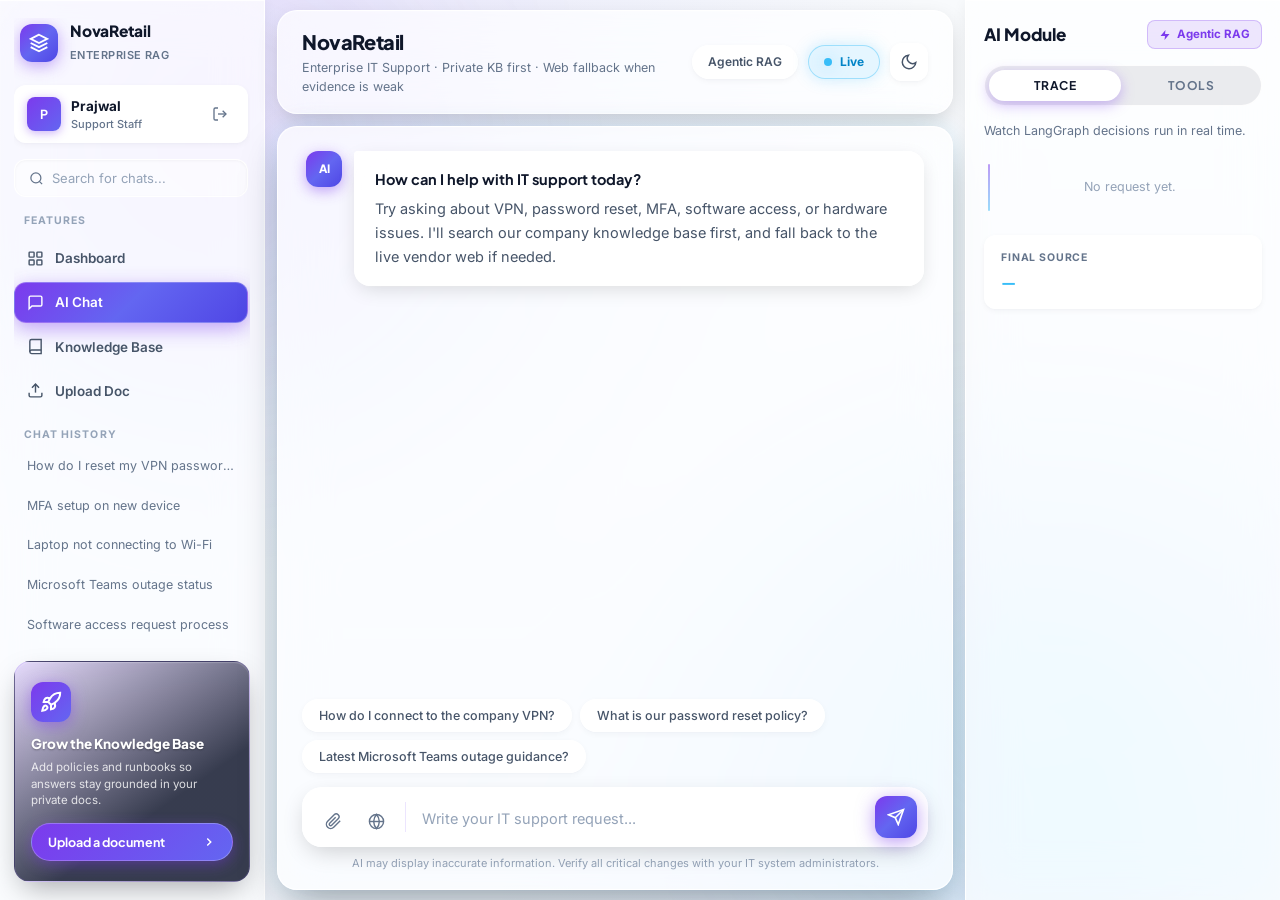
==== commit 63d7d85c: "feat: initialize FastAPI backend and frontend UI for IT support RAG copilot" ====
--- a/templates/index.html
+++ b/templates/index.html
@@ -1,279 +1,366 @@
 <!DOCTYPE html>
-<html lang="en">
+<html lang="en" data-theme="dark">
 
 <head>
     <meta charset="UTF-8" />
     <meta name="viewport" content="width=device-width, initial-scale=1.0" />
-    <title>{{ app_name }}</title>
+    <title>{{ app_name | default("NovaRetail IT Copilot") }}</title>
     <link rel="preconnect" href="https://fonts.googleapis.com" />
     <link rel="preconnect" href="https://fonts.gstatic.com" crossorigin />
-    <link href="https://fonts.googleapis.com/css2?family=Inter:wght@400;500;600;700&display=swap" rel="stylesheet" />
-    <link rel="stylesheet" href="/static/css/style.css?v=8" />
-    <link rel="stylesheet" href="/static/css/style.css?v=9" />
+    <link
+        href="https://fonts.googleapis.com/css2?family=Inter:wght@400;500;600;700&family=Plus+Jakarta+Sans:wght@600;700;800&display=swap"
+        rel="stylesheet" />
+    <link rel="stylesheet" href="/static/css/style.css?v=14" />
+    <script>
+        // Synchronously initialize theme to avoid flash
+        (function () {
+            const params = new URLSearchParams(window.location.search);
+            const urlTheme = params.get('theme');
+            const saved = urlTheme || localStorage.getItem('it_copilot_theme');
+            if (saved === 'light') {
+                document.documentElement.setAttribute('data-theme', 'light');
+            } else if (saved === 'dark' || (!saved && window.matchMedia('(prefers-color-scheme: dark)').matches)) {
+                document.documentElement.setAttribute('data-theme', 'dark');
+            } else {
+                document.documentElement.setAttribute('data-theme', 'light');
+            }
+        })();
+    </script>
 </head>
 
 <body>
 
-    <div class="app-shell">
-
-        <!-- LEFT SIDEBAR -->
-        <aside class="sidebar">
-            <div class="sidebar-inner">
-
-                <div class="app-logo">
-                    <div class="logo-mark">IT</div>
-                    <span class="logo-name">IT Copilot</span>
-                </div>
-
-                <div class="user-card">
-                    <div class="user-avatar">U</div>
-                    <div class="user-info">
-                        <div class="user-name">IT User</div>
-                        <div class="user-role">Employee</div>
-                    </div>
-                    <a href="/logout" class="logout-icon" title="Logout">
-                        <svg width="15" height="15" fill="none" viewBox="0 0 24 24" stroke="currentColor">
-                            <path d="M9 21H5a2 2 0 0 1-2-2V5a2 2 0 0 1 2-2h4" />
-                            <polyline points="16 17 21 12 16 7" />
-                            <line x1="21" y1="12" x2="9" y2="12" />
+    <div class="app-wrapper">
+        <div class="app-shell">
+
+            <!-- ── LEFT SIDEBAR ───────────────────────────────── -->
+            <aside class="sidebar">
+                <div class="sidebar-scroll">
+
+                    <!-- Brand / Logo -->
+                    <div class="app-brand">
+                        <div class="logo-badge" aria-hidden="true">
+                            <svg width="20" height="20" viewBox="0 0 24 24" fill="none" stroke="currentColor"
+                                stroke-width="2.2">
+                                <path d="M12 2L2 7l10 5 10-5-10-5z"></path>
+                                <path d="M2 17l10 5 10-5"></path>
+                                <path d="M2 12l10 5 10-5"></path>
+                            </svg>
+                        </div>
+                        <div class="brand-text">
+                            <h1>NovaRetail</h1>
+                            <span>Enterprise RAG</span>
+                        </div>
+                    </div>
+
+                    <!-- User Row -->
+                    <div class="user-card">
+                        <div class="user-avatar">P</div>
+                        <div class="user-meta">
+                            <div class="user-name">Prajwal</div>
+                            <div class="user-role">Support Staff</div>
+                        </div>
+                        <a href="/logout" class="logout-link" title="Logout from system" aria-label="Logout">
+                            <svg fill="none" viewBox="0 0 24 24" stroke="currentColor">
+                                <path d="M9 21H5a2 2 0 0 1-2-2V5a2 2 0 0 1 2-2h4"></path>
+                                <polyline points="16 17 21 12 16 7"></polyline>
+                                <line x1="21" y1="12" x2="9" y2="12"></line>
+                            </svg>
+                        </a>
+                    </div>
+
+                    <!-- Search -->
+                    <div class="search-box">
+                        <svg fill="none" viewBox="0 0 24 24" stroke="currentColor">
+                            <circle cx="11" cy="11" r="8"></circle>
+                            <line x1="21" y1="21" x2="16.65" y2="16.65"></line>
                         </svg>
-                    </a>
-                </div>
-
-                <div class="search-bar">
-                    <svg width="14" height="14" fill="none" viewBox="0 0 24 24" stroke="currentColor">
-                        <circle cx="11" cy="11" r="8" />
-                        <path d="m21 21-4.35-4.35" />
-                    </svg>
-                    <input type="text" placeholder="Search for chats..." />
-                </div>
-
-                <div class="nav-section">
-                    <div class="nav-label">Features</div>
-                    <a class="nav-item">
-                        <svg width="15" height="15" fill="none" viewBox="0 0 24 24" stroke="currentColor">
-                            <rect x="3" y="3" width="7" height="7" />
-                            <rect x="14" y="3" width="7" height="7" />
-                            <rect x="14" y="14" width="7" height="7" />
-                            <rect x="3" y="14" width="7" height="7" />
+                        <input type="text" placeholder="Search for chats..." aria-label="Search chats" />
+                    </div>
+
+                    <!-- Nav -->
+                    <nav class="nav-group" aria-label="Main Navigation">
+                        <div class="nav-heading">Features</div>
+                        <a class="nav-link">
+                            <svg fill="none" viewBox="0 0 24 24" stroke="currentColor">
+                                <rect x="3" y="3" width="7" height="7" rx="1"></rect>
+                                <rect x="14" y="3" width="7" height="7" rx="1"></rect>
+                                <rect x="14" y="14" width="7" height="7" rx="1"></rect>
+                                <rect x="3" y="14" width="7" height="7" rx="1"></rect>
+                            </svg>
+                            Dashboard
+                        </a>
+                        <a class="nav-link active">
+                            <svg fill="none" viewBox="0 0 24 24" stroke="currentColor">
+                                <path d="M21 15a2 2 0 0 1-2 2H7l-4 4V5a2 2 0 0 1 2-2h14a2 2 0 0 1 2 2z"></path>
+                            </svg>
+                            AI Chat
+                        </a>
+                        <a class="nav-link">
+                            <svg fill="none" viewBox="0 0 24 24" stroke="currentColor">
+                                <path d="M4 19.5A2.5 2.5 0 0 1 6.5 17H20"></path>
+                                <path d="M6.5 2H20v20H6.5A2.5 2.5 0 0 1 4 19.5v-15A2.5 2.5 0 0 1 6.5 2z"></path>
+                            </svg>
+                            Knowledge Base
+                        </a>
+                        <a class="nav-link" id="openUpload" role="button" tabindex="0">
+                            <svg fill="none" viewBox="0 0 24 24" stroke="currentColor">
+                                <path d="M21 15v4a2 2 0 0 1-2 2H5a2 2 0 0 1-2-2v-4"></path>
+                                <polyline points="17 8 12 3 7 8"></polyline>
+                                <line x1="12" y1="3" x2="12" y2="15"></line>
+                            </svg>
+                            Upload Doc
+                        </a>
+                    </nav>
+
+                    <!-- Chat History -->
+                    <div class="history-group">
+                        <div class="nav-heading">Chat history</div>
+                        <div class="history-list">
+                            <div class="history-item">How do I reset my VPN password?</div>
+                            <div class="history-item">MFA setup on new device</div>
+                            <div class="history-item">Laptop not connecting to Wi-Fi</div>
+                            <div class="history-item">Microsoft Teams outage status</div>
+                            <div class="history-item">Software access request process</div>
+                        </div>
+                    </div>
+
+                </div>
+
+                <!-- Sidebar Promo Card Footer -->
+                <div class="sidebar-footer">
+                    <div class="promo-card">
+                        <div class="promo-badge" aria-hidden="true">
+                            <svg width="22" height="22" viewBox="0 0 24 24" fill="none" stroke="currentColor"
+                                stroke-width="2.2">
+                                <path
+                                    d="M4.5 16.5c-1.5 1.26-2 5-2 5s3.74-.5 5-2c.71-.84.7-2.13-.09-2.91a2.18 2.18 0 0 0-2.91-.09z">
+                                </path>
+                                <path
+                                    d="m12 15-3-3a22 22 0 0 1 2-3.95A12.88 12.88 0 0 1 22 2c0 2.72-.78 7.5-6 11a22.35 22.35 0 0 1-4 2z">
+                                </path>
+                                <path d="M9 12H4s.55-3.03 2-4c1.62-1.08 5 0 5 0"></path>
+                                <path d="M12 15v5s3.03-.55 4-2c1.08-1.62 0-5 0-5"></path>
+                            </svg>
+                        </div>
+                        <strong>Grow the Knowledge Base</strong>
+                        <p>Add policies and runbooks so answers stay grounded in your private docs.</p>
+                        <button type="button" class="promo-btn" id="openUpload3">
+                            <span>Upload a document</span>
+                            <svg width="14" height="14" viewBox="0 0 24 24" fill="none" stroke="currentColor"
+                                stroke-width="2.5">
+                                <polyline points="9 18 15 12 9 6"></polyline>
+                            </svg>
+                        </button>
+                    </div>
+                </div>
+            </aside>
+
+            <!-- ── CENTER MAIN CHAT AREA ─────────────────────── -->
+            <main class="main-area">
+
+                <!-- Top Header -->
+                <header class="chat-header">
+                    <div>
+                        <h2>NovaRetail</h2>
+                        <p class="header-sub">Enterprise IT Support · Private KB first · Web fallback when evidence is
+                            weak</p>
+                    </div>
+                    <div class="header-actions">
+                        <span class="pill">Agentic RAG</span>
+                        <span class="status-pill">
+                            <span class="cyan-spinner-dot"></span>
+                            Live
+                        </span>
+                        <button type="button" class="theme-toggle-btn" id="themeToggle"
+                            aria-label="Toggle light or dark theme" title="Toggle theme">
+                            <!-- Sun icon -->
+                            <svg class="icon-sun" fill="none" viewBox="0 0 24 24" stroke="currentColor"
+                                style="display:none;">
+                                <circle cx="12" cy="12" r="5"></circle>
+                                <line x1="12" y1="1" x2="12" y2="3"></line>
+                                <line x1="12" y1="21" x2="12" y2="23"></line>
+                                <line x1="4.22" y1="4.22" x2="5.64" y2="5.64"></line>
+                                <line x1="18.36" y1="18.36" x2="19.78" y2="19.78"></line>
+                                <line x1="1" y1="12" x2="3" y2="12"></line>
+                                <line x1="21" y1="12" x2="23" y2="12"></line>
+                                <line x1="4.22" y1="19.78" x2="5.64" y2="18.36"></line>
+                                <line x1="18.36" y1="5.64" x2="19.78" y2="4.22"></line>
+                            </svg>
+                            <!-- Moon icon -->
+                            <svg class="icon-moon" fill="none" viewBox="0 0 24 24" stroke="currentColor">
+                                <path d="M21 12.79A9 9 0 1 1 11.21 3 7 7 0 0 0 21 12.79z"></path>
+                            </svg>
+                        </button>
+                    </div>
+                </header>
+
+                <!-- Chat Panel -->
+                <div class="chat-panel">
+
+                    <!-- Scrollable Messages Container -->
+                    <section id="chat" class="chat-messages" aria-live="polite">
+                        <div class="message assistant">
+                            <div class="avatar" aria-hidden="true">AI</div>
+                            <div class="bubble">
+                                <strong>How can I help with IT support today?</strong>
+                                <p>Try asking about VPN, password reset, MFA, software access, or hardware issues. I'll
+                                    search our company knowledge base first, and fall back to the live vendor web if
+                                    needed.</p>
+                            </div>
+                        </div>
+                    </section>
+
+                    <!-- Example Chips -->
+                    <div class="example-chips" aria-label="Suggested questions">
+                        <button type="button" class="chip example">How do I connect to the company VPN?</button>
+                        <button type="button" class="chip example">What is our password reset policy?</button>
+                        <button type="button" class="chip example">Latest Microsoft Teams outage guidance?</button>
+                    </div>
+
+                    <!-- Input / Composer -->
+                    <div class="input-wrap">
+                        <form id="chatForm" class="input-bar">
+                            <button type="button" class="icon-btn" id="openUpload2" title="Attach / Upload document"
+                                aria-label="Attach document">
+                                <svg fill="none" viewBox="0 0 24 24" stroke="currentColor">
+                                    <path
+                                        d="M21.44 11.05l-9.19 9.19a6 6 0 0 1-8.49-8.49l9.19-9.19a4 4 0 0 1 5.66 5.66l-9.2 9.19a2 2 0 0 1-2.83-2.83l8.49-8.48">
+                                    </path>
+                                </svg>
+                            </button>
+                            <button type="button" class="icon-btn" title="Live Web Fallback enabled"
+                                aria-label="Web Fallback enabled">
+                                <svg fill="none" viewBox="0 0 24 24" stroke="currentColor">
+                                    <circle cx="12" cy="12" r="10"></circle>
+                                    <line x1="2" y1="12" x2="22" y2="12"></line>
+                                    <path
+                                        d="M12 2a15.3 15.3 0 0 1 4 10 15.3 15.3 0 0 1-4 10 15.3 15.3 0 0 1-4-10 15.3 15.3 0 0 1 4-10z">
+                                    </path>
+                                </svg>
+                            </button>
+                            <span class="divider"></span>
+                            <textarea id="question" rows="1" placeholder="Write your IT support request..." required
+                                aria-label="Ask a question"></textarea>
+                            <button type="submit" class="send-btn" title="Send request" aria-label="Send">
+                                <svg fill="none" viewBox="0 0 24 24" stroke="currentColor">
+                                    <line x1="22" y1="2" x2="11" y2="13"></line>
+                                    <polygon points="22 2 15 22 11 13 2 9 22 2"></polygon>
+                                </svg>
+                            </button>
+                        </form>
+                        <p class="disclaimer">AI may display inaccurate information. Verify all critical changes with
+                            your IT system administrators.</p>
+                    </div>
+
+                </div>
+            </main>
+
+            <!-- ── RIGHT "AI MODULE" PANEL ───────────────────── -->
+            <aside class="right-panel">
+
+                <!-- Panel Header -->
+                <div class="panel-header">
+                    <h3>AI Module</h3>
+                    <div class="version-badge">
+                        <svg width="12" height="12" viewBox="0 0 24 24" fill="currentColor">
+                            <path d="M13 2 3 14h9l-1 8 10-12h-9z"></path>
                         </svg>
-                        Dashboard
-                    </a>
-                    <a class="nav-item active">
-                        <svg width="15" height="15" fill="none" viewBox="0 0 24 24" stroke="currentColor">
-                            <path d="M21 15a2 2 0 0 1-2 2H7l-4 4V5a2 2 0 0 1 2-2h14a2 2 0 0 1 2 2z" />
-                        </svg>
-                        AI Chat
-                    </a>
-                    <a class="nav-item">
-                        <svg width="15" height="15" fill="none" viewBox="0 0 24 24" stroke="currentColor">
-                            <path d="M4 19.5A2.5 2.5 0 0 1 6.5 17H20" />
-                            <path d="M6.5 2H20v20H6.5A2.5 2.5 0 0 1 4 19.5v-15A2.5 2.5 0 0 1 6.5 2z" />
-                        </svg>
-                        Knowledge Base
-                    </a>
-                    <a class="nav-item" id="openUpload">
-                        <svg width="15" height="15" fill="none" viewBox="0 0 24 24" stroke="currentColor">
-                            <path d="M21 15v4a2 2 0 0 1-2 2H5a2 2 0 0 1-2-2v-4" />
-                            <polyline points="17 8 12 3 7 8" />
-                            <line x1="12" y1="3" x2="12" y2="15" />
-                        </svg>
-                        Upload Doc
-                    </a>
-                </div>
-
-                <div class="nav-section history-section">
-                    <div class="nav-label">Chat history</div>
-                    <div class="history-item">How do I reset my VPN password?</div>
-                    <div class="history-item">MFA setup on new device</div>
-                    <div class="history-item">Laptop not connecting to Wi-Fi</div>
-                    <div class="history-item">Microsoft Teams outage status</div>
-                    <div class="history-item">Software access request process</div>
-                </div>
-            </div>
-
-            <div class="sidebar-footer">
-                <div class="promo-card">
-                    <strong>Grow the knowledge base</strong>
-                    <p>Add policies and how-to guides so answers stay grounded in your docs.</p>
-                    <button type="button" class="promo-btn" id="openUpload3">Upload a document</button>
-                </div>
-            </div>
-        </aside>
-
-        <!-- MAIN CHAT AREA -->
-        <main class="main-area">
-            <header class="chat-header">
-                <div>
-                    <h2>Chat with IT Copilot</h2>
-                    <p class="header-sub">Enterprise IT support. Private KB first, web fallback when evidence is weak.
-                    </p>
-                </div>
-                <div class="header-actions">
-                    <span class="pill">Agentic RAG</span>
-                    <span class="status-pill"><span class="status-dot"></span>Live</span>
-                </div>
-            </header>
-
-            <div class="chat-panel">
-                <section id="chat" class="chat-messages">
-                    <div class="message assistant">
-                        <div class="avatar">AI</div>
-                        <div class="bubble">
-                            <strong>How can I help with IT support today?</strong>
-                            <p>Try asking about VPN, password reset, MFA, software access, or any technical issue. I'll
-                                search our private knowledge base first, and fall back to the web if needed.</p>
-                        </div>
-                    </div>
-                </section>
-
-                <div class="example-chips">
-                    <button class="chip example">How do I connect to the company VPN?</button>
-                    <button class="chip example">What is our password reset policy?</button>
-                    <button class="chip example">Latest Microsoft Teams outage guidance?</button>
-                </div>
-
-                <div class="input-wrap">
-                    <form id="chatForm" class="input-bar">
-                        <button type="button" class="icon-btn" id="openUpload2" title="Upload document">
-                            <svg width="16" height="16" fill="none" viewBox="0 0 24 24" stroke="currentColor">
-                                <path
-                                    d="M21.44 11.05l-9.19 9.19a6 6 0 0 1-8.49-8.49l9.19-9.19a4 4 0 0 1 5.66 5.66l-9.2 9.19a2 2 0 0 1-2.83-2.83l8.49-8.48" />
-                            </svg>
-                        </button>
-                        <button type="button" class="icon-btn" title="Web search enabled">
-                            <svg width="16" height="16" fill="none" viewBox="0 0 24 24" stroke="currentColor">
-                                <circle cx="12" cy="12" r="10" />
-                                <line x1="2" y1="12" x2="22" y2="12" />
-                                <path
-                                    d="M12 2a15.3 15.3 0 0 1 4 10 15.3 15.3 0 0 1-4 10 15.3 15.3 0 0 1-4-10 15.3 15.3 0 0 1 4-10z" />
-                            </svg>
-                        </button>
-                        <span class="divider"></span>
-                        <textarea id="question" rows="1" placeholder="Write your IT support request..."
-                            required></textarea>
-                        <button type="submit" class="send-btn" title="Send">
-                            <svg width="16" height="16" fill="none" viewBox="0 0 24 24" stroke="currentColor">
-                                <line x1="22" y1="2" x2="11" y2="13" />
-                                <polygon points="22 2 15 22 11 13 2 9 22 2" />
-                            </svg>
-                        </button>
-                    </form>
-                    <p class="disclaimer">AI may display inaccurate information. Verify all critical IT changes with
-                        your IT team.</p>
-                </div>
-            </div>
-        </main>
-
-        <!-- RIGHT PANEL -->
-        <aside class="right-panel">
-            <div class="panel-header">
-                <h3>AI Module</h3>
-                <div class="version-badge"><svg width="11" height="11" viewBox="0 0 24 24" fill="currentColor">
-                        <path d="M13 2 3 14h9l-1 8 10-12h-9z" />
-                    </svg>Agentic RAG</div>
-            </div>
-
-            <div class="panel-tabs">
-                <button class="tab-btn active" data-tab="trace">Trace</button>
-                <button class="tab-btn" data-tab="tools">Tools</button>
-            </div>
-
-            <div class="tab-content" id="tab-trace">
-                <p class="panel-desc">Watch LangGraph decisions run in real time.</p>
-                <div id="trace" class="trace-list">
-                    <div class="empty">No request yet.</div>
-                </div>
-                <div class="source-box">
-                    <span class="source-label">Final source</span>
-                    <strong id="sourceUsed">—</strong>
-                </div>
-            </div>
-
-            <div class="tab-content hidden" id="tab-tools">
-                <p class="panel-desc">Integrated tools used by the agent.</p>
-                <div class="tool-list">
-                    <div class="tool-item">
-                        <div class="tool-icon kb">KB</div>
-                        <div class="tool-info">
-                            <div class="tool-name">Private Knowledge Base</div>
-                            <div class="tool-desc">Company IT docs via Pinecone</div>
-                        </div>
-                        <span class="tool-status on"></span>
-                    </div>
-                    <div class="tool-item">
-                        <div class="tool-icon web">WEB</div>
-                        <div class="tool-info">
-                            <div class="tool-name">Tavily Web Search</div>
-                            <div class="tool-desc">Fallback when KB is weak</div>
-                        </div>
-                        <span class="tool-status on"></span>
-                    </div>
-                    <div class="tool-item">
-                        <div class="tool-icon llm">AI</div>
-                        <div class="tool-info">
-                            <div class="tool-name">Groq LLM</div>
-                            <div class="tool-desc">openai/gpt-oss-120b</div>
-                        </div>
-                        <span class="tool-status on"></span>
-                    </div>
-                    <div class="tool-item">
-                        <div class="tool-icon emb">EM</div>
-                        <div class="tool-info">
-                            <div class="tool-name">HuggingFace Embeddings</div>
-                            <div class="tool-desc">all-MiniLM-L6-v2, local</div>
-                        </div>
-                        <span class="tool-status on"></span>
-                    </div>
-                </div>
-
-                <div class="workflow-steps">
-                    <div class="steps-label">LangGraph workflow</div>
-                    <div class="step-item">1. Route question</div>
-                    <div class="step-item">2. Retrieve private KB</div>
-                    <div class="step-item">3. Grade evidence</div>
-                    <div class="step-item">4. Web fallback if weak</div>
-                    <div class="step-item">5. Rewrite &amp; retry</div>
-                    <div class="step-item">6. Grounded answer</div>
-                </div>
-            </div>
-        </aside>
+                        Agentic RAG
+                    </div>
+                </div>
+
+                <!-- Segmented Control Tabs -->
+                <div class="panel-tabs" role="tablist">
+                    <button type="button" class="tab-btn active" data-tab="trace" role="tab"
+                        aria-selected="true">TRACE</button>
+                    <button type="button" class="tab-btn" data-tab="tools" role="tab"
+                        aria-selected="false">TOOLS</button>
+                </div>
+
+                <!-- Trace Tab Content -->
+                <div class="tab-content" id="tab-trace">
+                    <p class="panel-desc">Watch LangGraph decisions run in real time.</p>
+                    <div id="trace" class="trace-list">
+                        <div class="empty">No request yet.</div>
+                    </div>
+                    <div class="source-box">
+                        <span class="source-label">Final source</span>
+                        <strong id="sourceUsed">—</strong>
+                    </div>
+                </div>
+
+                <!-- Tools Tab Content -->
+                <div class="tab-content hidden" id="tab-tools">
+                    <p class="panel-desc">Integrated tools orchestrating this agent.</p>
+                    <div class="tool-list">
+                        <div class="tool-item">
+                            <div class="tool-icon">KB</div>
+                            <div class="tool-info">
+                                <div class="tool-name">Pinecone Vector DB</div>
+                                <div class="tool-desc">Company IT docs index</div>
+                            </div>
+                            <div class="tool-status-toggle" title="Active"></div>
+                        </div>
+                        <div class="tool-item">
+                            <div class="tool-icon">WEB</div>
+                            <div class="tool-info">
+                                <div class="tool-name">Tavily Web Search</div>
+                                <div class="tool-desc">Live external fallback</div>
+                            </div>
+                            <div class="tool-status-toggle" title="Active"></div>
+                        </div>
+                        <div class="tool-item">
+                            <div class="tool-icon">LLM</div>
+                            <div class="tool-info">
+                                <div class="tool-name">Groq LPU Inference</div>
+                                <div class="tool-desc">Fast reasoning engine</div>
+                            </div>
+                            <div class="tool-status-toggle" title="Active"></div>
+                        </div>
+                        <div class="tool-item">
+                            <div class="tool-icon">EM</div>
+                            <div class="tool-info">
+                                <div class="tool-name">HuggingFace Embeddings</div>
+                                <div class="tool-desc">all-MiniLM-L6-v2 local</div>
+                            </div>
+                            <div class="tool-status-toggle" title="Active"></div>
+                        </div>
+                    </div>
+
+                    <div class="workflow-steps">
+                        <div class="steps-label">LangGraph Workflow</div>
+                        <div class="step-item">1. Route question</div>
+                        <div class="step-item">2. Retrieve private KB</div>
+                        <div class="step-item">3. Grade evidence</div>
+                        <div class="step-item">4. Web fallback if weak</div>
+                        <div class="step-item">5. Rewrite &amp; retry</div>
+                        <div class="step-item">6. Grounded answer</div>
+                    </div>
+                </div>
+
+            </aside>
+
+        </div>
     </div>
 
-    <!-- UPLOAD MODAL -->
-    <div id="uploadModal" class="modal hidden">
+    <!-- ── UPLOAD MODAL ───────────────────────────────── -->
+    <div id="uploadModal" class="modal hidden" role="dialog" aria-modal="true" aria-labelledby="modalTitle">
         <div class="modal-card">
             <div class="modal-head">
-                <h3>Ingest Company Document</h3>
-                <button id="closeUpload" aria-label="Close">×</button>
+                <h3 id="modalTitle">Ingest Company Document</h3>
+                <button id="closeUpload" aria-label="Close modal">×</button>
             </div>
-            <p class="modal-desc">Upload PDF, TXT, Markdown, or DOCX. Chunked, embedded, and indexed into Pinecone.</p>
-            <input id="adminKey" type="password" placeholder="Admin API key" />
+            <p class="modal-desc">Upload PDF, TXT, Markdown, or DOCX. Your document is parsed, chunked, embedded, and
+                indexed into Pinecone.</p>
+            <input id="adminKey" type="password" placeholder="Admin API key" autocomplete="off" />
             <input id="fileInput" type="file" accept=".pdf,.txt,.md,.docx" />
-            <button id="uploadBtn" class="send-btn full">Index Document</button>
-            <div id="uploadStatus" class="upload-status"></div>
+            <button id="uploadBtn" class="neo-btn-primary send-btn full">Index Document</button>
+            <div id="uploadStatus" class="upload-status" role="status"></div>
         </div>
     </div>
 
-    <script src="/static/js/app.js?v=5"></script>
-    <script>
-        // Tab switching
-        document.querySelectorAll('.tab-btn').forEach(btn => {
-            btn.addEventListener('click', () => {
-                document.querySelectorAll('.tab-btn').forEach(b => b.classList.remove('active'));
-                document.querySelectorAll('.tab-content').forEach(c => c.classList.add('hidden'));
-                btn.classList.add('active');
-                document.getElementById('tab-' + btn.dataset.tab).classList.remove('hidden');
-            });
-        });
-        // Extra upload triggers
-        ['openUpload2', 'openUpload3'].forEach(id => {
-            document.getElementById(id).onclick = () => document.getElementById('uploadModal').classList.remove('hidden');
-        });
-        // Auto-resize textarea
-        const ta = document.getElementById('question');
-        ta.addEventListener('input', () => { ta.style.height = 'auto'; ta.style.height = Math.min(ta.scrollHeight, 140) + 'px'; });
-    </script>
+    <script src="/static/js/app.js?v=10"></script>
 </body>
 
 </html>
--- a/static/css/style.css
+++ b/static/css/style.css
@@ -1,353 +1,773 @@
 /* ============================================================
-   IT Copilot — dark glass UI
-   --bg       #060907  page
-   --panel    rgba(255,255,255,.035) glass surface
-   --line     rgba(255,255,255,.08)  borders
-   --text     #eef2ee   --muted #8a948c   --dim #5a625c
-   --green    #5ee26b   --green-d #2f9e3f
+   IT Copilot — Neo-Tactile Glass & Halftone Noise Design System
+   Google Fonts: Plus Jakarta Sans (headings) + Inter (body)
+   Smooth Gradients + Halftone Grid Matrix + Film Grain Noise
    ============================================================ */
 
+@import url('https://fonts.googleapis.com/css2?family=Inter:wght@400;500;600;700&family=Plus+Jakarta+Sans:wght@600;700;800&display=swap');
+
 :root {
-    --bg: #060907;
-    --glass: rgba(255, 255, 255, .035);
-    --glass-2: rgba(255, 255, 255, .06);
-    --line: rgba(255, 255, 255, .08);
-    --line-2: rgba(255, 255, 255, .14);
-    --text: #eef2ee;
-    --muted: #8a948c;
-    --dim: #5a625c;
-    --green: #5ee26b;
-    --green-d: #2f9e3f;
-    --green-soft: rgba(94, 226, 107, .12);
-}
-
+    --font-heading: 'Plus Jakarta Sans', system-ui, -apple-system, sans-serif;
+    --font-body: 'Inter', system-ui, -apple-system, sans-serif;
+
+    /* Light Theme (Pearlescent Glass + Halftone Grid) */
+    --bg-page: #f8fafc;
+    --bg-gradient: radial-gradient(circle 900px at 20% -10%, rgba(139, 92, 246, 0.12) 0%, rgba(99, 102, 241, 0.05) 45%, transparent 75%),
+                   radial-gradient(circle 800px at 85% 105%, rgba(56, 189, 248, 0.10) 0%, rgba(59, 130, 246, 0.04) 45%, transparent 75%),
+                   linear-gradient(180deg, #f8fafc 0%, #edf2f9 100%);
+
+    /* Halftone & Noise Tokens */
+    --halftone-dot: rgba(30, 41, 59, 0.08);
+    --halftone-opacity: 0.85;
+    --noise-opacity: 0.04;
+
+    /* Surfaces - Liquid Frosted Glass */
+    --surface-glass: rgba(255, 255, 255, 0.72);
+    --surface-glass-card: rgba(255, 255, 255, 0.82);
+    --surface-glass-solid: rgba(255, 255, 255, 0.94);
+    --surface-glass-subtle: rgba(255, 255, 255, 0.50);
+    --surface-glass-bubble: rgba(255, 255, 255, 0.88);
+    --surface-inset: rgba(241, 245, 253, 0.8);
+
+    /* Borders & Specular Lines */
+    --border-glass: rgba(255, 255, 255, 0.9);
+    --border-glass-subtle: rgba(139, 92, 246, 0.16);
+    --border-glass-strong: rgba(255, 255, 255, 1);
+    --border-inner-light: inset 0 1px 1px 0 rgba(255, 255, 255, 0.95);
+
+    /* Typography / Ink */
+    --text-primary: #0f172a;
+    --text-secondary: #475569;
+    --text-muted: #64748b;
+    --text-dim: #94a3b8;
+    --text-inverse: #ffffff;
+
+    /* Smooth Primary Accent: Velvety Violet & Indigo */
+    --primary-violet: #7c3aed;
+    --primary-violet-hover: #6d28d9;
+    --primary-gradient: linear-gradient(135deg, #7c3aed 0%, #6366f1 50%, #4f46e5 100%);
+    --primary-gradient-subtle: linear-gradient(135deg, rgba(124, 58, 237, 0.10) 0%, rgba(99, 102, 241, 0.06) 100%);
+    --primary-glow: 0 10px 25px -4px rgba(124, 58, 237, 0.4);
+    --primary-glow-sm: 0 4px 14px rgba(124, 58, 237, 0.25);
+
+    /* Live / Accent: Celestial Cyan */
+    --accent-cyan: #0284c7;
+    --accent-cyan-light: #38bdf8;
+    --accent-cyan-glow: 0 0 18px rgba(56, 189, 248, 0.6);
+    --accent-cyan-soft: rgba(56, 189, 248, 0.14);
+
+    /* Rim Lights */
+    --rim-glow-cyan: 0 0 25px -5px rgba(56, 189, 248, 0.25);
+
+    /* Success / Green */
+    --accent-green: #10b981;
+    --accent-green-soft: rgba(16, 185, 129, 0.12);
+
+    /* Danger / Error */
+    --error-bg: rgba(239, 68, 68, 0.1);
+    --error-border: rgba(239, 68, 68, 0.35);
+    --error-text: #dc2626;
+
+    /* Segmented Rail */
+    --dark-slate-rail: rgba(15, 23, 42, 0.08);
+    --dark-slate-pill: #ffffff;
+    --dark-slate-pill-text: #0f172a;
+    --dark-slate-tab-inactive: #64748b;
+
+    /* Clean Geometric Radii */
+    --radius-xs: 6px;
+    --radius-sm: 8px;
+    --radius-md: 12px;
+    --radius-lg: 16px;
+    --radius-xl: 20px;
+    --radius-full: 9999px;
+
+    /* Tactile Shadows */
+    --shadow-sm: 0 2px 6px rgba(15, 23, 42, 0.04), 0 1px 2px rgba(15, 23, 42, 0.02);
+    --shadow-md: 0 6px 18px rgba(15, 23, 42, 0.06), 0 1px 3px rgba(15, 23, 42, 0.04);
+    --shadow-raised: 0 4px 14px rgba(15, 23, 42, 0.06), inset 0 1px 1px rgba(255, 255, 255, 0.95);
+    --shadow-card: 0 16px 36px -6px rgba(15, 23, 42, 0.08), 0 4px 12px rgba(15, 23, 42, 0.03);
+    --shadow-window: 0 28px 75px -10px rgba(15, 23, 42, 0.14), 0 10px 24px -5px rgba(15, 23, 42, 0.06);
+
+    --blur-glass: blur(24px) saturate(180%);
+}
+
+:root[data-theme="dark"],
+[data-theme="dark"] {
+    /* Dark Theme (Smooth Cosmic Glass + Halftone Grid) */
+    --bg-page: #090c19;
+    --bg-gradient: radial-gradient(circle 900px at 20% -10%, rgba(124, 58, 237, 0.18) 0%, rgba(99, 102, 241, 0.08) 45%, transparent 75%),
+                   radial-gradient(circle 800px at 85% 105%, rgba(56, 189, 248, 0.14) 0%, rgba(59, 130, 246, 0.06) 45%, transparent 75%),
+                   linear-gradient(180deg, #070914 0%, #0d1224 100%);
+
+    /* Halftone & Noise Tokens */
+    --halftone-dot: rgba(255, 255, 255, 0.10);
+    --halftone-opacity: 0.65;
+    --noise-opacity: 0.05;
+
+    /* Surfaces - Ultra Deep Liquid Glass */
+    --surface-glass: rgba(15, 21, 39, 0.72);
+    --surface-glass-card: rgba(20, 28, 52, 0.80);
+    --surface-glass-solid: rgba(24, 33, 62, 0.92);
+    --surface-glass-subtle: rgba(15, 21, 39, 0.48);
+    --surface-glass-bubble: rgba(20, 28, 52, 0.86);
+    --surface-inset: rgba(10, 14, 28, 0.75);
+
+    /* Borders */
+    --border-glass: rgba(255, 255, 255, 0.12);
+    --border-glass-subtle: rgba(139, 92, 246, 0.22);
+    --border-glass-strong: rgba(255, 255, 255, 0.20);
+    --border-inner-light: inset 0 1px 1px 0 rgba(255, 255, 255, 0.15);
+
+    /* Typography / Ink */
+    --text-primary: #f8fafc;
+    --text-secondary: #cbd5e1;
+    --text-muted: #8493ad;
+    --text-dim: #546481;
+    --text-inverse: #090c19;
+
+    /* Smooth Primary Accent: Velvety Violet & Indigo */
+    --primary-violet: #8b5cf6;
+    --primary-violet-hover: #7c3aed;
+    --primary-gradient: linear-gradient(135deg, #8b5cf6 0%, #6366f1 50%, #4f46e5 100%);
+    --primary-gradient-subtle: linear-gradient(135deg, rgba(139, 92, 246, 0.20) 0%, rgba(99, 102, 241, 0.10) 100%);
+    --primary-glow: 0 12px 30px -4px rgba(139, 92, 246, 0.55), 0 0 18px rgba(99, 102, 241, 0.3);
+    --primary-glow-sm: 0 4px 16px rgba(139, 92, 246, 0.4);
+
+    /* Live / Accent: Electric Cyan */
+    --accent-cyan: #38bdf8;
+    --accent-cyan-light: #7dd3fc;
+    --accent-cyan-glow: 0 0 20px rgba(56, 189, 248, 0.7);
+    --accent-cyan-soft: rgba(56, 189, 248, 0.16);
+
+    /* Rim Lights */
+    --rim-glow-cyan: 0 0 30px -5px rgba(56, 189, 248, 0.3);
+
+    /* Danger / Error */
+    --error-bg: rgba(239, 68, 68, 0.18);
+    --error-border: rgba(239, 68, 68, 0.45);
+    --error-text: #fca5a5;
+
+    /* Segmented rail in dark mode */
+    --dark-slate-rail: rgba(10, 15, 28, 0.90);
+    --dark-slate-pill: linear-gradient(135deg, #7c3aed 0%, #6366f1 100%);
+    --dark-slate-pill-text: #ffffff;
+    --dark-slate-tab-inactive: #8195b6;
+
+    /* Tactile Shadows */
+    --shadow-sm: 0 2px 6px rgba(0, 0, 0, 0.35);
+    --shadow-md: 0 8px 24px rgba(0, 0, 0, 0.45);
+    --shadow-raised: 0 4px 18px rgba(0, 0, 0, 0.4), inset 0 1px 1px rgba(255, 255, 255, 0.12);
+    --shadow-card: 0 20px 48px -10px rgba(0, 0, 0, 0.65);
+    --shadow-window: 0 32px 90px -15px rgba(0, 0, 0, 0.75);
+}
+
+/* ============================================================
+   Base & Reset
+   ============================================================ */
 * {
     box-sizing: border-box;
     margin: 0;
     padding: 0;
 }
 
+html, body {
+    height: 100%;
+}
+
 body {
-    font-family: Inter, ui-sans-serif, system-ui, -apple-system, "Segoe UI", sans-serif;
-    background:
-        linear-gradient(rgba(0, 0, 0, 0.22), rgba(0, 0, 0, 0.45)),
-        url('/static/img/bg.jpg') center / cover no-repeat fixed;
-    color: var(--text);
+    font-family: var(--font-body);
+    background-color: var(--bg-page);
+    background-image: var(--bg-gradient);
+    color: var(--text-primary);
+    line-height: 1.5;
+    -webkit-font-smoothing: antialiased;
+    -moz-osx-font-smoothing: grayscale;
+    overflow-x: hidden;
+    position: relative;
+    transition: background-color 0.3s ease, color 0.3s ease;
+}
+
+/* ============================================================
+   HALFTONE GRID & NOISE OVERLAYS (Inspired by User References)
+   ============================================================ */
+
+/* 1. Halftone Dot Matrix Overlay (Reference Image 1) */
+.halftone-overlay {
+    position: fixed;
+    inset: 0;
+    pointer-events: none;
+    z-index: 1;
+    background-image: radial-gradient(var(--halftone-dot) 1.5px, transparent 1.5px);
+    background-size: 20px 20px;
+    background-position: 0 0;
+    opacity: var(--halftone-opacity);
+    mask-image: radial-gradient(ellipse 95% 95% at 50% 50%, black 50%, transparent 100%);
+    -webkit-mask-image: radial-gradient(ellipse 95% 95% at 50% 50%, black 50%, transparent 100%);
+}
+
+/* 2. Analog Film Grain / Noise Overlay (Reference Image 2) */
+.noise-overlay {
+    position: fixed;
+    inset: 0;
+    pointer-events: none;
+    z-index: 9999;
+    background-image: url('/static/images/noise.png');
+    background-repeat: repeat;
+    background-size: 160px 160px;
+    opacity: var(--noise-opacity);
+    mix-blend-mode: overlay;
+}
+
+/* Ambient Subtle Diffusion Blurs */
+body::before,
+body::after {
+    content: "";
+    position: fixed;
+    border-radius: 50%;
+    pointer-events: none;
+    z-index: 0;
+    filter: blur(100px);
+    opacity: 0.75;
+    animation: float-soft 22s ease-in-out infinite alternate;
+}
+
+body::before {
+    top: -160px;
+    left: -120px;
+    width: 650px;
+    height: 650px;
+    background: radial-gradient(circle, rgba(124, 58, 237, 0.18) 0%, rgba(99, 102, 241, 0.08) 45%, transparent 70%);
+}
+
+body::after {
+    bottom: -160px;
+    right: -100px;
+    width: 700px;
+    height: 700px;
+    background: radial-gradient(circle, rgba(56, 189, 248, 0.15) 0%, rgba(59, 130, 246, 0.06) 45%, transparent 70%);
+    animation-delay: -11s;
+}
+
+@keyframes float-soft {
+    0% { transform: translate(0, 0) scale(1); }
+    50% { transform: translate(25px, 35px) scale(1.05); }
+    100% { transform: translate(-20px, 15px) scale(0.96); }
+}
+
+/* Scrollbars */
+* {
+    scrollbar-width: thin;
+    scrollbar-color: rgba(124, 58, 237, 0.25) transparent;
+}
+*::-webkit-scrollbar {
+    width: 6px;
+    height: 6px;
+}
+*::-webkit-scrollbar-track {
+    background: transparent;
+}
+*::-webkit-scrollbar-thumb {
+    background: rgba(124, 58, 237, 0.25);
+    border-radius: var(--radius-full);
+}
+*::-webkit-scrollbar-thumb:hover {
+    background: rgba(56, 189, 248, 0.5);
+}
+
+:focus-visible {
+    outline: 2px solid var(--primary-violet);
+    outline-offset: 2px;
+}
+
+/* ============================================================
+   Neo-Tactile Glass Utilities
+   ============================================================ */
+.neo-glass {
+    background: var(--surface-glass);
+    backdrop-filter: var(--blur-glass);
+    -webkit-backdrop-filter: var(--blur-glass);
+    border: 1px solid var(--border-glass);
+    box-shadow: var(--shadow-raised);
+    border-radius: var(--radius-xl);
+}
+
+.neo-btn-primary {
+    background: var(--primary-gradient);
+    color: #ffffff;
+    font-family: var(--font-heading);
+    font-weight: 700;
+    border: none;
+    cursor: pointer;
+    border-radius: var(--radius-md);
+    box-shadow: var(--primary-glow);
+    position: relative;
+    overflow: hidden;
+    transition: transform 0.2s cubic-bezier(0.2, 0.8, 0.2, 1), box-shadow 0.2s ease, filter 0.2s ease;
+    display: inline-flex;
+    align-items: center;
+    justify-content: center;
+    gap: 8px;
+    text-decoration: none;
+}
+.neo-btn-primary::after {
+    content: "";
+    position: absolute;
+    inset: 0;
+    background: linear-gradient(90deg, transparent, rgba(255, 255, 255, 0.2), transparent);
+    transform: translateX(-100%);
+    transition: transform 0.6s ease;
+}
+.neo-btn-primary:hover {
+    transform: translateY(-2px);
+    filter: brightness(1.06);
+    box-shadow: 0 12px 30px -2px rgba(124, 58, 237, 0.5), 0 0 15px rgba(56, 189, 248, 0.35);
+}
+.neo-btn-primary:hover::after {
+    transform: translateX(100%);
+}
+.neo-btn-primary:active {
+    transform: translateY(1px) scale(0.98);
+}
+.neo-btn-primary:disabled {
+    opacity: 0.55;
+    cursor: not-allowed;
+    transform: none;
+    box-shadow: none;
+}
+
+/* Theme Toggle Button */
+.theme-toggle-btn {
+    background: var(--surface-glass-solid);
+    border: 1px solid var(--border-glass);
+    color: var(--text-secondary);
+    width: 38px;
+    height: 38px;
+    border-radius: var(--radius-md);
+    display: inline-flex;
+    align-items: center;
+    justify-content: center;
+    cursor: pointer;
+    box-shadow: var(--shadow-sm);
+    transition: transform 0.2s cubic-bezier(0.2, 0.8, 0.2, 1), background 0.2s ease, color 0.2s ease, border-color 0.2s ease;
+}
+.theme-toggle-btn:hover {
+    transform: translateY(-1.5px);
+    color: var(--accent-cyan-light);
+    border-color: rgba(56, 189, 248, 0.5);
+    box-shadow: 0 4px 16px rgba(56, 189, 248, 0.3);
+}
+.theme-toggle-btn:active {
+    transform: translateY(1px);
+}
+.theme-toggle-btn svg {
+    width: 18px;
+    height: 18px;
+    stroke-width: 2;
+}
+
+/* ============================================================
+   APP SHELL (Full-bleed Edge-to-Edge, No Outer Padding)
+   ============================================================ */
+.app-wrapper {
+    position: relative;
+    z-index: 3;
     min-height: 100vh;
-    display: flex;
+    height: 100vh;
+    width: 100%;
+    display: flex;
+    align-items: stretch;
+    justify-content: stretch;
     padding: 0;
     margin: 0;
-    -webkit-font-smoothing: antialiased;
-}
-
-:focus-visible {
-    outline: 2px solid var(--green);
-    outline-offset: 2px;
-}
-
-/* scrollbars */
-* {
-    scrollbar-width: thin;
-    scrollbar-color: rgba(255, 255, 255, .12) transparent;
-}
-
-/* ── APP SHELL ─────────────────────────────── */
+}
+
 .app-shell {
     width: 100%;
     max-width: 100%;
     height: 100vh;
     display: grid;
-    grid-template-columns: 250px 1fr 300px;
-    gap: 14px;
-    padding: 14px;
+    grid-template-columns: 265px 1fr 315px;
+    gap: 12px;
+    padding: 0;
     background: transparent;
-    border: none;
+}
+
+.sidebar, .main-area, .right-panel {
+    min-height: 0;
+    height: 100%;
+    display: flex;
+    flex-direction: column;
+}
+
+/* ============================================================
+   LEFT SIDEBAR
+   ============================================================ */
+.sidebar {
+    background: var(--surface-glass);
+    backdrop-filter: var(--blur-glass);
+    -webkit-backdrop-filter: var(--blur-glass);
+    border: 1px solid var(--border-glass);
+    border-left: none;
+    border-top: none;
+    border-bottom: none;
     border-radius: 0;
-    box-shadow: none;
-}
-
-.sidebar,
-.main-area,
-.right-panel {
-    min-height: 0;
-}
-
-.sidebar,
-.right-panel {
-    background: rgba(12, 17, 14, 0.78);
-    border: 1px solid var(--line);
-    border-radius: 18px;
-}
-
-/* ── SIDEBAR ───────────────────────────────── */
-.sidebar {
-    display: flex;
-    flex-direction: column;
+    box-shadow: var(--shadow-raised);
+    padding: 18px 14px;
     justify-content: space-between;
     overflow: hidden;
-}
-
-.sidebar-inner {
+    position: relative;
+}
+
+.sidebar-scroll {
     display: flex;
     flex-direction: column;
     gap: 16px;
-    padding: 16px 14px;
     overflow-y: auto;
+    padding-right: 2px;
     flex: 1;
 }
 
-.app-logo {
+/* Logo Tile */
+.app-brand {
+    display: flex;
+    align-items: center;
+    gap: 12px;
+    padding: 4px 6px;
+    cursor: default;
+}
+
+.logo-badge {
+    width: 38px;
+    height: 38px;
+    border-radius: var(--radius-md);
+    background: var(--primary-gradient);
+    color: #ffffff;
+    display: grid;
+    place-items: center;
+    font-family: var(--font-heading);
+    font-weight: 800;
+    font-size: 14px;
+    letter-spacing: -0.02em;
+    box-shadow: 0 4px 16px rgba(124, 58, 237, 0.45);
+    flex-shrink: 0;
+    transition: transform 0.2s cubic-bezier(0.2, 0.8, 0.2, 1);
+}
+.app-brand:hover .logo-badge {
+    transform: scale(1.05);
+}
+
+.brand-text h1 {
+    font-family: var(--font-heading);
+    font-size: 15.5px;
+    font-weight: 800;
+    color: var(--text-primary);
+    line-height: 1.2;
+    letter-spacing: -0.015em;
+}
+.brand-text span {
+    font-size: 11px;
+    color: var(--text-muted);
+    font-weight: 600;
+    letter-spacing: 0.04em;
+    text-transform: uppercase;
+}
+
+/* User Card */
+.user-card {
     display: flex;
     align-items: center;
     gap: 10px;
-    padding: 2px 4px;
-}
-
-.logo-mark {
-    width: 32px;
-    height: 32px;
-    border-radius: 9px;
-    background: linear-gradient(145deg, var(--green), var(--green-d));
-    color: #04120a;
-    display: grid;
-    place-items: center;
-    font-size: 11px;
-    font-weight: 800;
-    box-shadow: 0 0 18px rgba(94, 226, 107, .35);
-}
-
-.logo-name {
-    font-weight: 600;
-    font-size: 16px;
-    letter-spacing: -.01em;
-}
-
-.user-card {
-    display: flex;
-    align-items: center;
-    gap: 10px;
-    padding: 8px 6px 8px 4px;
+    padding: 10px 12px;
+    background: var(--surface-glass-solid);
+    border: 1px solid var(--border-glass);
+    border-radius: var(--radius-md);
+    box-shadow: var(--shadow-sm);
+    transition: transform 0.2s cubic-bezier(0.2, 0.8, 0.2, 1), box-shadow 0.2s ease, border-color 0.2s ease;
+}
+.user-card:hover {
+    transform: translateY(-1.5px);
+    border-color: rgba(124, 58, 237, 0.35);
+    box-shadow: 0 6px 20px -4px rgba(124, 58, 237, 0.25);
 }
 
 .user-avatar {
     width: 34px;
     height: 34px;
-    border-radius: 50%;
-    background: linear-gradient(145deg, #2a332c, #151a16);
-    border: 1px solid var(--line-2);
+    border-radius: var(--radius-sm);
+    background: linear-gradient(135deg, #7c3aed 0%, #6366f1 100%);
+    color: #ffffff;
     display: grid;
     place-items: center;
-    font-size: 12px;
-    font-weight: 600;
-    color: var(--text);
+    font-family: var(--font-heading);
+    font-weight: 700;
+    font-size: 12.5px;
+    box-shadow: 0 2px 10px rgba(124, 58, 237, 0.4);
     flex-shrink: 0;
 }
 
-.user-info {
+.user-meta {
     flex: 1;
     min-width: 0;
 }
-
 .user-name {
-    font-size: 13px;
-    font-weight: 600;
-}
-
+    font-size: 13.5px;
+    font-weight: 700;
+    color: var(--text-primary);
+    white-space: nowrap;
+    overflow: hidden;
+    text-overflow: ellipsis;
+}
 .user-role {
     font-size: 11px;
-    color: var(--muted);
-}
-
-.logout-icon {
-    color: var(--muted);
+    color: var(--text-muted);
+    font-weight: 500;
+}
+
+.logout-link {
+    color: var(--text-muted);
+    text-decoration: none;
+    padding: 7px;
+    border-radius: var(--radius-sm);
     display: grid;
     place-items: center;
-    padding: 6px;
-    border-radius: 8px;
-    text-decoration: none;
-    transition: color .15s, background .15s;
-}
-
-.logout-icon:hover {
-    color: var(--text);
-    background: var(--glass-2);
-}
-
-.logout-icon svg,
-.nav-item svg,
-.icon-btn svg {
-    stroke-width: 1.8;
-}
-
-.search-bar {
+    transition: color 0.18s, background 0.18s, transform 0.18s;
+}
+.logout-link:hover {
+    color: var(--error-text);
+    background: var(--error-bg);
+    transform: translateY(-1px);
+}
+.logout-link svg {
+    width: 16px;
+    height: 16px;
+    stroke-width: 2;
+}
+
+/* Search bar */
+.search-box {
     display: flex;
     align-items: center;
     gap: 8px;
-    background: rgba(0, 0, 0, .35);
-    border: 1px solid var(--line);
-    border-radius: 11px;
-    padding: 9px 12px;
-    color: var(--muted);
-    font-size: 13px;
-    transition: border-color .15s;
-}
-
-.search-bar:focus-within {
-    border-color: rgba(94, 226, 107, .5);
-}
-
-.search-bar input {
+    background: var(--surface-glass-subtle);
+    border: 1px solid var(--border-glass);
+    border-radius: var(--radius-md);
+    padding: 10px 14px;
+    color: var(--text-muted);
+    box-shadow: inset 0 1px 3px rgba(0, 0, 0, 0.04);
+    transition: border-color 0.2s, background 0.2s, box-shadow 0.2s;
+}
+.search-box:focus-within {
+    border-color: rgba(124, 58, 237, 0.6);
+    background: var(--surface-glass-solid);
+    box-shadow: 0 0 0 3px rgba(124, 58, 237, 0.18), 0 0 16px rgba(56, 189, 248, 0.2);
+}
+.search-box svg {
+    width: 15px;
+    height: 15px;
+    stroke-width: 2;
+    flex-shrink: 0;
+}
+.search-box input {
     background: none;
     border: none;
     outline: none;
-    color: var(--text);
-    font: inherit;
+    color: var(--text-primary);
+    font-family: var(--font-body);
+    font-size: 13px;
+    width: 100%;
+}
+.search-box input::placeholder {
+    color: var(--text-dim);
+}
+
+/* Nav Section */
+.nav-group {
+    display: flex;
+    flex-direction: column;
+    gap: 4px;
+}
+.nav-heading {
+    font-size: 10.5px;
+    font-weight: 700;
+    letter-spacing: 0.1em;
+    text-transform: uppercase;
+    color: var(--text-dim);
+    padding: 0 10px;
+    margin-bottom: 5px;
+}
+
+.nav-link {
+    display: flex;
+    align-items: center;
+    gap: 11px;
+    padding: 9px 12px;
+    border-radius: var(--radius-md);
+    font-size: 13.5px;
+    font-weight: 600;
+    color: var(--text-secondary);
+    text-decoration: none;
+    cursor: pointer;
+    border: 1px solid transparent;
+    transition: all 0.2s cubic-bezier(0.2, 0.8, 0.2, 1);
+}
+.nav-link:hover {
+    transform: translateX(3px);
+    color: var(--text-primary);
+    background: var(--surface-glass-solid);
+    border-color: var(--border-glass);
+}
+.nav-link.active {
+    background: var(--primary-gradient);
+    color: #ffffff;
+    border-color: rgba(255, 255, 255, 0.25);
+    box-shadow: 0 6px 20px rgba(124, 58, 237, 0.45);
+}
+.nav-link svg {
+    width: 17px;
+    height: 17px;
+    stroke-width: 2;
+    flex-shrink: 0;
+}
+
+/* Chat History */
+.history-group {
     flex: 1;
-    min-width: 0;
-}
-
-.search-bar input::placeholder {
-    color: var(--dim);
-}
-
-.nav-section {
+}
+.history-list {
     display: flex;
     flex-direction: column;
-    gap: 2px;
-}
-
-.nav-label {
-    font-size: 11px;
-    font-weight: 500;
-    color: var(--dim);
-    padding: 0 10px;
-    margin-bottom: 6px;
-}
-
-.nav-item {
-    display: flex;
-    align-items: center;
-    gap: 10px;
-    padding: 9px 10px;
-    border-radius: 10px;
-    font-size: 13px;
-    color: var(--muted);
-    cursor: pointer;
-    text-decoration: none;
-    transition: background .15s, color .15s;
-}
-
-.nav-item:hover {
-    background: var(--glass-2);
-    color: var(--text);
-}
-
-.nav-item.active {
-    color: var(--text);
-    font-weight: 500;
-    background: var(--glass-2);
-}
-
-.nav-item.active svg {
-    color: var(--green);
-}
-
-.history-section {
-    flex: 1;
-}
-
+    gap: 3px;
+}
 .history-item {
-    font-size: 12px;
-    color: var(--muted);
-    padding: 7px 10px;
-    border-radius: 8px;
+    font-size: 12.5px;
+    color: var(--text-muted);
+    padding: 8px 12px;
+    border-radius: var(--radius-sm);
     cursor: pointer;
     white-space: nowrap;
     overflow: hidden;
     text-overflow: ellipsis;
-    transition: color .15s, background .15s;
-}
-
+    border: 1px solid transparent;
+    transition: all 0.18s ease;
+}
 .history-item:hover {
-    color: var(--text);
-    background: var(--glass);
-}
-
+    transform: translateX(3px);
+    color: var(--text-primary);
+    background: var(--surface-glass-solid);
+    border-color: var(--border-glass-subtle);
+}
+
+/* Sidebar Footer / Symmetrical Promo Card */
 .sidebar-footer {
-    padding: 12px;
-}
-
+    padding-top: 14px;
+}
 .promo-card {
     position: relative;
     overflow: hidden;
-    border: 1px solid var(--line);
-    border-radius: 14px;
-    padding: 16px 14px;
-    text-align: center;
-    background:
-        radial-gradient(160px 100px at 0% 100%, rgba(94, 226, 107, .35), transparent 70%),
-        rgba(0, 0, 0, .35);
+    border: 1px solid var(--border-glass-subtle);
+    border-radius: var(--radius-lg);
+    padding: 20px 16px;
+    text-align: left;
+    background: linear-gradient(145deg, rgba(124, 58, 237, 0.18) 0%, rgba(20, 26, 48, 0.85) 65%);
+    backdrop-filter: var(--blur-glass);
+    -webkit-backdrop-filter: var(--blur-glass);
+    box-shadow: 0 12px 30px -8px rgba(0, 0, 0, 0.35), inset 0 1px 1px rgba(255, 255, 255, 0.2);
+    transition: transform 0.2s cubic-bezier(0.2, 0.8, 0.2, 1), box-shadow 0.2s ease, border-color 0.2s ease;
+}
+.promo-card:hover {
+    transform: translateY(-2px);
+    border-color: rgba(124, 58, 237, 0.5);
+    box-shadow: 0 16px 36px -6px rgba(124, 58, 237, 0.35);
+}
+.promo-badge {
+    width: 40px;
+    height: 40px;
+    border-radius: var(--radius-md);
+    background: linear-gradient(135deg, #7c3aed 0%, #6366f1 100%);
+    color: #ffffff;
+    display: grid;
+    place-items: center;
+    margin-bottom: 12px;
+    box-shadow: 0 4px 16px rgba(124, 58, 237, 0.5);
 }
 
 .promo-card strong {
-    font-size: 13px;
-    font-weight: 600;
+    font-family: var(--font-heading);
+    font-size: 13.5px;
+    font-weight: 800;
+    color: #ffffff;
     display: block;
-}
-
+    margin-bottom: 5px;
+    text-shadow: 0 1px 2px rgba(0, 0, 0, 0.3);
+}
 .promo-card p {
-    font-size: 11px;
-    color: var(--muted);
-    line-height: 1.5;
-    margin: 6px 0 12px;
-}
-
+    font-size: 11.5px;
+    color: rgba(255, 255, 255, 0.82);
+    line-height: 1.45;
+    margin-bottom: 14px;
+}
 .promo-btn {
     width: 100%;
-    border: none;
-    border-radius: 9px;
-    padding: 9px;
-    background: var(--text);
-    color: #08100a;
-    font: inherit;
-    font-size: 12px;
-    font-weight: 600;
+    background: linear-gradient(135deg, #7c3aed 0%, #6366f1 100%);
+    color: #ffffff;
+    border: 1px solid rgba(255, 255, 255, 0.25);
+    border-radius: var(--radius-full);
+    padding: 10px 16px;
+    font-family: var(--font-heading);
+    font-size: 12.5px;
+    font-weight: 700;
     cursor: pointer;
-    transition: transform .15s, background .15s;
-}
-
-.promo-btn:hover {
-    background: #fff;
-    transform: translateY(-1px);
-}
-
-/* ── MAIN ──────────────────────────────────── */
-.main-area {
-    display: flex;
-    flex-direction: column;
-    min-width: 0;
-    overflow: hidden;
-}
-
-.chat-header {
-    padding: 6px 8px 14px;
     display: flex;
     align-items: center;
     justify-content: space-between;
+    box-shadow: 0 4px 14px rgba(124, 58, 237, 0.4);
+    transition: transform 0.2s cubic-bezier(0.2, 0.8, 0.2, 1), box-shadow 0.2s ease, filter 0.2s ease;
+}
+.promo-btn:hover {
+    transform: translateY(-1.5px);
+    box-shadow: 0 8px 22px rgba(124, 58, 237, 0.6);
+    filter: brightness(1.06);
+}
+
+/* ============================================================
+   CENTER MAIN CHAT AREA
+   ============================================================ */
+.main-area {
     gap: 12px;
+    padding: 10px 0;
+}
+
+/* Header */
+.chat-header {
+    background: var(--surface-glass);
+    backdrop-filter: var(--blur-glass);
+    -webkit-backdrop-filter: var(--blur-glass);
+    border: 1px solid var(--border-glass);
+    border-radius: var(--radius-xl);
+    box-shadow: 0 8px 24px -5px rgba(0, 0, 0, 0.2), inset 0 1px 1px rgba(255, 255, 255, 0.2);
+    padding: 16px 24px;
+    display: flex;
+    align-items: center;
+    justify-content: space-between;
+    gap: 16px;
     flex-shrink: 0;
+    position: relative;
+    overflow: hidden;
 }
 
 .chat-header h2 {
+    font-family: var(--font-heading);
     font-size: 20px;
-    font-weight: 600;
-    letter-spacing: -.02em;
+    font-weight: 800;
+    color: var(--text-primary);
+    letter-spacing: -0.02em;
 }
 
 .header-sub {
     font-size: 12.5px;
-    color: var(--muted);
-    margin-top: 3px;
+    color: var(--text-muted);
+    margin-top: 2px;
 }
 
 .header-actions {
@@ -358,218 +778,299 @@
 }
 
 .pill {
-    background: var(--glass-2);
-    border: 1px solid var(--line);
-    padding: 6px 12px;
-    border-radius: 999px;
+    background: var(--surface-glass-solid);
+    border: 1px solid var(--border-glass);
+    color: var(--text-secondary);
     font-size: 12px;
-    color: var(--muted);
+    font-weight: 600;
+    padding: 7px 15px;
+    border-radius: var(--radius-full);
+    box-shadow: var(--shadow-sm);
 }
 
 .status-pill {
-    display: flex;
+    display: inline-flex;
     align-items: center;
-    gap: 7px;
+    gap: 8px;
+    background: rgba(56, 189, 248, 0.12);
+    border: 1px solid rgba(56, 189, 248, 0.4);
+    color: var(--accent-cyan);
     font-size: 12px;
-    color: var(--green);
-    background: var(--green-soft);
-    border: 1px solid rgba(94, 226, 107, .25);
-    padding: 6px 12px;
-    border-radius: 999px;
-}
-
-.status-dot {
-    width: 6px;
-    height: 6px;
+    font-weight: 700;
+    padding: 7px 15px;
+    border-radius: var(--radius-full);
+    box-shadow: 0 0 16px rgba(56, 189, 248, 0.25);
+}
+
+.cyan-spinner-dot {
+    width: 8px;
+    height: 8px;
     border-radius: 50%;
-    background: var(--green);
-    box-shadow: 0 0 8px var(--green);
-}
-
+    background: var(--accent-cyan-light);
+    box-shadow: var(--accent-cyan-glow);
+    display: inline-block;
+    animation: pulse-glow 1.8s ease-in-out infinite;
+}
+
+@keyframes pulse-glow {
+    0%, 100% { opacity: 1; transform: scale(1); }
+    50% { opacity: 0.55; transform: scale(0.85); }
+}
+
+/* Chat Panel */
 .chat-panel {
     flex: 1;
     min-height: 0;
     display: flex;
     flex-direction: column;
-    border: 1px solid var(--line);
-    border-radius: 18px;
-    background: rgba(10, 16, 12, 0.40);
+    background: var(--surface-glass);
+    backdrop-filter: var(--blur-glass);
+    -webkit-backdrop-filter: var(--blur-glass);
+    border: 1px solid var(--border-glass);
+    border-radius: var(--radius-xl);
+    box-shadow: 0 18px 45px -10px rgba(0, 0, 0, 0.35),
+                0 0 30px -5px rgba(56, 189, 248, 0.18),
+                inset 0 1px 1px rgba(255, 255, 255, 0.2);
     overflow: hidden;
-}
-
+    position: relative;
+}
+
+/* Messages List */
 .chat-messages {
     flex: 1;
     padding: 24px 28px;
     overflow-y: auto;
     display: flex;
     flex-direction: column;
-    gap: 18px;
+    gap: 20px;
+    position: relative;
+    z-index: 1;
 }
 
 .message {
     display: flex;
     gap: 12px;
     align-items: flex-start;
+    animation: fadeIn 0.25s ease forwards;
+}
+
+@keyframes fadeIn {
+    from { opacity: 0; transform: translateY(6px); }
+    to { opacity: 1; transform: translateY(0); }
 }
 
 .message.user {
     justify-content: flex-end;
 }
-
 .message.user .avatar {
     display: none;
 }
 
 .avatar {
-    width: 20px;
-    height: 20px;
-    border-radius: 9px;
-    background: linear-gradient(145deg, rgba(94, 226, 107, .25), rgba(94, 226, 107, .05));
-    border: 1px solid rgba(94, 226, 107, .3);
+    width: 36px;
+    height: 36px;
+    border-radius: var(--radius-md);
+    background: var(--primary-gradient);
+    color: #ffffff;
     display: grid;
     place-items: center;
-    font-size: 10px;
+    font-family: var(--font-heading);
+    font-size: 11.5px;
+    font-weight: 800;
+    box-shadow: 0 4px 14px rgba(124, 58, 237, 0.45);
+    flex-shrink: 0;
+}
+
+/* Symmetrical Speech Bubbles */
+.bubble {
+    max-width: 700px;
+    background: var(--surface-glass-bubble);
+    backdrop-filter: blur(20px) saturate(180%);
+    -webkit-backdrop-filter: blur(20px) saturate(180%);
+    border: 1px solid var(--border-glass);
+    border-radius: var(--radius-lg);
+    border-top-left-radius: 4px;
+    padding: 16px 20px;
+    line-height: 1.65;
+    font-size: 14.5px;
+    color: var(--text-primary);
+    box-shadow: 0 6px 20px -4px rgba(0, 0, 0, 0.15), inset 0 1px 1px rgba(255, 255, 255, 0.2);
+    transition: box-shadow 0.2s ease, border-color 0.2s ease;
+}
+.bubble:hover {
+    border-color: rgba(124, 58, 237, 0.35);
+    box-shadow: 0 8px 24px -4px rgba(0, 0, 0, 0.2);
+}
+
+.message.user .bubble {
+    background: var(--primary-gradient);
+    color: #ffffff;
+    border: 1px solid rgba(255, 255, 255, 0.25);
+    border-radius: var(--radius-lg);
+    border-top-right-radius: 4px;
+    box-shadow: 0 10px 26px -4px rgba(124, 58, 237, 0.45);
+}
+.message.user .bubble strong,
+.message.user .bubble p {
+    color: #ffffff;
+}
+
+.bubble strong {
+    font-family: var(--font-heading);
     font-weight: 700;
-    color: var(--green);
-    flex-shrink: 0;
-}
-
-.bubble {
-    max-width: 640px;
-    background: rgba(16, 24, 18, 0.85);
-    border: 1px solid var(--line);
-    border-radius: 16px;
-    padding: 14px 16px;
-    line-height: 1.65;
-    font-size: 14px;
-    color: #dfe5df;
-}
-
-.message.user .bubble {
-    background: rgba(35, 75, 45, 0.85);
-    border-color: rgba(94, 226, 107, .35);
-    color: var(--text);
-    border-top-right-radius: 5px;
-}
-
-.message.assistant .bubble {
-    border-top-left-radius: 5px;
-}
-
+    color: var(--text-primary);
+    display: block;
+    margin-bottom: 6px;
+}
 .bubble p {
+    color: var(--text-secondary);
     margin: 6px 0 0;
-    color: var(--muted);
-}
-
-.bubble strong {
-    color: var(--text);
+}
+.bubble p:first-child {
+    margin-top: 0;
+}
+
+/* Source badge & Citations */
+.answer-source {
+    display: inline-flex;
+    align-items: center;
+    gap: 6px;
+    margin-top: 12px;
+    font-size: 11px;
+    font-weight: 700;
+    letter-spacing: 0.05em;
+    text-transform: uppercase;
+    color: var(--primary-violet);
+    background: rgba(124, 58, 237, 0.12);
+    border: 1px solid rgba(124, 58, 237, 0.25);
+    padding: 4px 11px;
+    border-radius: var(--radius-full);
+}
+
+.citations {
+    margin-top: 12px;
+    padding-top: 12px;
+    border-top: 1px solid var(--border-glass-subtle);
+    font-size: 12px;
+    color: var(--text-muted);
+}
+.citations strong {
+    font-size: 11px;
+    text-transform: uppercase;
+    letter-spacing: 0.05em;
+    color: var(--text-secondary);
+    display: inline-block;
+    margin-bottom: 4px;
+}
+.citations a {
+    color: var(--accent-cyan-light);
+    text-decoration: none;
     font-weight: 600;
-}
-
-.answer-source {
-    display: inline-block;
-    margin-top: 10px;
-    font-size: 11px;
-    color: var(--green);
-    background: var(--green-soft);
-    border: 1px solid rgba(94, 226, 107, .25);
-    padding: 3px 9px;
-    border-radius: 999px;
-}
-
-.citations {
-    margin-top: 10px;
-    padding-top: 10px;
-    border-top: 1px solid var(--line);
-    font-size: 12px;
-    color: var(--muted);
-}
-
-.citations a {
-    color: var(--text);
-    text-decoration: underline;
-    text-underline-offset: 3px;
-}
-
+    padding: 2px 6px;
+    border-radius: 6px;
+    transition: all 0.18s;
+}
 .citations a:hover {
-    color: var(--green);
-}
-
-/* chips: dashed green like the reference */
+    background: rgba(56, 189, 248, 0.16);
+    color: #ffffff;
+    box-shadow: 0 0 10px rgba(56, 189, 248, 0.35);
+}
+
+/* Clean Symmetrical Example Chips */
 .example-chips {
     display: flex;
     gap: 8px;
     flex-wrap: wrap;
-    padding: 0 24px 12px;
+    padding: 6px 24px 14px;
     flex-shrink: 0;
+    position: relative;
+    z-index: 1;
 }
 
 .chip {
-    background: var(--green-soft);
-    border: 1px dashed rgba(94, 226, 107, .45);
-    color: var(--green);
-    border-radius: 9px;
-    padding: 7px 12px;
-    font-size: 12px;
-    font-family: inherit;
+    background: var(--surface-glass-solid);
+    backdrop-filter: blur(14px);
+    -webkit-backdrop-filter: blur(14px);
+    border: 1px solid var(--border-glass);
+    color: var(--text-secondary);
+    border-radius: var(--radius-full);
+    padding: 8px 16px;
+    font-family: var(--font-body);
+    font-size: 12.5px;
+    font-weight: 500;
     cursor: pointer;
-    transition: background .15s, border-color .15s;
-}
-
+    box-shadow: var(--shadow-sm);
+    position: relative;
+    overflow: hidden;
+    transition: transform 0.2s cubic-bezier(0.2, 0.8, 0.2, 1),
+                box-shadow 0.2s ease,
+                border-color 0.2s ease,
+                color 0.2s ease;
+}
 .chip:hover {
-    background: rgba(94, 226, 107, .2);
-    border-color: var(--green);
-}
-
-/* input */
+    transform: translateY(-2px);
+    border-color: rgba(56, 189, 248, 0.6);
+    color: var(--text-primary);
+    box-shadow: 0 6px 18px -3px rgba(56, 189, 248, 0.3), 0 0 12px rgba(124, 58, 237, 0.25);
+}
+.chip:active {
+    transform: translateY(1px);
+}
+
+/* Composer / Input Area */
 .input-wrap {
-    padding: 0 20px 14px;
+    padding: 0 24px 18px;
     flex-shrink: 0;
+    position: relative;
+    z-index: 1;
 }
 
 .input-bar {
     display: flex;
     align-items: flex-end;
-    gap: 6px;
-    background: rgba(10, 18, 13, 0.55);
-    backdrop-filter: blur(18px);
-    -webkit-backdrop-filter: blur(18px);
-    border: 1px solid rgba(255, 255, 255, 0.18);
-    border-radius: 16px;
-    padding: 8px 8px 8px 10px;
-    box-shadow: 0 10px 30px rgba(0, 0, 0, 0.4);
-    transition: border-color .2s, box-shadow .2s, background .2s;
-}
-
+    gap: 10px;
+    background: var(--surface-glass-solid);
+    backdrop-filter: blur(20px);
+    -webkit-backdrop-filter: blur(20px);
+    border: 1px solid var(--border-glass);
+    border-radius: var(--radius-xl);
+    padding: 8px 10px 8px 14px;
+    box-shadow: 0 8px 25px -5px rgba(0, 0, 0, 0.2), inset 0 1px 1px rgba(255, 255, 255, 0.2);
+    transition: border-color 0.2s ease, box-shadow 0.2s ease;
+}
 .input-bar:focus-within {
-    border-color: rgba(94, 226, 107, .55);
-    box-shadow: 0 0 0 4px rgba(94, 226, 107, .12), 0 12px 36px rgba(0, 0, 0, 0.5);
-    background: rgba(10, 18, 13, 0.72);
+    border-color: rgba(124, 58, 237, 0.6);
+    box-shadow: 0 0 0 3px rgba(124, 58, 237, 0.18), 0 0 24px rgba(56, 189, 248, 0.25);
 }
 
 .icon-btn {
-    background: none;
+    background: transparent;
     border: none;
-    color: var(--muted);
+    color: var(--text-muted);
     cursor: pointer;
     display: grid;
     place-items: center;
     padding: 8px;
-    border-radius: 9px;
+    border-radius: var(--radius-sm);
     flex-shrink: 0;
-    transition: color .15s, background .15s;
-}
-
+    transition: color 0.18s, background 0.18s, transform 0.18s;
+}
 .icon-btn:hover {
-    color: var(--text);
-    background: var(--glass-2);
+    color: var(--accent-cyan-light);
+    background: rgba(56, 189, 248, 0.12);
+    transform: translateY(-1px);
+}
+.icon-btn svg {
+    width: 17px;
+    height: 17px;
+    stroke-width: 2;
 }
 
 .divider {
     width: 1px;
     align-self: stretch;
-    margin: 6px 4px;
-    background: var(--line-2);
+    margin: 6px 2px;
+    background: var(--border-glass-subtle);
 }
 
 #question {
@@ -577,64 +1078,117 @@
     background: none;
     border: none;
     outline: none;
-    color: var(--text);
-    font: inherit;
-    font-size: 14px;
-    padding: 9px 4px;
+    color: var(--text-primary);
+    font-family: var(--font-body);
+    font-size: 14.5px;
+    padding: 8px 4px;
     resize: none;
     max-height: 140px;
     min-height: 38px;
     line-height: 1.5;
 }
-
 #question::placeholder {
-    color: var(--dim);
-}
-
+    color: var(--text-dim);
+}
+
+/* Glowing Send Button */
 .send-btn {
     border: none;
-    width: 40px;
-    height: 40px;
-    border-radius: 11px;
+    width: 42px;
+    height: 42px;
+    border-radius: var(--radius-md);
     cursor: pointer;
     display: grid;
     place-items: center;
     flex-shrink: 0;
-    background: linear-gradient(145deg, #6ff07b, var(--green-d));
-    color: #04120a;
-    box-shadow: 0 6px 20px rgba(94, 226, 107, .3), inset 0 1px 0 rgba(255, 255, 255, .35);
-    transition: transform .15s, box-shadow .15s, filter .15s;
-}
-
+    background: var(--primary-gradient);
+    color: #ffffff;
+    box-shadow: 0 4px 18px rgba(124, 58, 237, 0.5);
+    transition: transform 0.2s cubic-bezier(0.2, 0.8, 0.2, 1), box-shadow 0.2s ease, filter 0.2s ease;
+}
 .send-btn:hover {
-    transform: translateY(-1px);
+    transform: translateY(-2px);
+    box-shadow: 0 8px 24px rgba(124, 58, 237, 0.65), 0 0 15px rgba(56, 189, 248, 0.4);
     filter: brightness(1.08);
-    box-shadow: 0 8px 26px rgba(94, 226, 107, .4);
-}
-
+}
+.send-btn:active {
+    transform: translateY(1px);
+}
 .send-btn:disabled {
-    opacity: .5;
+    opacity: 0.5;
     cursor: not-allowed;
     transform: none;
-}
-
+    box-shadow: none;
+}
 .send-btn svg {
-    stroke-width: 2;
+    width: 18px;
+    height: 18px;
+    stroke-width: 2.2;
 }
 
 .disclaimer {
     font-size: 11px;
-    color: var(--dim);
+    color: var(--text-dim);
     text-align: center;
-    margin-top: 10px;
-}
-
-/* ── RIGHT PANEL ───────────────────────────── */
+    margin-top: 8px;
+}
+
+/* ============================================================
+   CYAN GLOWING RING LOADER (Live / Thinking Animation)
+   ============================================================ */
+.loader-bubble {
+    display: flex;
+    align-items: center;
+    gap: 14px;
+    padding: 14px 18px !important;
+}
+
+.cyan-spinner-box {
+    position: relative;
+    width: 28px;
+    height: 28px;
+    flex-shrink: 0;
+}
+
+.cyan-spinner {
+    width: 28px;
+    height: 28px;
+    border-radius: 50%;
+    border: 2.5px solid rgba(56, 189, 248, 0.18);
+    border-top-color: var(--accent-cyan);
+    border-right-color: var(--accent-cyan-light);
+    box-shadow: var(--accent-cyan-glow);
+    animation: cyan-spin 0.9s cubic-bezier(0.4, 0, 0.2, 1) infinite;
+}
+
+@keyframes cyan-spin {
+    to { transform: rotate(360deg); }
+}
+
+.loader-text {
+    font-size: 13.5px;
+    font-weight: 500;
+    color: var(--text-secondary);
+    display: inline-flex;
+    align-items: center;
+    gap: 6px;
+}
+
+/* ============================================================
+   RIGHT "AI MODULE" PANEL
+   ============================================================ */
 .right-panel {
-    display: flex;
-    flex-direction: column;
-    padding: 18px 16px;
-    gap: 14px;
+    background: var(--surface-glass);
+    backdrop-filter: var(--blur-glass);
+    -webkit-backdrop-filter: var(--blur-glass);
+    border: 1px solid var(--border-glass);
+    border-right: none;
+    border-top: none;
+    border-bottom: none;
+    border-radius: 0;
+    box-shadow: var(--shadow-raised);
+    padding: 20px 18px;
+    gap: 16px;
     overflow-y: auto;
 }
 
@@ -645,140 +1199,196 @@
 }
 
 .panel-header h3 {
-    font-size: 16px;
-    font-weight: 600;
+    font-family: var(--font-heading);
+    font-size: 17px;
+    font-weight: 800;
+    color: var(--text-primary);
 }
 
 .version-badge {
-    display: flex;
+    display: inline-flex;
     align-items: center;
     gap: 6px;
-    background: var(--green-soft);
-    border: 1px solid rgba(94, 226, 107, .35);
-    color: var(--green);
-    font-size: 11px;
-    font-weight: 600;
-    padding: 5px 10px;
-    border-radius: 8px;
-}
-
+    background: rgba(124, 58, 237, 0.12);
+    border: 1px solid rgba(124, 58, 237, 0.25);
+    color: var(--primary-violet);
+    font-size: 11.5px;
+    font-weight: 700;
+    padding: 5px 11px;
+    border-radius: var(--radius-sm);
+}
+
+/* Segmented Control Tabs */
 .panel-tabs {
     display: flex;
-    border-bottom: 1px solid var(--line);
-    margin: 0 -16px;
-    padding: 0 16px;
+    background: var(--dark-slate-rail);
+    border: 1px solid var(--border-glass);
+    border-radius: var(--radius-full);
+    padding: 4px;
+    gap: 4px;
 }
 
 .tab-btn {
     flex: 1;
-    background: none;
+    background: transparent;
     border: none;
-    border-bottom: 2px solid transparent;
-    color: var(--dim);
-    font-size: 13px;
-    font-weight: 600;
-    padding: 10px 12px;
+    border-radius: var(--radius-full);
+    color: var(--dark-slate-tab-inactive);
+    font-family: var(--font-heading);
+    font-size: 12px;
+    font-weight: 700;
+    letter-spacing: 0.04em;
+    padding: 8px 12px;
     cursor: pointer;
-    font-family: inherit;
-    margin-bottom: -1px;
-    transition: color .15s, border-color .15s;
-}
-
+    transition: all 0.2s cubic-bezier(0.2, 0.8, 0.2, 1);
+}
+.tab-btn:hover {
+    color: var(--text-primary);
+}
 .tab-btn.active {
-    color: var(--text);
-    border-bottom-color: var(--green);
-}
-
-.tab-btn:hover {
-    color: var(--text);
+    background: var(--dark-slate-pill);
+    color: var(--dark-slate-pill-text);
+    box-shadow: 0 4px 14px rgba(124, 58, 237, 0.35);
 }
 
 .tab-content {
+    display: flex;
+    flex-direction: column;
+    gap: 14px;
+}
+.tab-content.hidden {
+    display: none;
+}
+
+.panel-desc {
+    font-size: 12.5px;
+    color: var(--text-muted);
+    line-height: 1.45;
+}
+
+/* Vertical Timeline for Trace with Symmetrical Items */
+.trace-list {
     display: flex;
     flex-direction: column;
     gap: 12px;
-}
-
-.tab-content.hidden,
-.hidden {
-    display: none !important;
-}
-
-.panel-desc {
-    font-size: 12px;
-    color: var(--muted);
-    line-height: 1.55;
-}
-
-.trace-list {
-    display: flex;
-    flex-direction: column;
-    gap: 8px;
+    position: relative;
+    padding-left: 14px;
+}
+.trace-list::before {
+    content: "";
+    position: absolute;
+    left: 4px;
+    top: 10px;
+    bottom: 10px;
+    width: 2px;
+    background: linear-gradient(180deg, rgba(124, 58, 237, 0.5) 0%, rgba(56, 189, 248, 0.5) 100%);
+    border-radius: 999px;
 }
 
 .trace-item {
-    font-size: 12px;
-    line-height: 1.45;
-    color: #cfd6cf;
-    background: var(--glass);
-    border: 1px solid var(--line);
-    border-left: 2px solid var(--green);
-    padding: 10px 12px;
-    border-radius: 4px 10px 10px 4px;
+    font-size: 12.5px;
+    background: var(--surface-glass-solid);
+    border: 1px solid var(--border-glass);
+    padding: 10px 14px;
+    border-radius: var(--radius-md);
+    color: var(--text-secondary);
+    line-height: 1.4;
+    box-shadow: var(--shadow-sm);
+    position: relative;
+    animation: fadeIn 0.25s ease forwards;
+    transition: transform 0.18s ease, border-color 0.18s ease;
+}
+.trace-item:hover {
+    transform: translateX(2px);
+    border-color: rgba(124, 58, 237, 0.35);
+}
+.trace-item::before {
+    content: "";
+    position: absolute;
+    left: -14px;
+    top: 14px;
+    width: 8px;
+    height: 8px;
+    border-radius: 50%;
+    background: var(--primary-violet);
+    box-shadow: 0 0 6px rgba(124, 58, 237, 0.7);
+}
+.trace-item.running::before {
+    background: var(--accent-cyan);
+    box-shadow: var(--accent-cyan-glow);
+    animation: pulse-glow 1.4s infinite;
 }
 
 .empty {
-    font-size: 12px;
-    color: var(--dim);
-}
-
+    font-size: 12.5px;
+    color: var(--text-dim);
+    text-align: center;
+    padding: 24px 0;
+}
+
+/* Final Source Box */
 .source-box {
-    background: var(--glass);
-    border: 1px solid var(--line);
-    border-radius: 12px;
-    padding: 12px 14px;
+    background: var(--surface-glass-solid);
+    border: 1px solid var(--border-glass);
+    border-radius: var(--radius-md);
+    padding: 14px 16px;
+    box-shadow: var(--shadow-sm);
 }
 
 .source-label {
     display: block;
-    font-size: 11px;
-    color: var(--dim);
+    font-size: 10.5px;
+    font-weight: 700;
+    text-transform: uppercase;
+    letter-spacing: 0.08em;
+    color: var(--text-muted);
     margin-bottom: 4px;
 }
 
 #sourceUsed {
-    font-size: 14px;
-    font-weight: 600;
-    color: var(--green);
-}
-
+    font-family: var(--font-heading);
+    font-size: 15px;
+    font-weight: 800;
+    color: var(--accent-cyan-light);
+    text-transform: uppercase;
+    letter-spacing: 0.03em;
+}
+
+/* Tools Tab Items */
 .tool-list {
     display: flex;
     flex-direction: column;
-    gap: 8px;
+    gap: 10px;
 }
 
 .tool-item {
     display: flex;
     align-items: center;
-    gap: 10px;
-    background: var(--glass);
-    border: 1px solid var(--line);
-    border-radius: 12px;
+    gap: 12px;
+    background: var(--surface-glass-solid);
+    border: 1px solid var(--border-glass);
+    border-radius: var(--radius-md);
     padding: 10px 12px;
+    box-shadow: var(--shadow-sm);
+    transition: transform 0.2s cubic-bezier(0.2, 0.8, 0.2, 1), box-shadow 0.2s ease, border-color 0.2s ease;
+}
+.tool-item:hover {
+    transform: translateY(-1.5px);
+    border-color: rgba(124, 58, 237, 0.35);
+    box-shadow: 0 6px 18px -4px rgba(124, 58, 237, 0.25);
 }
 
 .tool-icon {
-    width: 30px;
-    height: 30px;
-    border-radius: 8px;
-    background: var(--glass-2);
-    border: 1px solid var(--line);
+    width: 32px;
+    height: 32px;
+    border-radius: var(--radius-sm);
+    background: rgba(124, 58, 237, 0.14);
+    color: var(--primary-violet);
     display: grid;
     place-items: center;
-    font-size: 9px;
-    font-weight: 700;
-    color: var(--text);
+    font-family: var(--font-heading);
+    font-size: 11px;
+    font-weight: 800;
     flex-shrink: 0;
 }
 
@@ -786,101 +1396,109 @@
     flex: 1;
     min-width: 0;
 }
-
 .tool-name {
     font-size: 12.5px;
-    font-weight: 600;
-}
-
+    font-weight: 700;
+    color: var(--text-primary);
+}
 .tool-desc {
     font-size: 11px;
-    color: var(--muted);
+    color: var(--text-muted);
     white-space: nowrap;
     overflow: hidden;
     text-overflow: ellipsis;
 }
 
-/* toggle-style status like the reference */
-.tool-status {
-    position: relative;
-    width: 26px;
-    height: 14px;
-    border-radius: 999px;
+/* 3D Tactile Toggle Switch (Status Indicator) */
+.tool-status-toggle {
+    width: 38px;
+    height: 20px;
+    border-radius: var(--radius-full);
+    background: linear-gradient(135deg, #0284c7 0%, #3b82f6 100%);
+    box-shadow: 0 0 12px rgba(56, 189, 248, 0.5), inset 0 2px 4px rgba(0, 0, 0, 0.25);
+    position: relative;
     flex-shrink: 0;
-    background: var(--line-2);
-}
-
-.tool-status::after {
+    cursor: pointer;
+    transition: background 0.2s, box-shadow 0.2s, transform 0.2s;
+}
+.tool-status-toggle::after {
     content: "";
     position: absolute;
+    right: 2px;
     top: 2px;
-    left: 2px;
-    width: 10px;
-    height: 10px;
+    width: 16px;
+    height: 16px;
     border-radius: 50%;
-    background: var(--muted);
-    transition: transform .2s;
-}
-
-.tool-status.on {
-    background: rgba(94, 226, 107, .3);
-    box-shadow: 0 0 10px rgba(94, 226, 107, .35);
-}
-
-.tool-status.on::after {
-    background: var(--green);
-    transform: translateX(12px);
-}
-
+    background: #ffffff;
+    box-shadow: 0 2px 5px rgba(0, 0, 0, 0.3), inset 0 1px 1px rgba(255, 255, 255, 0.95);
+    transition: transform 0.2s cubic-bezier(0.2, 0.8, 0.2, 1);
+}
+.tool-item:hover .tool-status-toggle {
+    transform: scale(1.05);
+}
+
+/* Workflow Steps */
 .workflow-steps {
     display: flex;
     flex-direction: column;
-    gap: 4px;
-    margin-top: 4px;
-}
-
+    gap: 6px;
+    margin-top: 8px;
+}
 .steps-label {
-    font-size: 13px;
-    font-weight: 600;
-    margin-bottom: 6px;
-}
-
+    font-size: 10.5px;
+    font-weight: 700;
+    text-transform: uppercase;
+    letter-spacing: 0.08em;
+    color: var(--text-dim);
+    margin-bottom: 4px;
+}
 .step-item {
     font-size: 12px;
-    color: var(--muted);
-    padding: 7px 10px;
-    border-left: 1px solid var(--line-2);
-    margin-left: 6px;
-    transition: color .15s, border-color .15s;
-}
-
+    color: var(--text-secondary);
+    padding: 8px 12px;
+    background: var(--surface-glass-solid);
+    border: 1px solid var(--border-glass);
+    border-left: 3px solid var(--primary-violet);
+    border-radius: 0 var(--radius-sm) var(--radius-sm) 0;
+    box-shadow: var(--shadow-sm);
+    transition: transform 0.18s ease;
+}
 .step-item:hover {
-    color: var(--text);
-    border-left-color: var(--green);
-}
-
-/* ── MODAL ─────────────────────────────────── */
+    transform: translateX(2px);
+}
+
+/* ============================================================
+   UPLOAD MODAL
+   ============================================================ */
 .modal {
     position: fixed;
     inset: 0;
-    z-index: 100;
-    background: rgba(0, 0, 0, .7);
-    backdrop-filter: blur(8px);
+    background: rgba(8, 9, 21, 0.65);
+    backdrop-filter: blur(16px);
+    -webkit-backdrop-filter: blur(16px);
     display: grid;
     place-items: center;
     padding: 20px;
+    z-index: 10000;
+    animation: fadeIn 0.2s ease forwards;
+}
+
+.modal.hidden {
+    display: none !important;
 }
 
 .modal-card {
-    width: min(480px, 100%);
-    background: linear-gradient(180deg, #121813, #0a0d0b);
-    border: 1px solid var(--line-2);
-    border-radius: 20px;
-    padding: 24px;
+    width: min(500px, 94vw);
+    background: var(--surface-glass-card);
+    backdrop-filter: var(--blur-glass);
+    -webkit-backdrop-filter: var(--blur-glass);
+    border: 1px solid var(--border-glass);
+    border-radius: var(--radius-xl);
+    padding: 28px;
     display: flex;
     flex-direction: column;
-    gap: 12px;
-    box-shadow: 0 30px 80px rgba(0, 0, 0, .7);
+    gap: 16px;
+    box-shadow: var(--shadow-window);
 }
 
 .modal-head {
@@ -888,162 +1506,448 @@
     align-items: center;
     justify-content: space-between;
 }
-
 .modal-head h3 {
-    font-size: 16px;
-    font-weight: 600;
-}
-
+    font-family: var(--font-heading);
+    font-size: 18px;
+    font-weight: 800;
+    color: var(--text-primary);
+}
 .modal-head button {
     background: none;
     border: none;
-    color: var(--muted);
-    font-size: 24px;
+    color: var(--text-muted);
+    font-size: 26px;
     cursor: pointer;
     line-height: 1;
-}
-
+    border-radius: var(--radius-sm);
+    padding: 2px 6px;
+    transition: color 0.15s, transform 0.15s;
+}
 .modal-head button:hover {
-    color: var(--text);
+    color: var(--primary-violet);
+    transform: scale(1.1);
 }
 
 .modal-desc {
     font-size: 13px;
-    color: var(--muted);
-    line-height: 1.55;
+    color: var(--text-muted);
+    line-height: 1.5;
 }
 
 .modal-card input[type="password"],
 .modal-card input[type="file"] {
     width: 100%;
-    background: rgba(0, 0, 0, .4);
-    border: 1px solid var(--line);
-    border-radius: 11px;
-    color: var(--text);
-    font: inherit;
+    background: var(--surface-glass-solid);
+    border: 1px solid var(--border-glass);
+    border-radius: var(--radius-md);
+    color: var(--text-primary);
+    font-family: var(--font-body);
     font-size: 14px;
-    padding: 11px 14px;
+    padding: 12px 14px;
     outline: none;
-    transition: border-color .15s;
-}
-
-.modal-card input::placeholder {
-    color: var(--dim);
-}
-
+    box-shadow: var(--shadow-sm);
+    transition: border-color 0.2s, box-shadow 0.2s;
+}
 .modal-card input:focus {
-    border-color: rgba(94, 226, 107, .5);
-}
-
+    border-color: rgba(124, 58, 237, 0.6);
+    box-shadow: 0 0 0 3px rgba(124, 58, 237, 0.18);
+}
 .modal-card input[type="file"]::file-selector-button {
-    background: var(--glass-2);
-    color: var(--text);
-    border: 1px solid var(--line);
-    border-radius: 7px;
-    padding: 5px 10px;
-    margin-right: 10px;
+    background: var(--surface-glass-subtle);
+    color: var(--text-primary);
+    border: 1px solid var(--border-glass);
+    border-radius: var(--radius-sm);
+    padding: 6px 12px;
+    margin-right: 12px;
     cursor: pointer;
-    font: inherit;
-    font-size: 12px;
-}
-
-.modal-card .send-btn {
+    font-family: var(--font-body);
+    font-weight: 600;
+    font-size: 12.5px;
+    transition: background 0.15s;
+}
+.modal-card input[type="file"]::file-selector-button:hover {
+    background: var(--surface-glass-solid);
+}
+
+.modal-card .send-btn.full {
     width: 100%;
     height: auto;
-    padding: 13px;
-    font-size: 14px;
-    font-weight: 600;
+    padding: 14px;
+    font-size: 14.5px;
+    border-radius: var(--radius-md);
 }
 
 .upload-status {
     font-size: 13px;
-    color: var(--green);
+    color: var(--accent-cyan-light);
+    font-weight: 600;
     min-height: 20px;
 }
 
-/* ── RESPONSIVE ────────────────────────────── */
-@media (max-width: 1100px) {
-    .app-shell {
-        grid-template-columns: 230px 1fr;
-    }
-
-    .right-panel {
-        display: none;
-    }
-}
-
-@media (max-width: 720px) {
-    body {
-        padding: 0;
-    }
-
-    .app-shell {
-        grid-template-columns: 1fr;
-        border-radius: 0;
-        height: 100vh;
-        padding: 10px;
-        border: none;
-    }
-
-    .sidebar {
-        display: none;
-    }
-
-    .header-sub,
-    .pill {
-        display: none;
-    }
-
-    .chat-messages {
-        padding: 16px;
-    }
-
-    .example-chips {
-        padding: 0 16px 10px;
-    }
-
-    .input-wrap {
-        padding: 0 12px 12px;
-    }
-}
-
-@media (prefers-reduced-motion: reduce) {
-    * {
-        transition: none !important;
-    }
-}
-
-/* ── QUESTION RUNNING ANIMATION (3D SPHERICAL LOADER) ── */
-.loader-bubble {
-    display: flex;
-    align-items: center;
-    gap: 16px;
-    padding: 12px 18px !important;
-}
-
-.loader-box {
-    position: relative;
-    width: 30px;
-    height: 30px;
-    flex-shrink: 0;
+/* ============================================================
+   SCREEN 1: LOGIN (login.html)
+   ============================================================ */
+.login-page-wrap {
+    min-height: 100vh;
     display: flex;
     align-items: center;
     justify-content: center;
-    background: radial-gradient(circle, rgba(94, 226, 107, 0.25) 0%, transparent 70%);
+    padding: 20px;
+    position: relative;
+    z-index: 3;
+}
+
+.login-topbar {
+    position: absolute;
+    top: 24px;
+    right: 28px;
+    z-index: 10;
+}
+
+.login-card {
+    width: min(440px, 94vw);
+    background: var(--surface-glass-card);
+    backdrop-filter: var(--blur-glass);
+    -webkit-backdrop-filter: var(--blur-glass);
+    border: 1px solid var(--border-glass);
+    border-radius: var(--radius-xl);
+    padding: 44px 38px;
+    box-shadow: var(--shadow-window);
+    text-align: center;
+    position: relative;
+    overflow: hidden;
+    animation: fadeIn 0.35s ease forwards;
+    transition: transform 0.35s cubic-bezier(0.16, 1, 0.3, 1), box-shadow 0.35s ease;
+}
+
+/* Energetic Border Beam Shimmer when submitting */
+.login-card::after {
+    content: "";
+    position: absolute;
+    inset: -2px;
+    border-radius: inherit;
+    padding: 2px;
+    background: linear-gradient(90deg, transparent 0%, rgba(56, 189, 248, 0.75) 45%, rgba(139, 92, 246, 0.95) 55%, transparent 100%);
+    background-size: 200% 100%;
+    -webkit-mask: linear-gradient(#fff 0 0) content-box, linear-gradient(#fff 0 0);
+    -webkit-mask-composite: xor;
+    mask-composite: exclude;
+    pointer-events: none;
+    opacity: 0;
+    transition: opacity 0.3s ease;
+    z-index: 2;
+}
+
+.login-card.is-authenticating {
+    transform: translateY(-2px) scale(0.995);
+    box-shadow: 0 30px 80px -10px rgba(124, 58, 237, 0.25), 0 0 40px rgba(56, 189, 248, 0.25), inset 0 1px 1.5px rgba(255, 255, 255, 0.9);
+}
+
+.login-card.is-authenticating::after {
+    opacity: 1;
+    animation: cardBeamSweep 1.2s linear infinite;
+}
+
+@keyframes cardBeamSweep {
+    0% { background-position: 200% 0; }
+    100% { background-position: -200% 0; }
+}
+
+/* Subtle error shake on authentication failure */
+.login-card.has-error {
+    animation: loginShake 0.45s cubic-bezier(0.36, 0.07, 0.19, 0.97) both;
+}
+
+@keyframes loginShake {
+    10%, 90% { transform: translate3d(-2px, 0, 0); }
+    20%, 80% { transform: translate3d(3px, 0, 0); }
+    30%, 50%, 70% { transform: translate3d(-5px, 0, 0); }
+    40%, 60% { transform: translate3d(5px, 0, 0); }
+}
+
+[data-theme="dark"] .login-card {
+    background: rgba(20, 28, 52, 0.85);
+    border: 1px solid rgba(255, 255, 255, 0.18);
+    box-shadow: 0 30px 80px -10px rgba(0, 0, 0, 0.8),
+                0 0 40px -5px rgba(124, 58, 237, 0.35),
+                inset 0 1px 1.5px rgba(255, 255, 255, 0.25);
+}
+
+[data-theme="dark"] .login-card.is-authenticating {
+    box-shadow: 0 35px 90px -10px rgba(0, 0, 0, 0.85),
+                0 0 50px -2px rgba(124, 58, 237, 0.65),
+                0 0 30px rgba(56, 189, 248, 0.4),
+                inset 0 1px 1.5px rgba(255, 255, 255, 0.35);
+}
+
+/* Symmetrical rounded logo tile with aura pulse */
+.login-logo-tile {
+    width: 64px;
+    height: 64px;
+    margin: 0 auto 24px;
+    border-radius: var(--radius-lg);
+    background: var(--primary-gradient);
+    box-shadow: 0 8px 25px rgba(124, 58, 237, 0.55);
+    display: grid;
+    place-items: center;
+    position: relative;
+    transition: transform 0.3s ease, box-shadow 0.3s ease;
+}
+
+.login-card.is-authenticating .login-logo-tile {
+    animation: logoPulse 1s ease-in-out infinite alternate;
+}
+
+@keyframes logoPulse {
+    0% {
+        box-shadow: 0 8px 25px rgba(124, 58, 237, 0.55), 0 0 0 0 rgba(56, 189, 248, 0.4);
+        transform: translateY(0) scale(1);
+    }
+    100% {
+        box-shadow: 0 12px 35px rgba(124, 58, 237, 0.75), 0 0 25px 6px rgba(56, 189, 248, 0.6);
+        transform: translateY(-2px) scale(1.05);
+    }
+}
+.login-logo-tile svg {
+    width: 32px;
+    height: 32px;
+    color: #ffffff;
+}
+
+.login-card h1 {
+    font-family: var(--font-heading);
+    font-size: 28px;
+    font-weight: 800;
+    color: var(--text-primary);
+    letter-spacing: -0.025em;
+    margin-bottom: 8px;
+}
+
+[data-theme="dark"] .login-card h1 {
+    color: #ffffff;
+}
+
+.login-subtitle {
+    font-size: 14px;
+    color: var(--text-muted);
+    letter-spacing: 0.02em;
+    margin-bottom: 30px;
+}
+
+.login-form {
+    display: flex;
+    flex-direction: column;
+    gap: 16px;
+    text-align: left;
+}
+
+/* Raised glass password field with lock icon & show/hide toggle */
+.field-group {
+    position: relative;
+}
+.field-group label {
+    display: block;
+    font-size: 12.5px;
+    font-weight: 700;
+    color: var(--text-secondary);
+    margin-bottom: 7px;
+}
+
+.password-input-wrap {
+    position: relative;
+    display: flex;
+    align-items: center;
+}
+
+.lock-icon {
+    position: absolute;
+    left: 14px;
+    width: 17px;
+    height: 17px;
+    color: var(--text-muted);
+    pointer-events: none;
+}
+
+.password-input-wrap input {
+    width: 100%;
+    background: var(--surface-glass-solid);
+    border: 1px solid var(--border-glass);
+    border-radius: var(--radius-md);
+    color: var(--text-primary);
+    font-family: var(--font-body);
+    font-size: 15px;
+    padding: 13px 44px 13px 42px;
+    outline: none;
+    box-shadow: var(--shadow-sm);
+    transition: border-color 0.2s, box-shadow 0.2s, background 0.2s;
+}
+.password-input-wrap input:focus {
+    border-color: rgba(124, 58, 237, 0.65);
+    box-shadow: 0 0 0 3px rgba(124, 58, 237, 0.2), 0 0 18px rgba(56, 189, 248, 0.25);
+}
+.password-input-wrap input::placeholder {
+    color: var(--text-dim);
+}
+
+.eye-toggle-btn {
+    position: absolute;
+    right: 12px;
+    background: none;
+    border: none;
+    color: var(--text-muted);
+    cursor: pointer;
+    display: grid;
+    place-items: center;
+    padding: 6px;
+    border-radius: var(--radius-sm);
+    transition: color 0.15s, transform 0.15s;
+}
+.eye-toggle-btn:hover {
+    color: var(--accent-cyan-light);
+    transform: scale(1.1);
+}
+.eye-toggle-btn svg {
+    width: 18px;
+    height: 18px;
+    stroke-width: 2;
+}
+
+/* Full-width liquid gradient login button with tactile animations */
+.login-submit-btn {
+    width: 100%;
+    padding: 14px 20px;
+    border-radius: var(--radius-md);
+    font-size: 15px;
+    margin-top: 8px;
+    justify-content: space-between;
+    background: var(--primary-gradient);
+    color: #ffffff;
+    border: 1px solid rgba(255, 255, 255, 0.25);
+    box-shadow: 0 6px 20px rgba(124, 58, 237, 0.5);
+    position: relative;
+    overflow: hidden;
+    cursor: pointer;
+    transition: transform 0.18s cubic-bezier(0.16, 1, 0.3, 1),
+                box-shadow 0.25s ease,
+                background 0.3s ease,
+                filter 0.3s ease;
+}
+
+.login-submit-btn:hover {
+    box-shadow: 0 10px 28px rgba(124, 58, 237, 0.7);
+    transform: translateY(-1px);
+}
+
+.login-submit-btn:active {
+    transform: scale(0.985) translateY(0);
+}
+
+/* Tactile Ripple Wave Effect */
+.btn-ripple {
+    position: absolute;
     border-radius: 50%;
-}
-
-.loader {
-    position: relative;
+    background: radial-gradient(circle, rgba(255, 255, 255, 0.65) 0%, rgba(56, 189, 248, 0.35) 45%, transparent 70%);
+    pointer-events: none;
+    transform: scale(0);
+    animation: rippleExpand 0.6s cubic-bezier(0.1, 0.8, 0.3, 1) forwards;
+    z-index: 1;
+}
+
+@keyframes rippleExpand {
+    to {
+        transform: scale(3.2);
+        opacity: 0;
+    }
+}
+
+.login-submit-btn .btn-text,
+.login-submit-btn span {
+    flex: 1;
+    text-align: center;
+    padding-left: 28px;
+    position: relative;
+    z-index: 2;
+    transition: opacity 0.25s ease, transform 0.25s ease;
+}
+
+/* Submitting state: vibrant glow and energetic pulse */
+.login-submit-btn.is-submitting {
+    pointer-events: none;
+    background: linear-gradient(135deg, #7c3aed 0%, #4f46e5 50%, #0284c7 100%);
+    box-shadow: 0 0 25px rgba(124, 58, 237, 0.75), 0 0 35px rgba(56, 189, 248, 0.55), inset 0 1px 1.5px rgba(255, 255, 255, 0.45);
+    animation: btnPulseGlow 1.2s ease-in-out infinite alternate;
+}
+
+@keyframes btnPulseGlow {
+    0% {
+        filter: brightness(1);
+        box-shadow: 0 0 25px rgba(124, 58, 237, 0.75), 0 0 35px rgba(56, 189, 248, 0.45);
+    }
+    100% {
+        filter: brightness(1.15);
+        box-shadow: 0 0 38px rgba(124, 58, 237, 0.95), 0 0 50px rgba(56, 189, 248, 0.75);
+    }
+}
+
+/* Arrow Chip & 3D Gyroscope Morphing */
+.arrow-chip {
     width: 30px;
     height: 30px;
     border-radius: 50%;
-    perspective: 800px;
-    margin: 0 auto;
-    filter: drop-shadow(0 0 6px rgba(94, 226, 107, 0.75));
-}
-
-.inner {
+    background: rgba(255, 255, 255, 0.22);
+    display: grid;
+    place-items: center;
+    flex-shrink: 0;
+    transition: transform 0.25s ease, background 0.25s ease, box-shadow 0.25s ease;
+    position: relative;
+    overflow: hidden;
+    z-index: 2;
+}
+
+.login-submit-btn:hover .arrow-chip {
+    transform: translateX(3px);
+    background: rgba(255, 255, 255, 0.35);
+}
+
+.arrow-chip .arrow-icon,
+.arrow-chip svg {
+    width: 15px;
+    height: 15px;
+    stroke-width: 2.2;
+    transition: transform 0.25s cubic-bezier(0.34, 1.56, 0.64, 1), opacity 0.2s ease;
+}
+
+.login-submit-btn.is-submitting .arrow-chip {
+    transform: none;
+    background: rgba(15, 23, 42, 0.4);
+    box-shadow: 0 0 12px rgba(56, 189, 248, 0.7);
+    border: 1px solid rgba(56, 189, 248, 0.5);
+}
+
+.login-submit-btn.is-submitting .arrow-icon,
+.login-submit-btn.is-submitting .arrow-chip > svg {
+    transform: scale(0.2) rotate(45deg);
+    opacity: 0;
+    pointer-events: none;
+    position: absolute;
+}
+
+/* 3D Gyroscope Orbital Spinner inside Chip */
+.orbit-spinner {
+    display: none;
+    position: absolute;
+    width: 20px;
+    height: 20px;
+    border-radius: 50%;
+    perspective: 600px;
+}
+
+.login-submit-btn.is-submitting .orbit-spinner {
+    display: block;
+    animation: fadeIn 0.25s ease forwards;
+}
+
+.orbit-spinner .inner {
     position: absolute;
     box-sizing: border-box;
     width: 100%;
@@ -1051,62 +1955,118 @@
     border-radius: 50%;
 }
 
-.inner.one {
+.orbit-spinner .inner.one {
     left: 0%;
     top: 0%;
     animation: rotate-one 1s linear infinite;
-    border-bottom: 2.5px solid #5ee26b;
-    filter: drop-shadow(0 2px 5px rgba(94, 226, 107, 0.9));
-}
-
-.inner.two {
+    border-bottom: 2.2px solid #38bdf8;
+    filter: drop-shadow(0 0 5px #38bdf8);
+}
+
+.orbit-spinner .inner.two {
     right: 0%;
     top: 0%;
     animation: rotate-two 1s linear infinite;
-    border-right: 2.5px solid #EFEFFA;
-    filter: drop-shadow(2px 0 5px rgba(239, 239, 250, 0.9));
-}
-
-.inner.three {
+    border-right: 2.2px solid #ffffff;
+    filter: drop-shadow(0 0 5px #ffffff);
+}
+
+.orbit-spinner .inner.three {
     right: 0%;
     bottom: 0%;
     animation: rotate-three 1s linear infinite;
-    border-top: 2.5px solid #5ee26b;
-    filter: drop-shadow(0 -2px 5px rgba(94, 226, 107, 0.9));
+    border-top: 2.2px solid #c084fc;
+    filter: drop-shadow(0 0 5px #c084fc);
 }
 
 @keyframes rotate-one {
-    0% {
-        transform: rotateX(35deg) rotateY(-45deg) rotateZ(0deg);
+    0% { transform: rotateX(35deg) rotateY(-45deg) rotateZ(0deg); }
+    100% { transform: rotateX(35deg) rotateY(-45deg) rotateZ(360deg); }
+}
+
+@keyframes rotate-two {
+    0% { transform: rotateX(50deg) rotateY(10deg) rotateZ(0deg); }
+    100% { transform: rotateX(50deg) rotateY(10deg) rotateZ(360deg); }
+}
+
+@keyframes rotate-three {
+    0% { transform: rotateX(35deg) rotateY(55deg) rotateZ(0deg); }
+    100% { transform: rotateX(35deg) rotateY(55deg) rotateZ(360deg); }
+}
+
+/* Soft red glass alert */
+.error-msg {
+    background: var(--error-bg);
+    border: 1px solid var(--error-border);
+    border-radius: var(--radius-md);
+    padding: 12px 14px;
+    font-size: 13px;
+    font-weight: 500;
+    color: var(--error-text);
+    text-align: left;
+    display: flex;
+    align-items: center;
+    gap: 8px;
+    animation: fadeIn 0.2s ease forwards;
+}
+
+.login-footer {
+    margin-top: 32px;
+    font-size: 12px;
+    color: var(--text-dim);
+    letter-spacing: 0.02em;
+}
+
+/* ============================================================
+   RESPONSIVE LAYOUT
+   ============================================================ */
+@media (max-width: 1100px) {
+    .app-shell {
+        grid-template-columns: 240px 1fr;
     }
-
-    100% {
-        transform: rotateX(35deg) rotateY(-45deg) rotateZ(360deg);
+    .right-panel {
+        display: none;
     }
 }
 
-@keyframes rotate-two {
-    0% {
-        transform: rotateX(50deg) rotateY(10deg) rotateZ(0deg);
+@media (max-width: 720px) {
+    .app-wrapper {
+        padding: 0;
     }
-
-    100% {
-        transform: rotateX(50deg) rotateY(10deg) rotateZ(360deg);
+    .app-shell {
+        height: 100vh;
+        grid-template-columns: 1fr;
+        gap: 0;
+        border-radius: 0;
     }
-}
-
-@keyframes rotate-three {
-    0% {
-        transform: rotateX(35deg) rotateY(55deg) rotateZ(0deg);
+    .sidebar {
+        display: none;
     }
-
-    100% {
-        transform: rotateX(35deg) rotateY(55deg) rotateZ(360deg);
+    .chat-header {
+        border-radius: 0;
+        padding: 14px 18px;
     }
-}
-
-.loader-text {
-    font-size: 13px;
-    color: var(--muted);
-    font-weight: 500;
-}+    .chat-panel {
+        border-radius: 0;
+        border-left: none;
+        border-right: none;
+        border-bottom: none;
+    }
+    .chat-messages {
+        padding: 16px;
+    }
+    .example-chips {
+        padding: 6px 16px 10px;
+    }
+    .input-wrap {
+        padding: 0 14px 14px;
+    }
+}
+
+@media (prefers-reduced-motion: reduce) {
+    *, ::before, ::after {
+        animation-duration: 0.001s !important;
+        animation-iteration-count: 1 !important;
+        transition-duration: 0.001s !important;
+    }
+}
